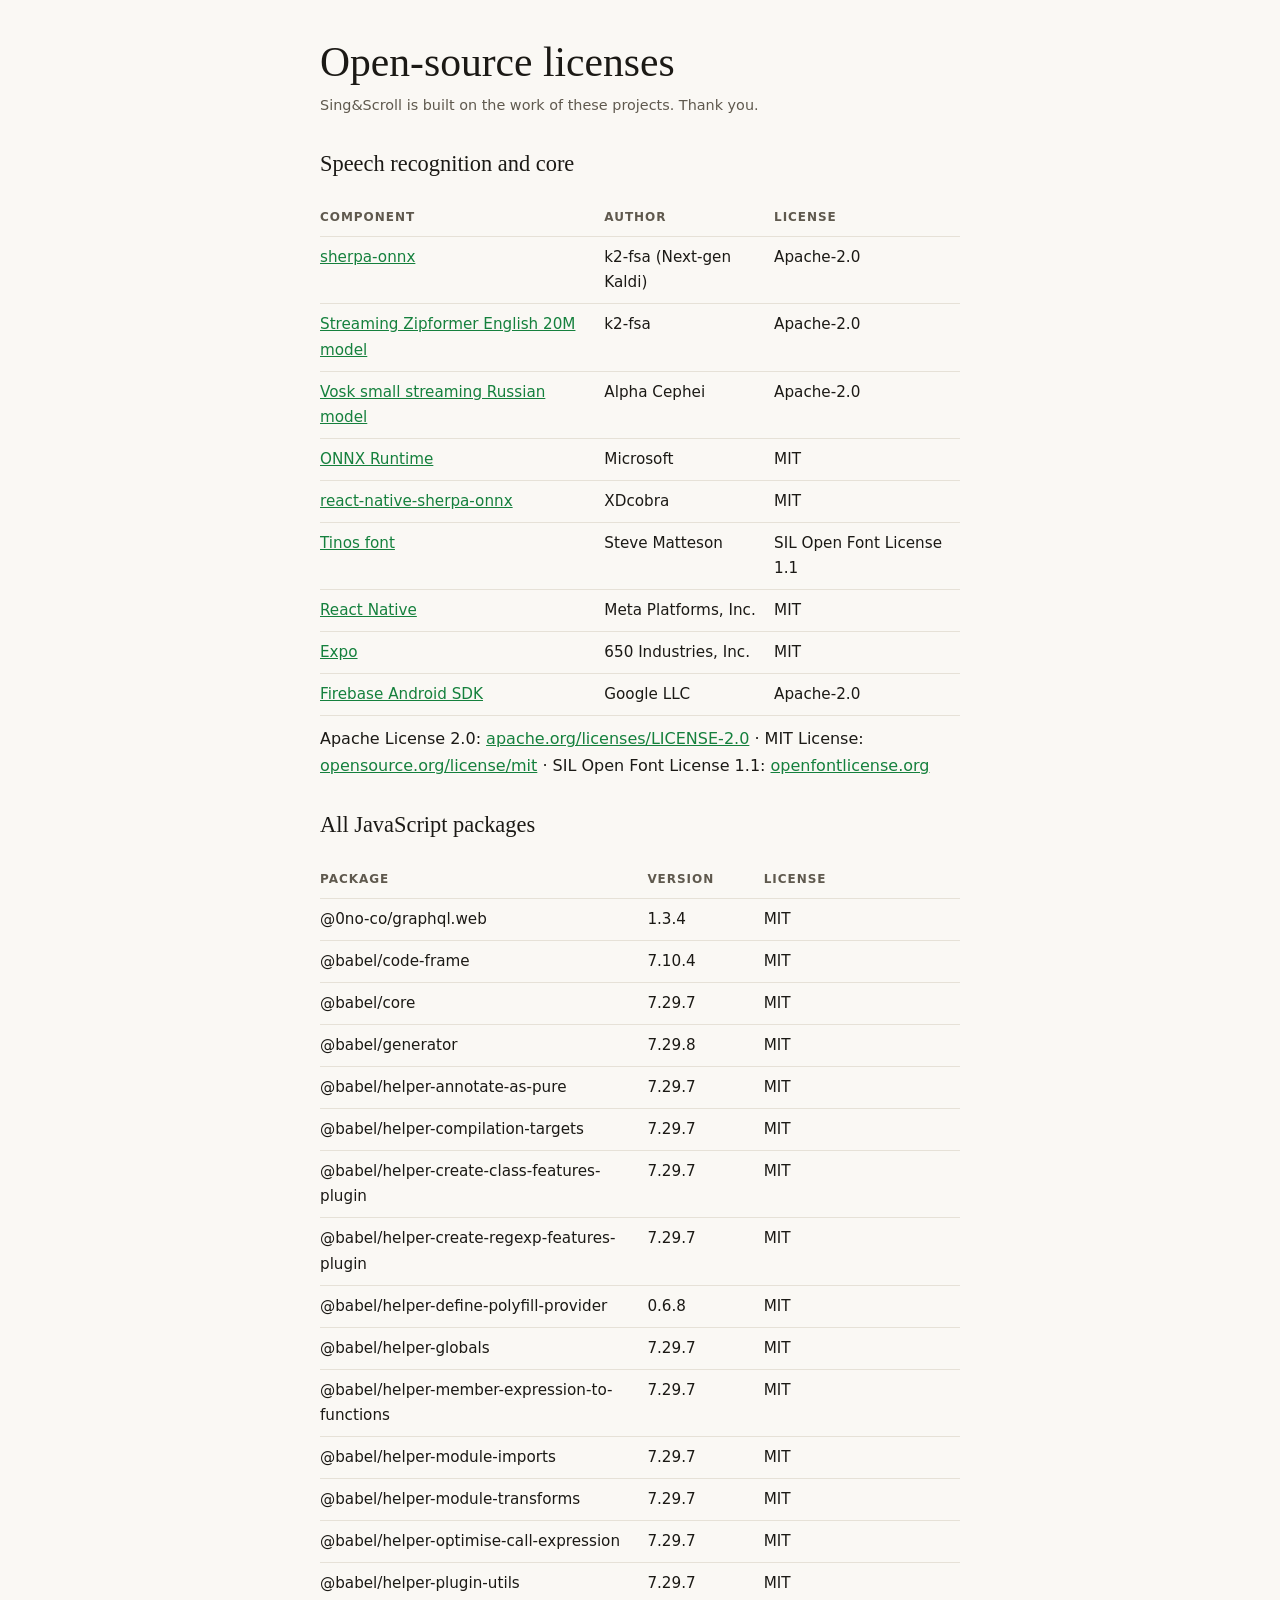
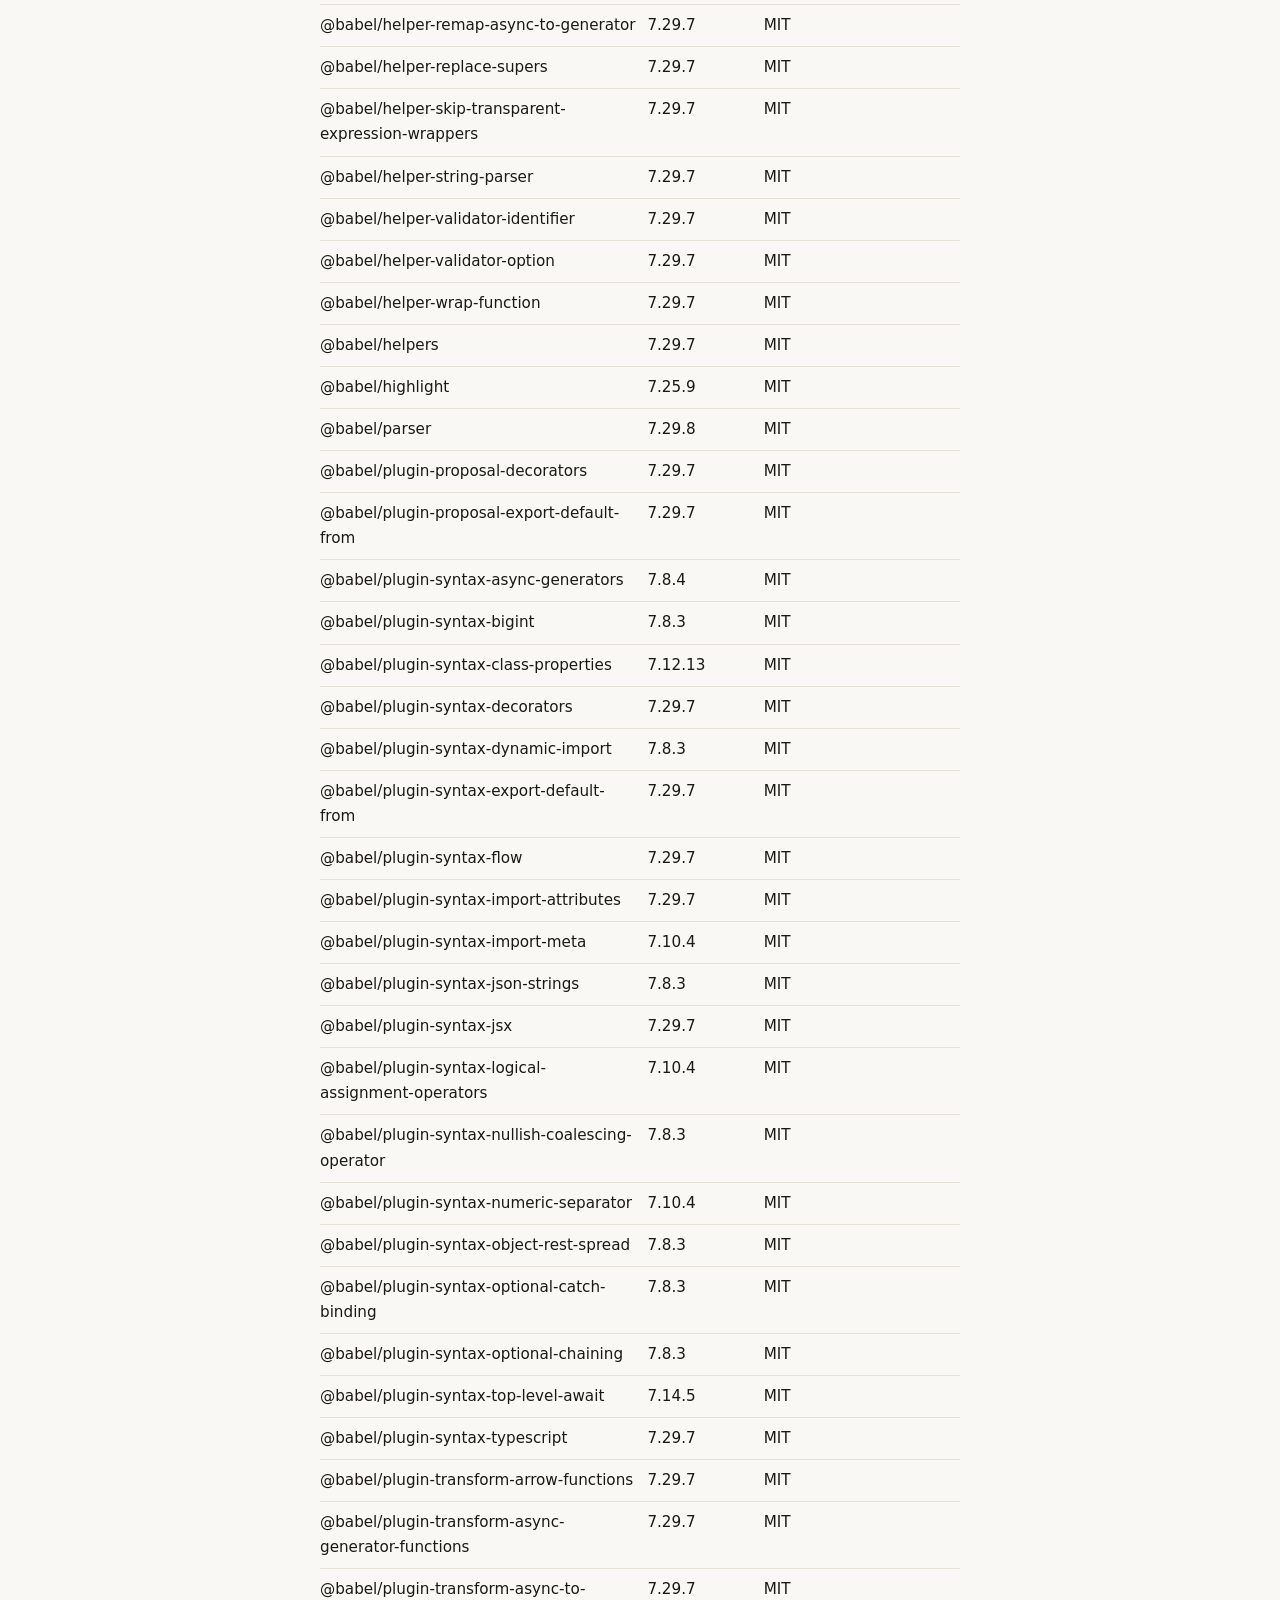
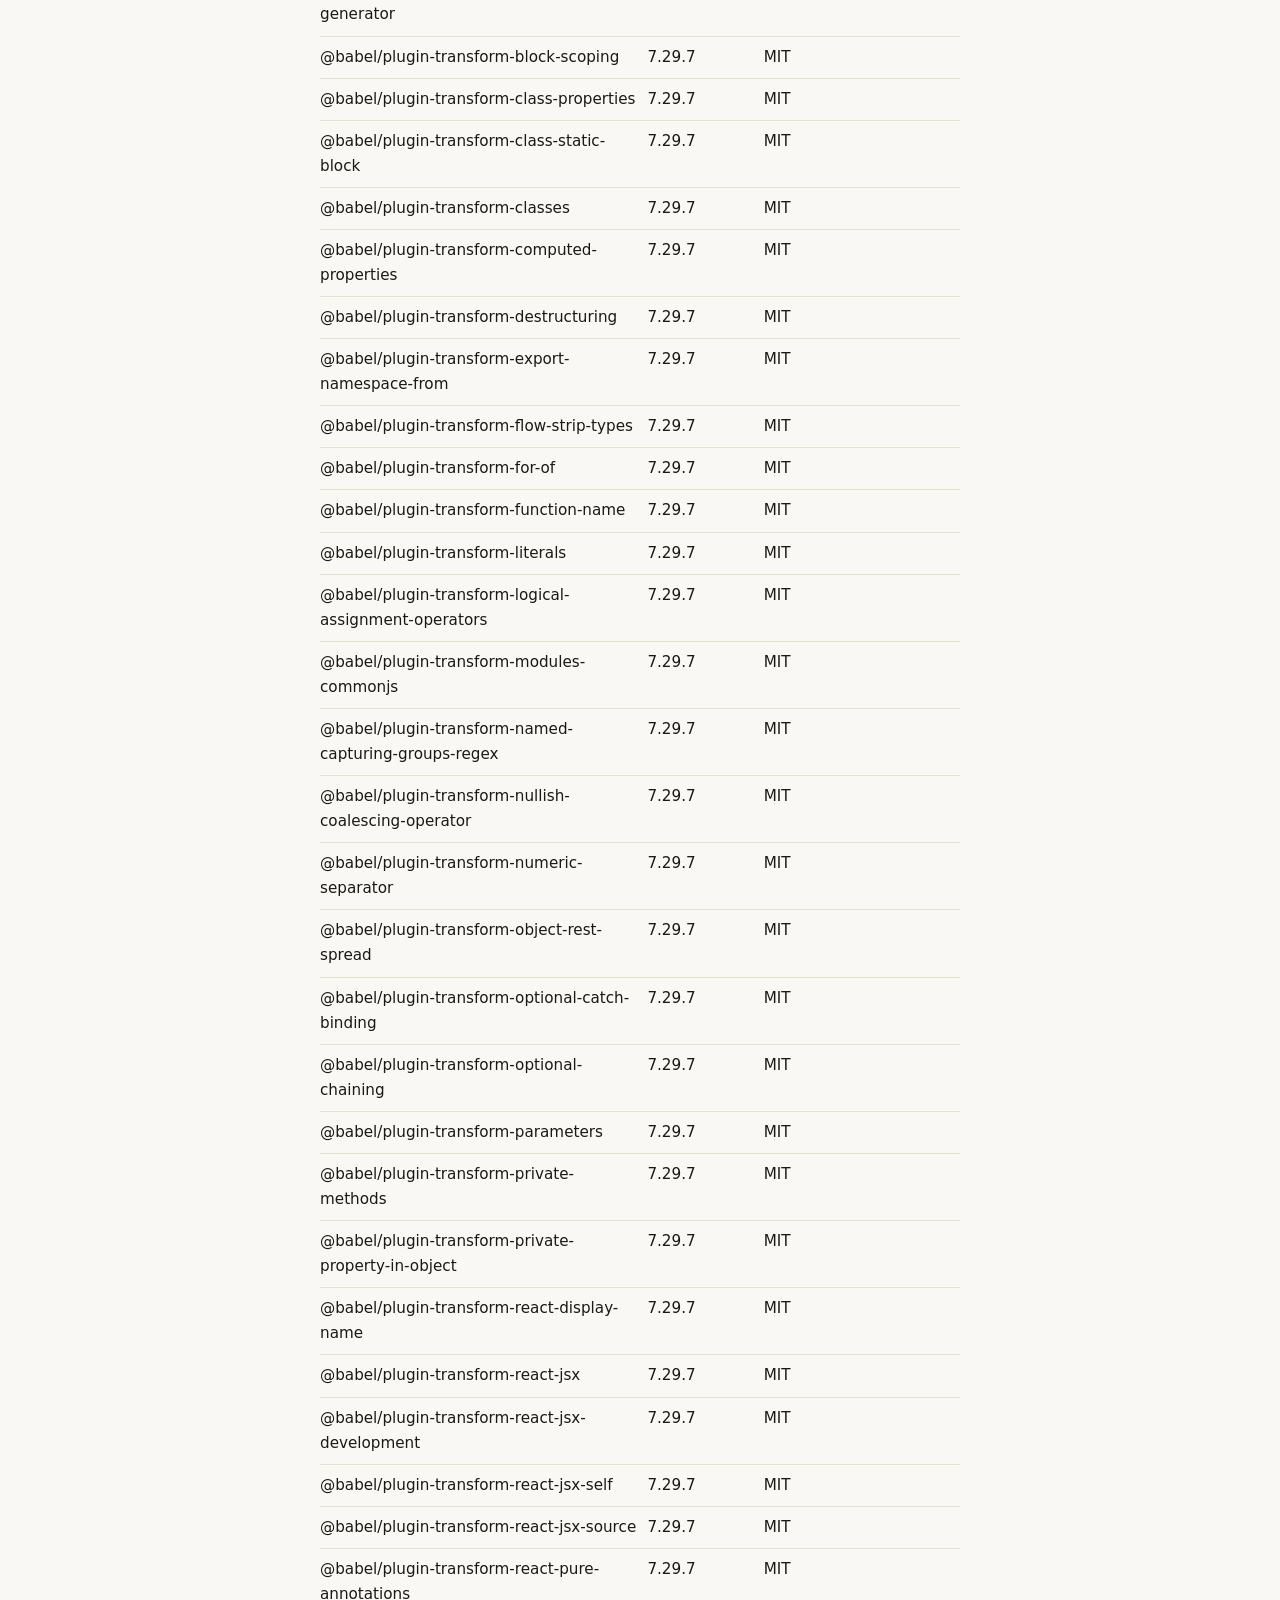
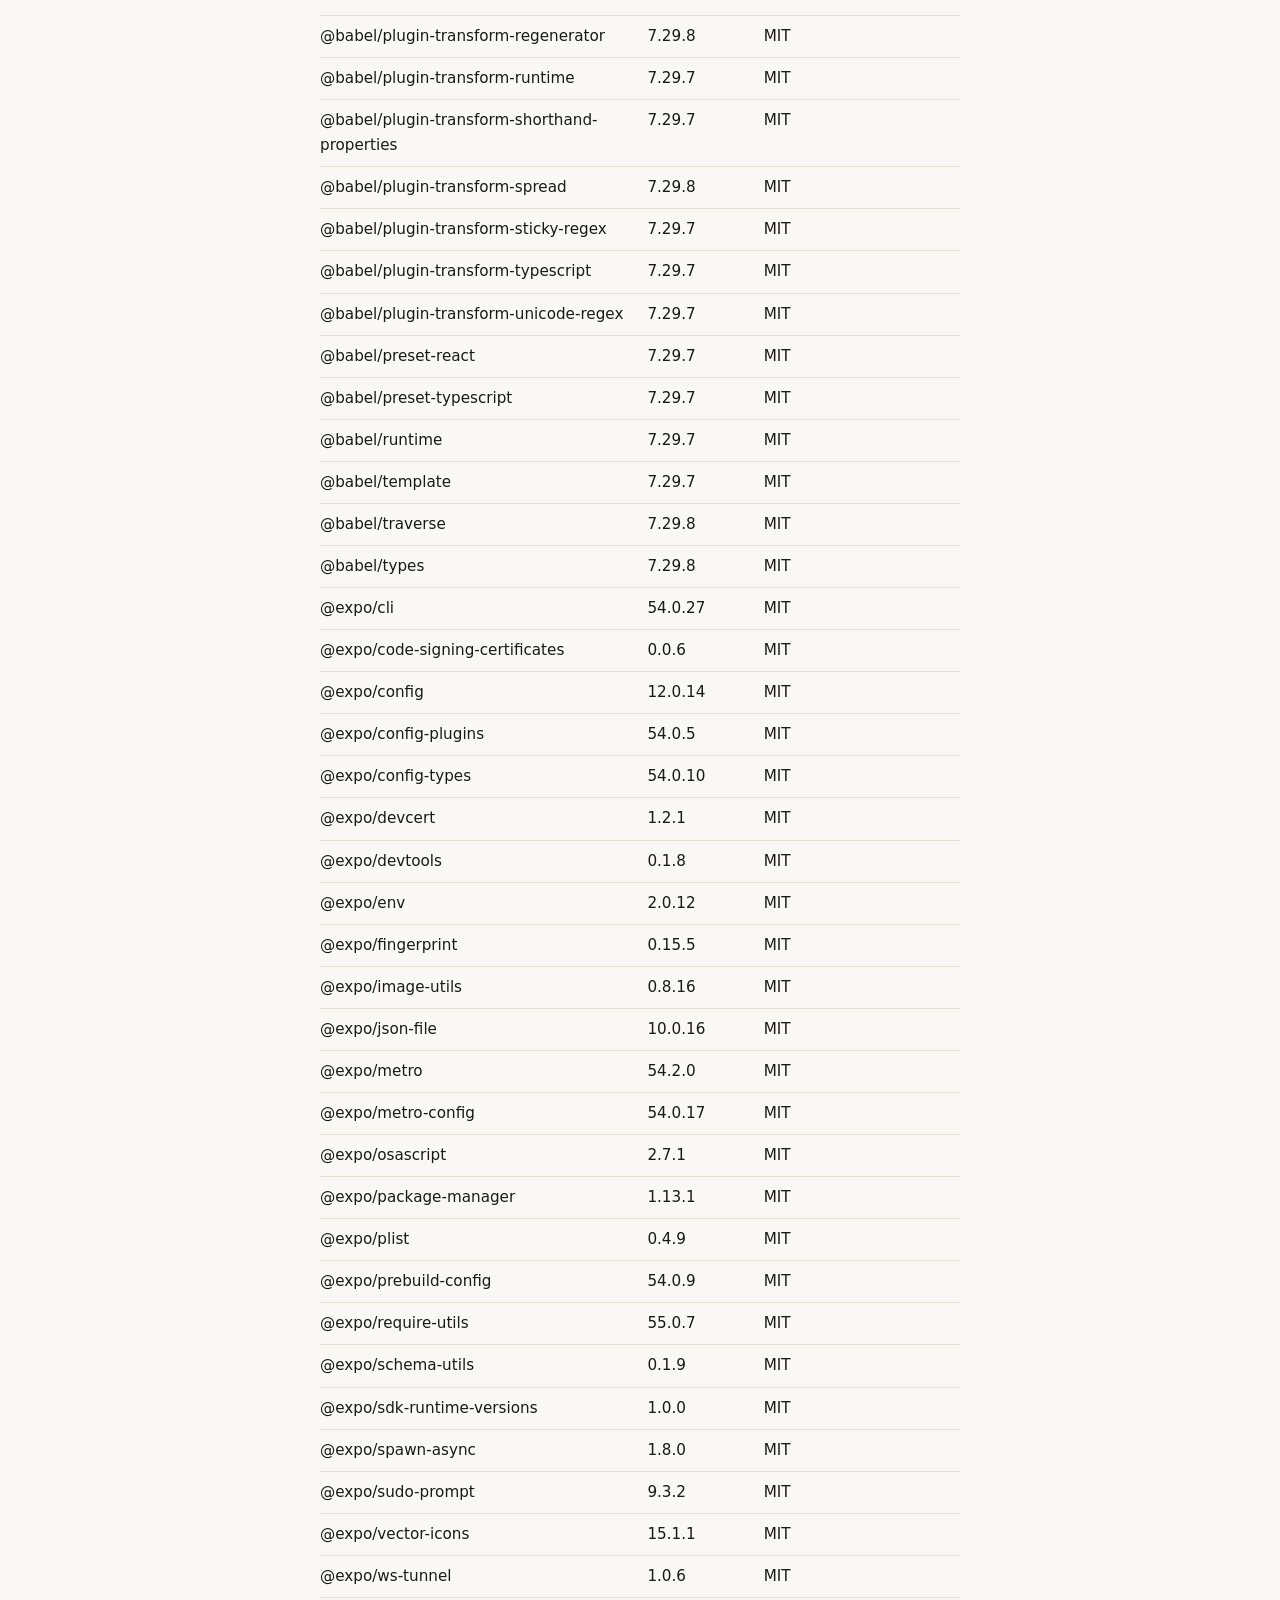
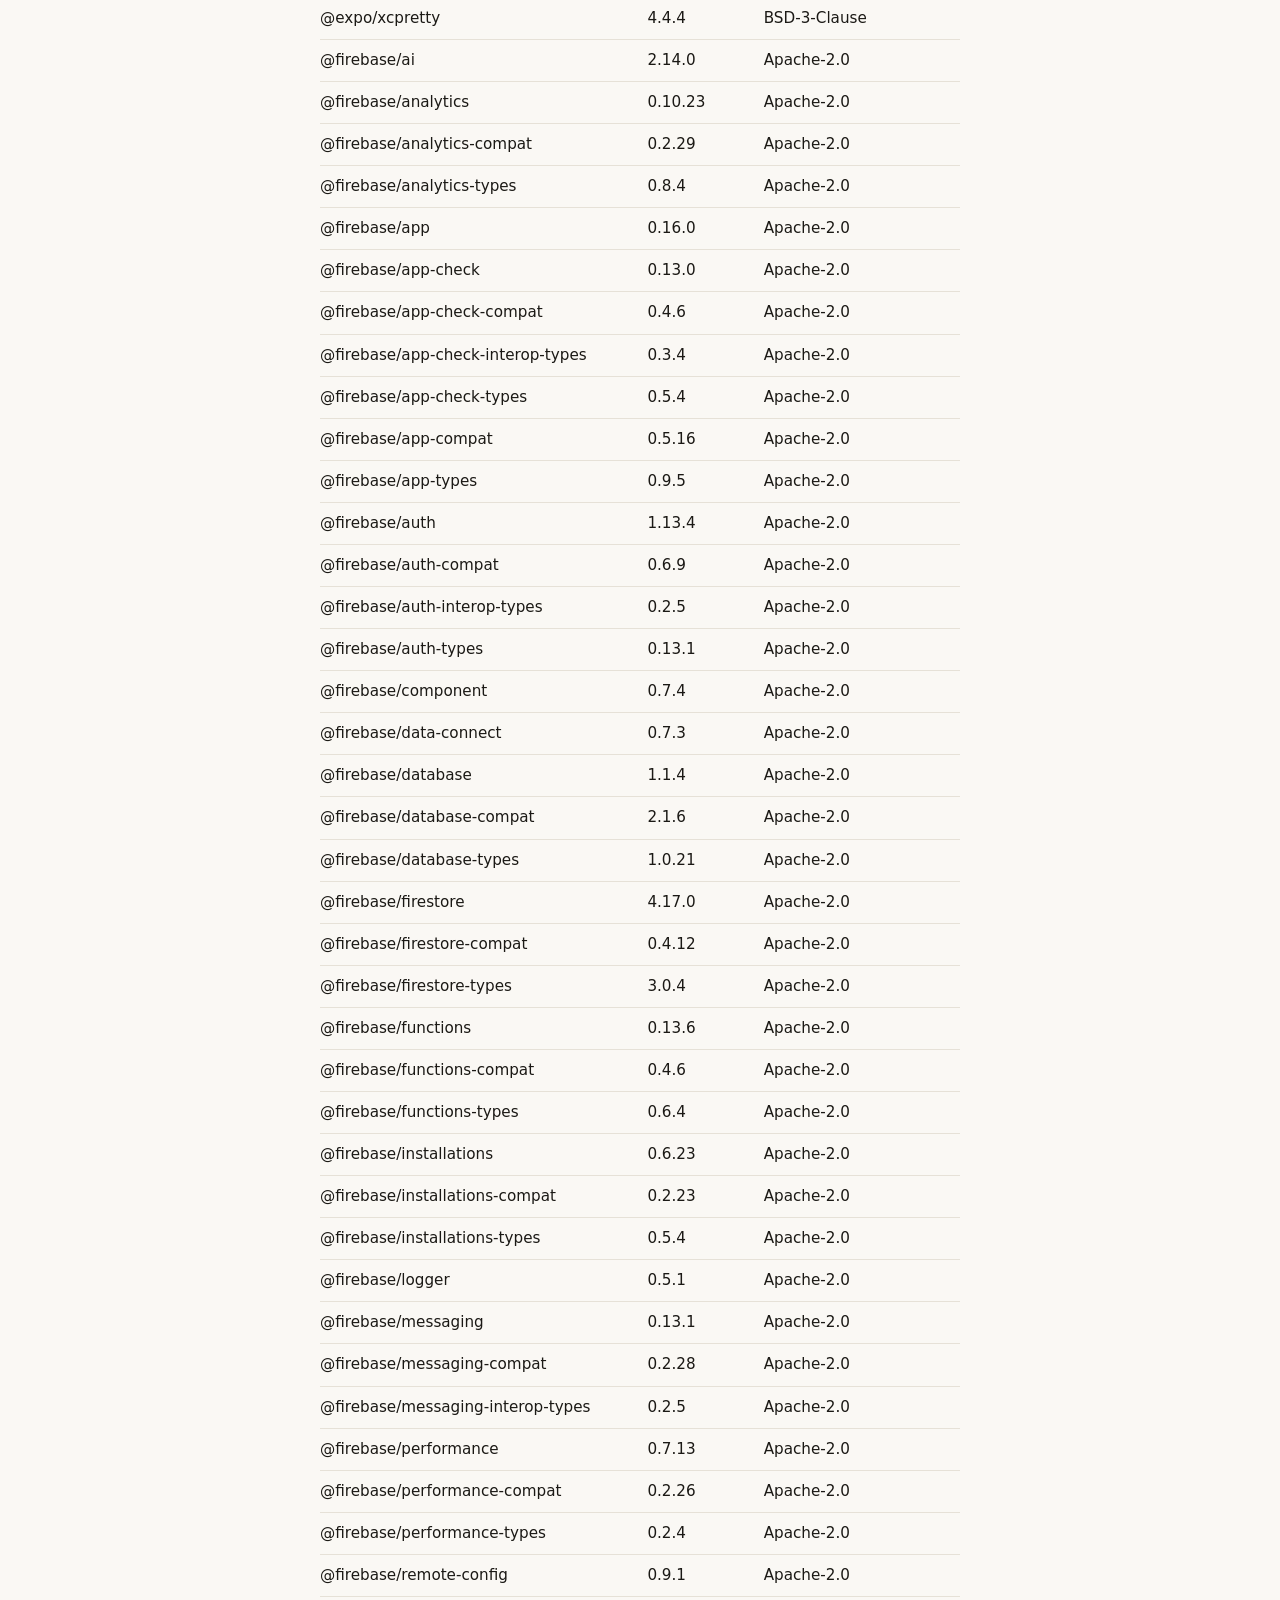
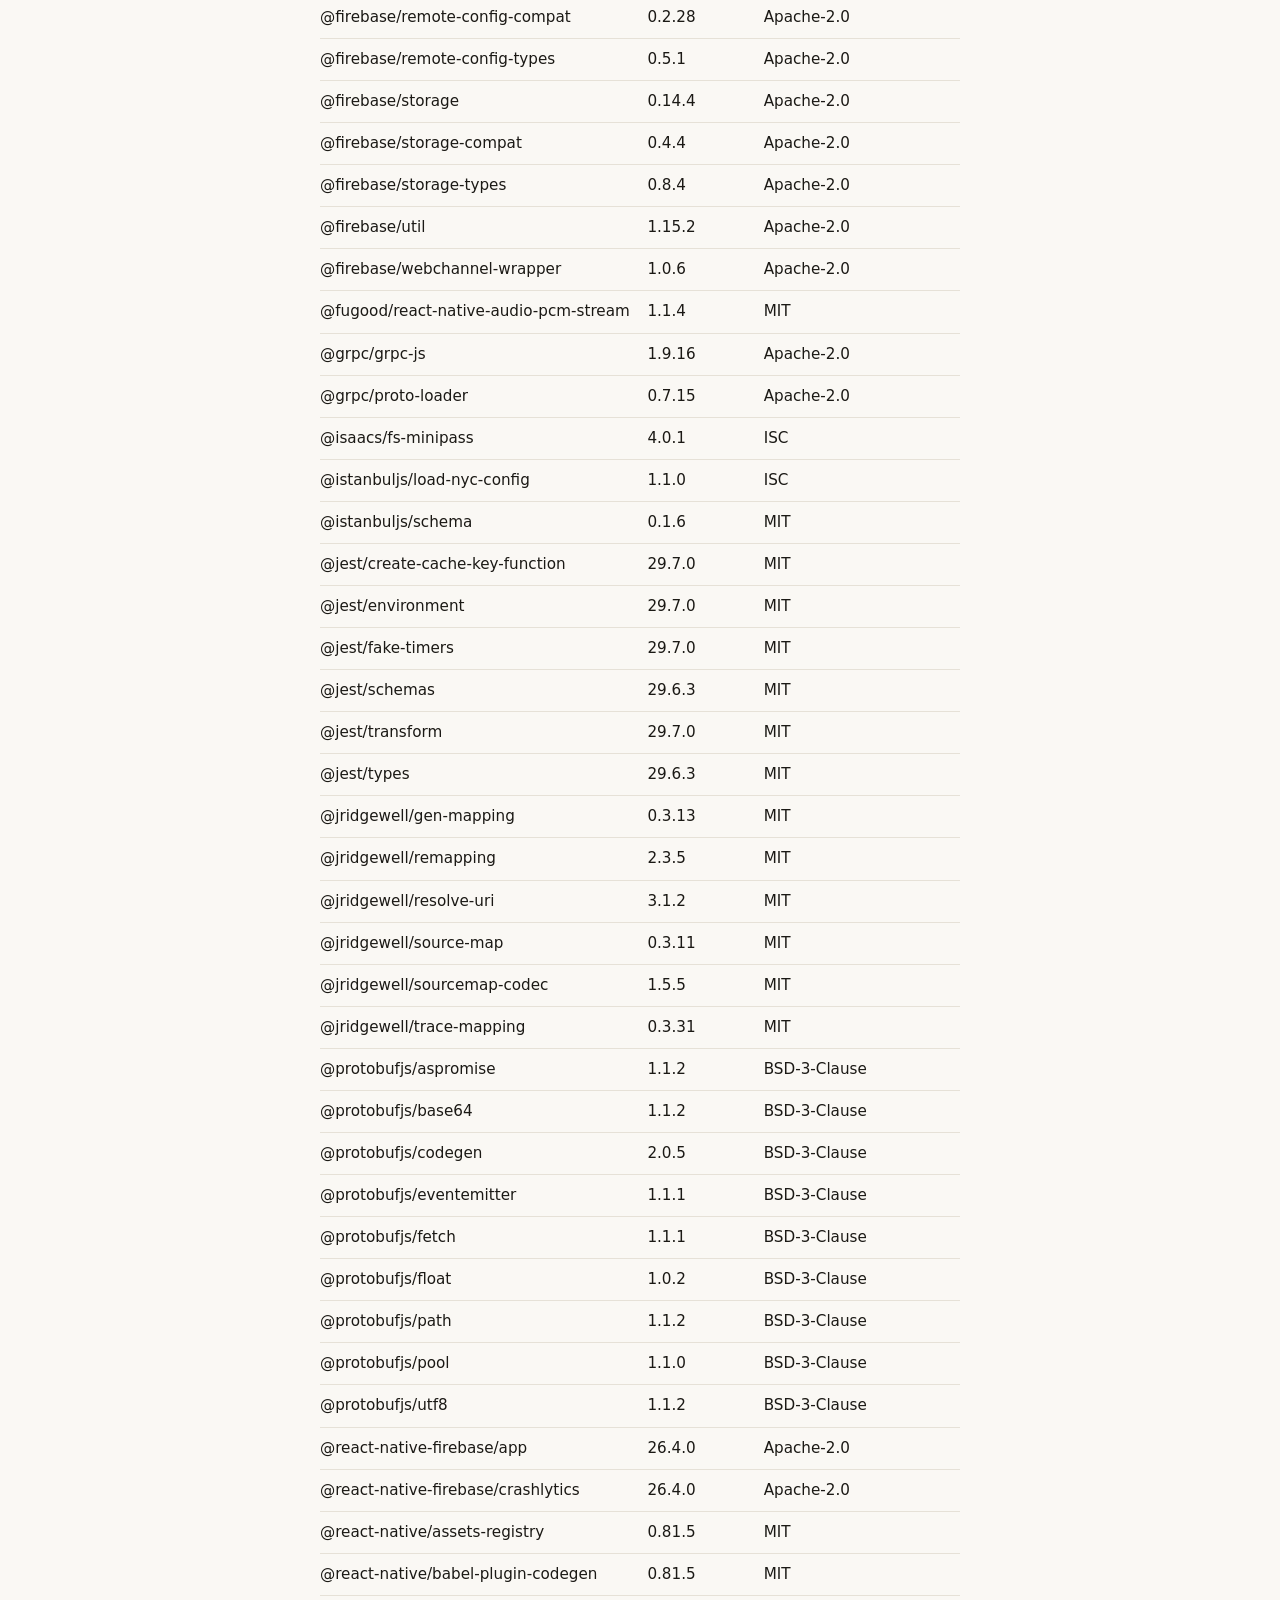
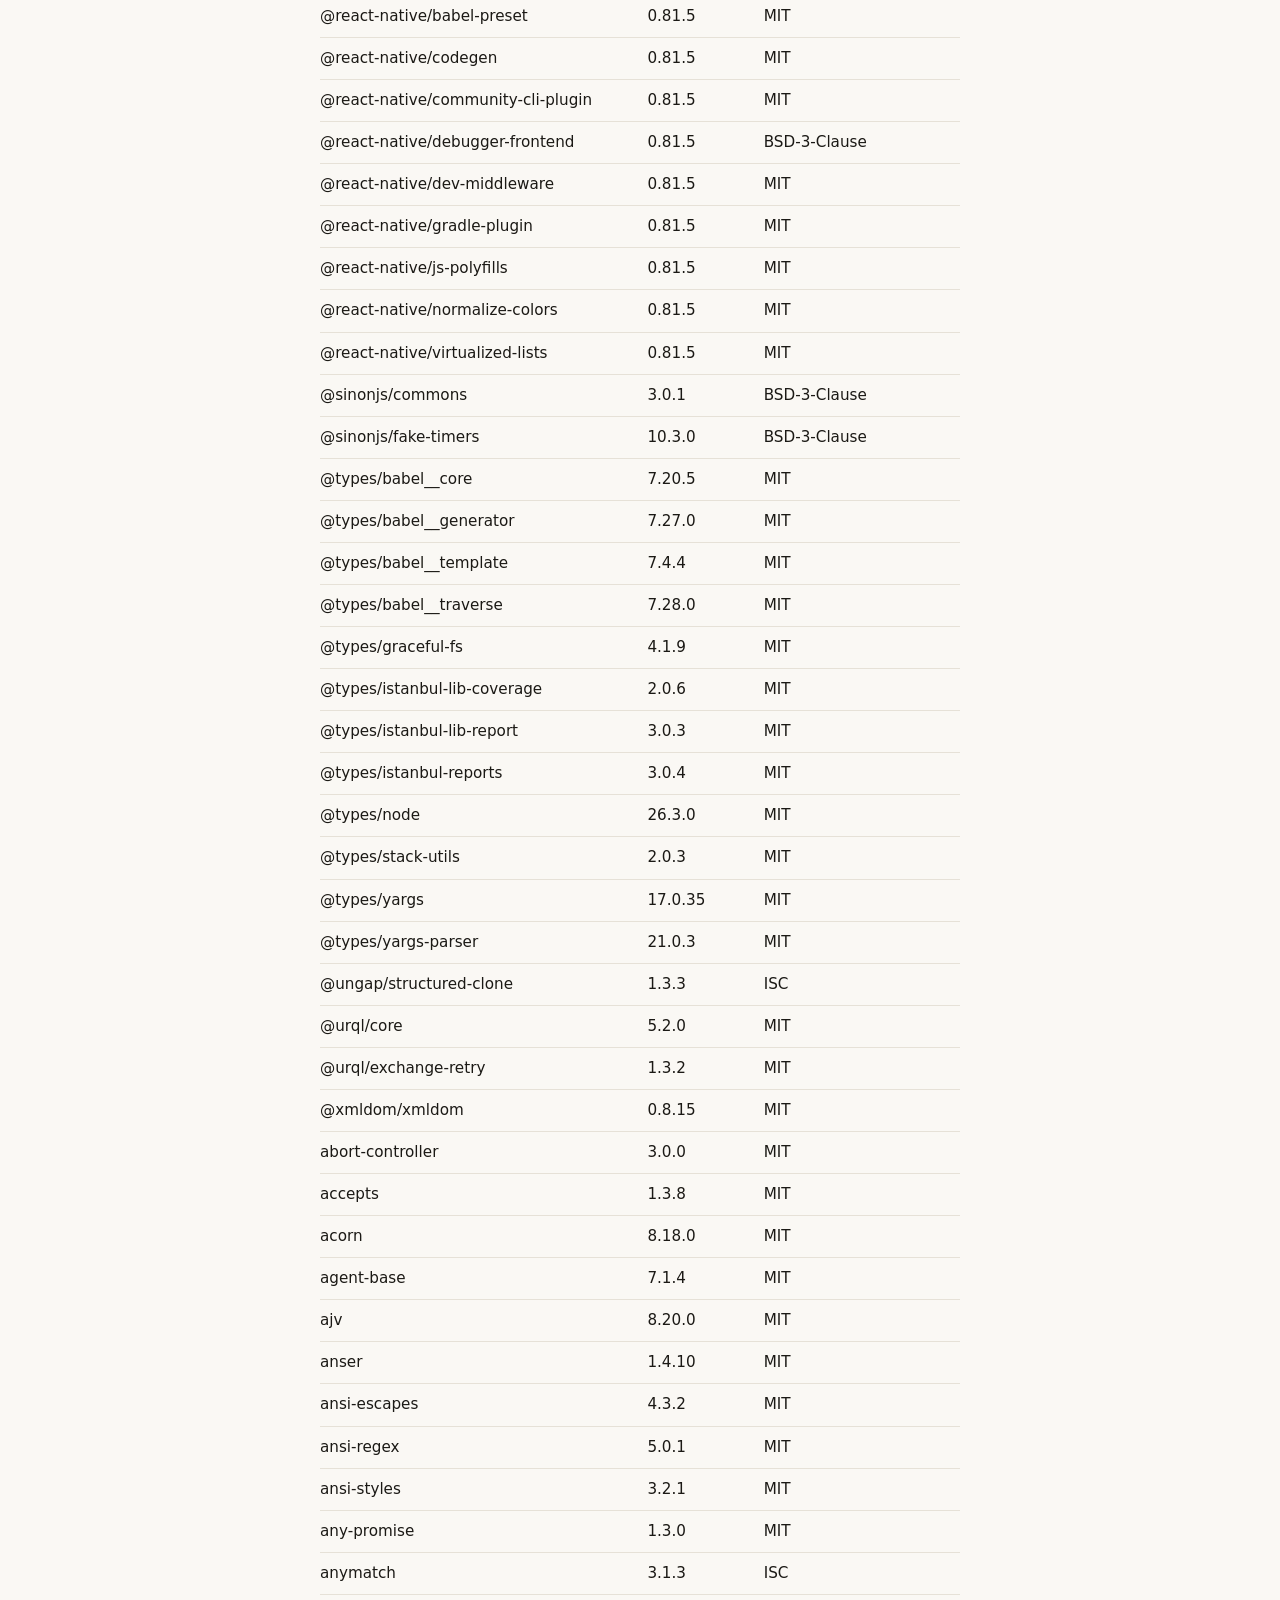
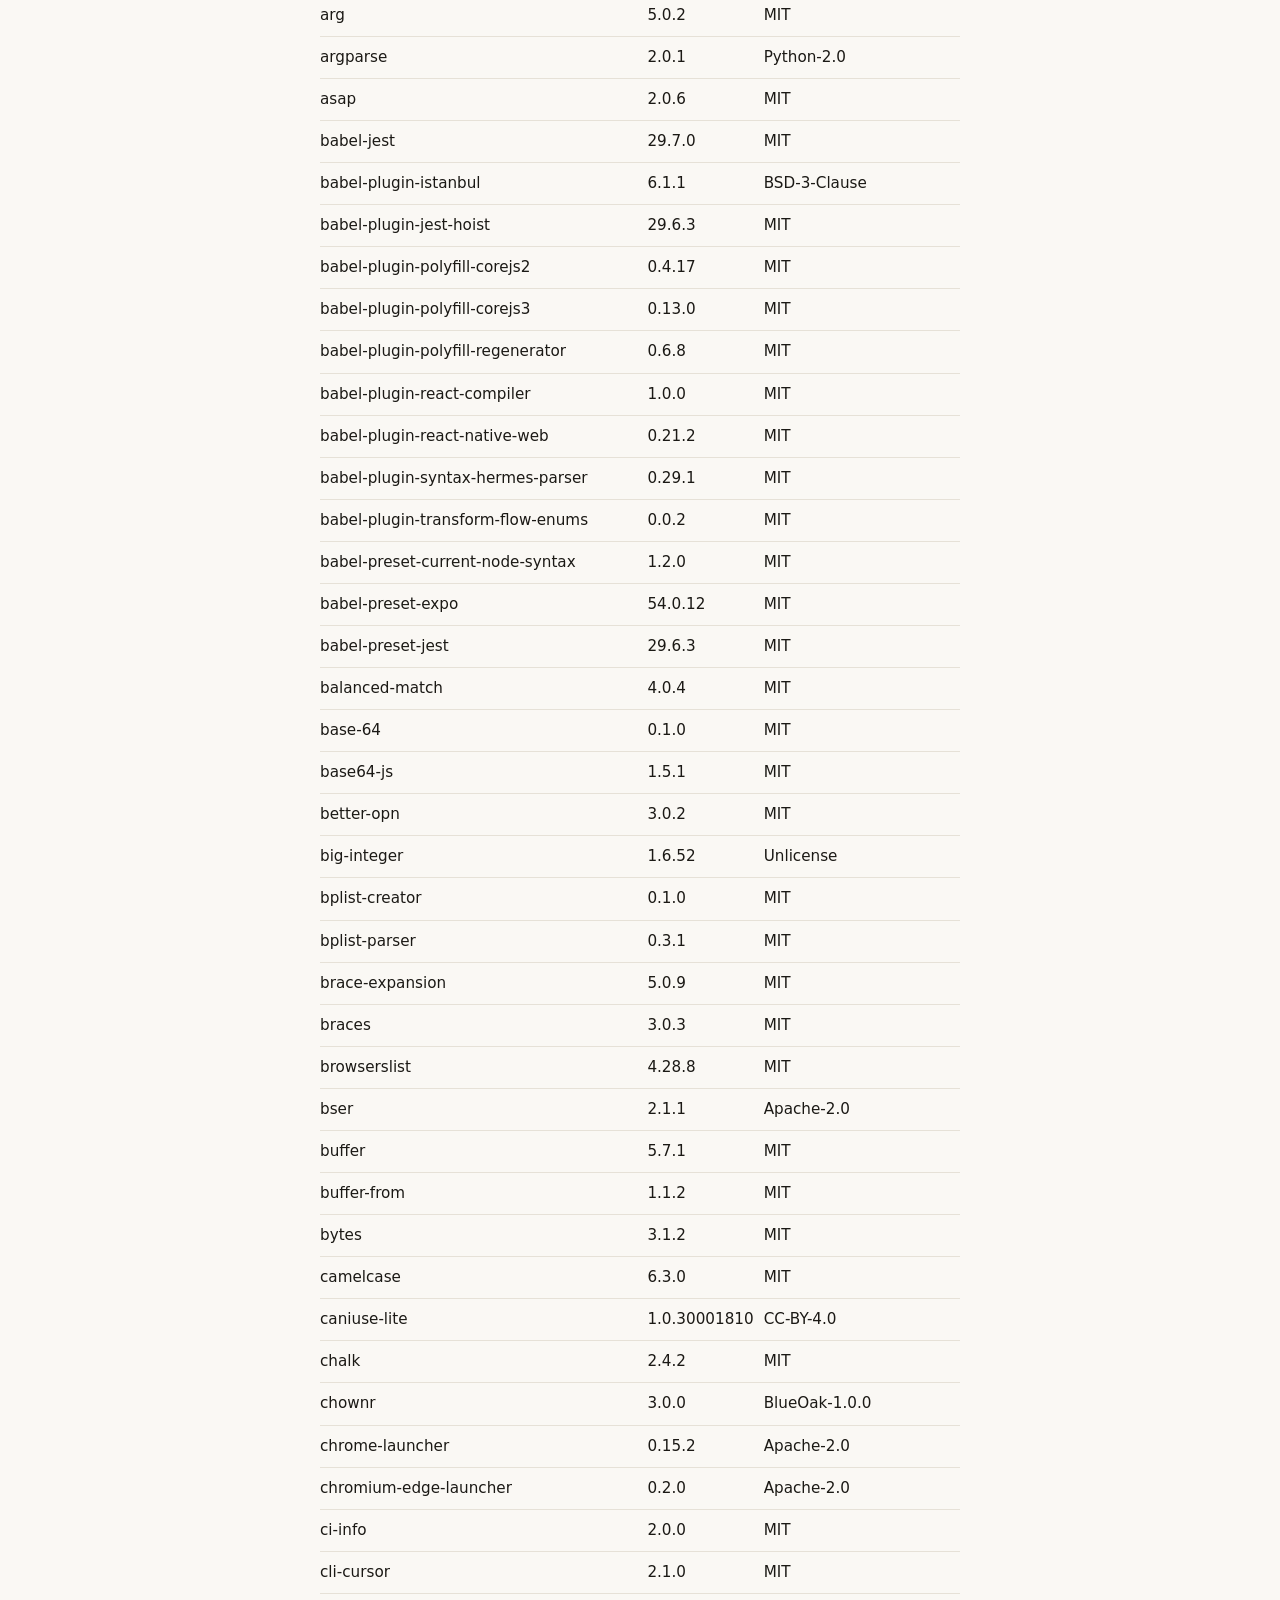
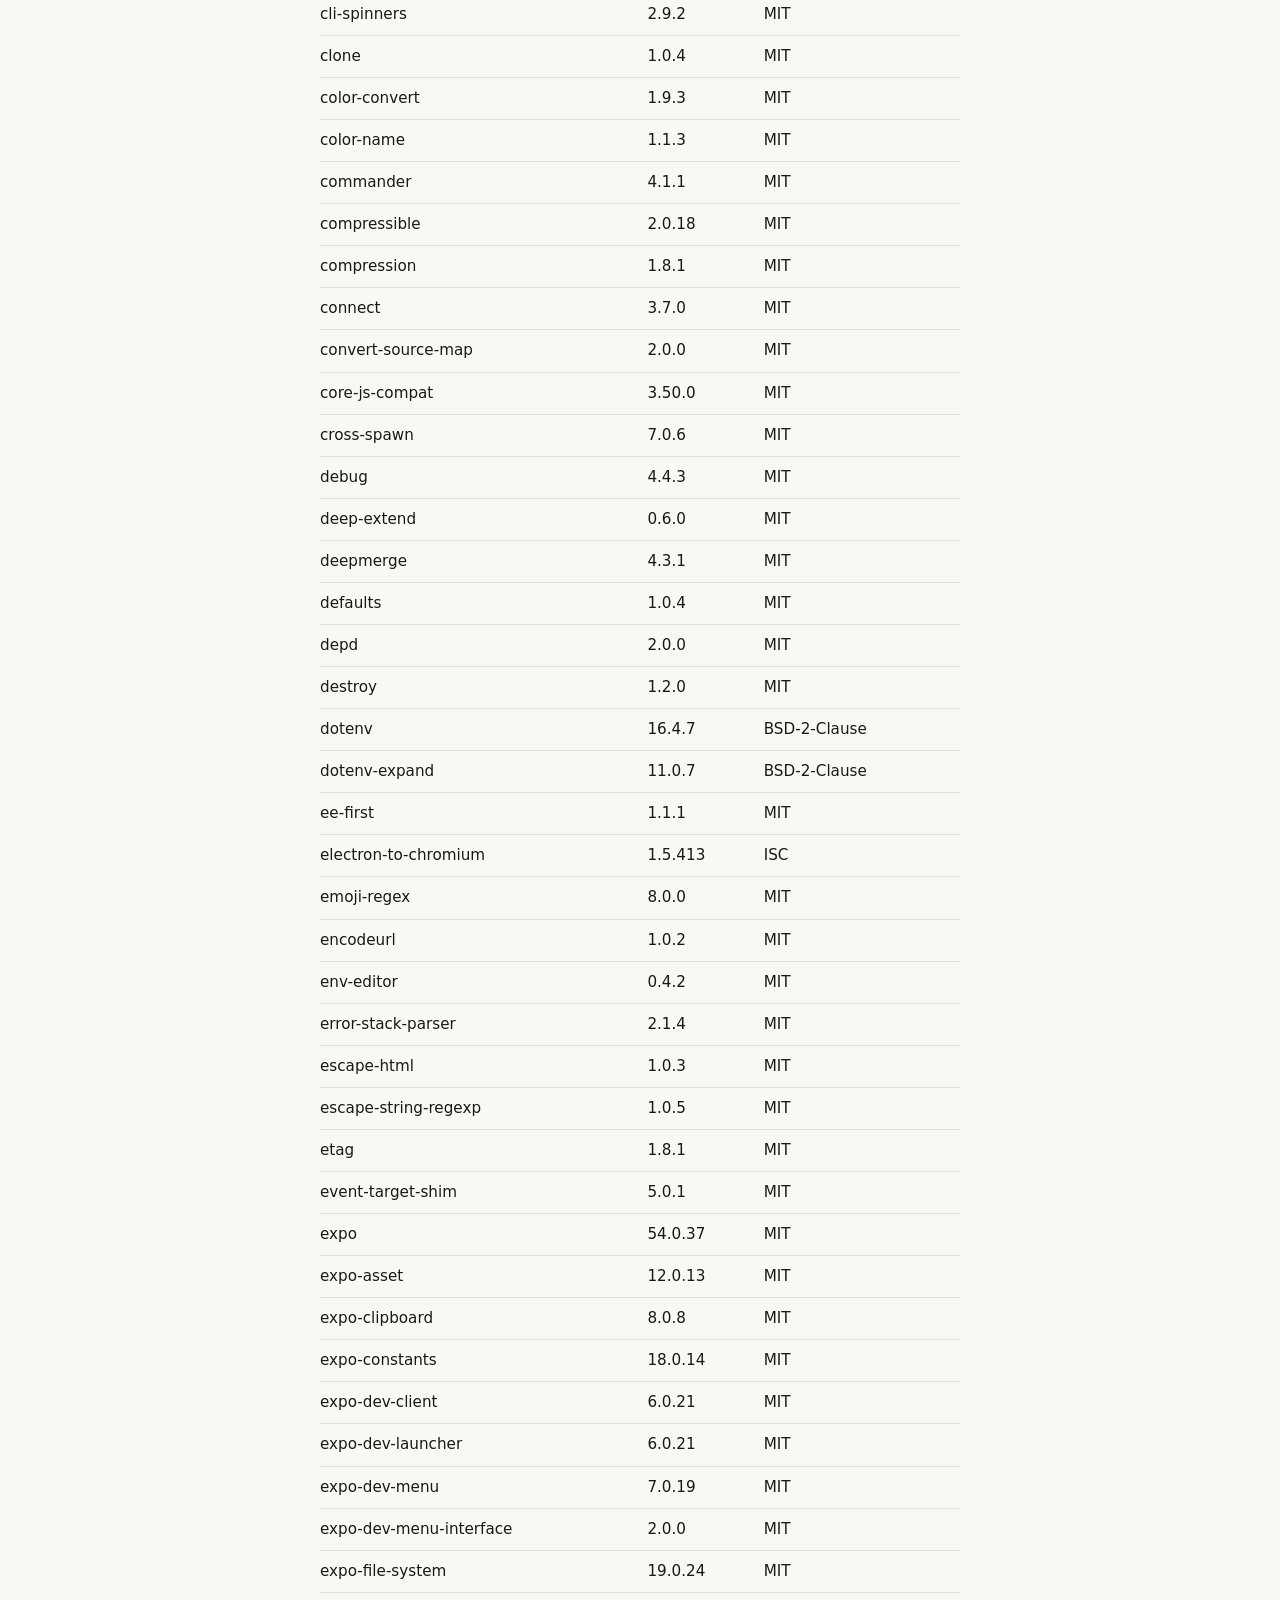
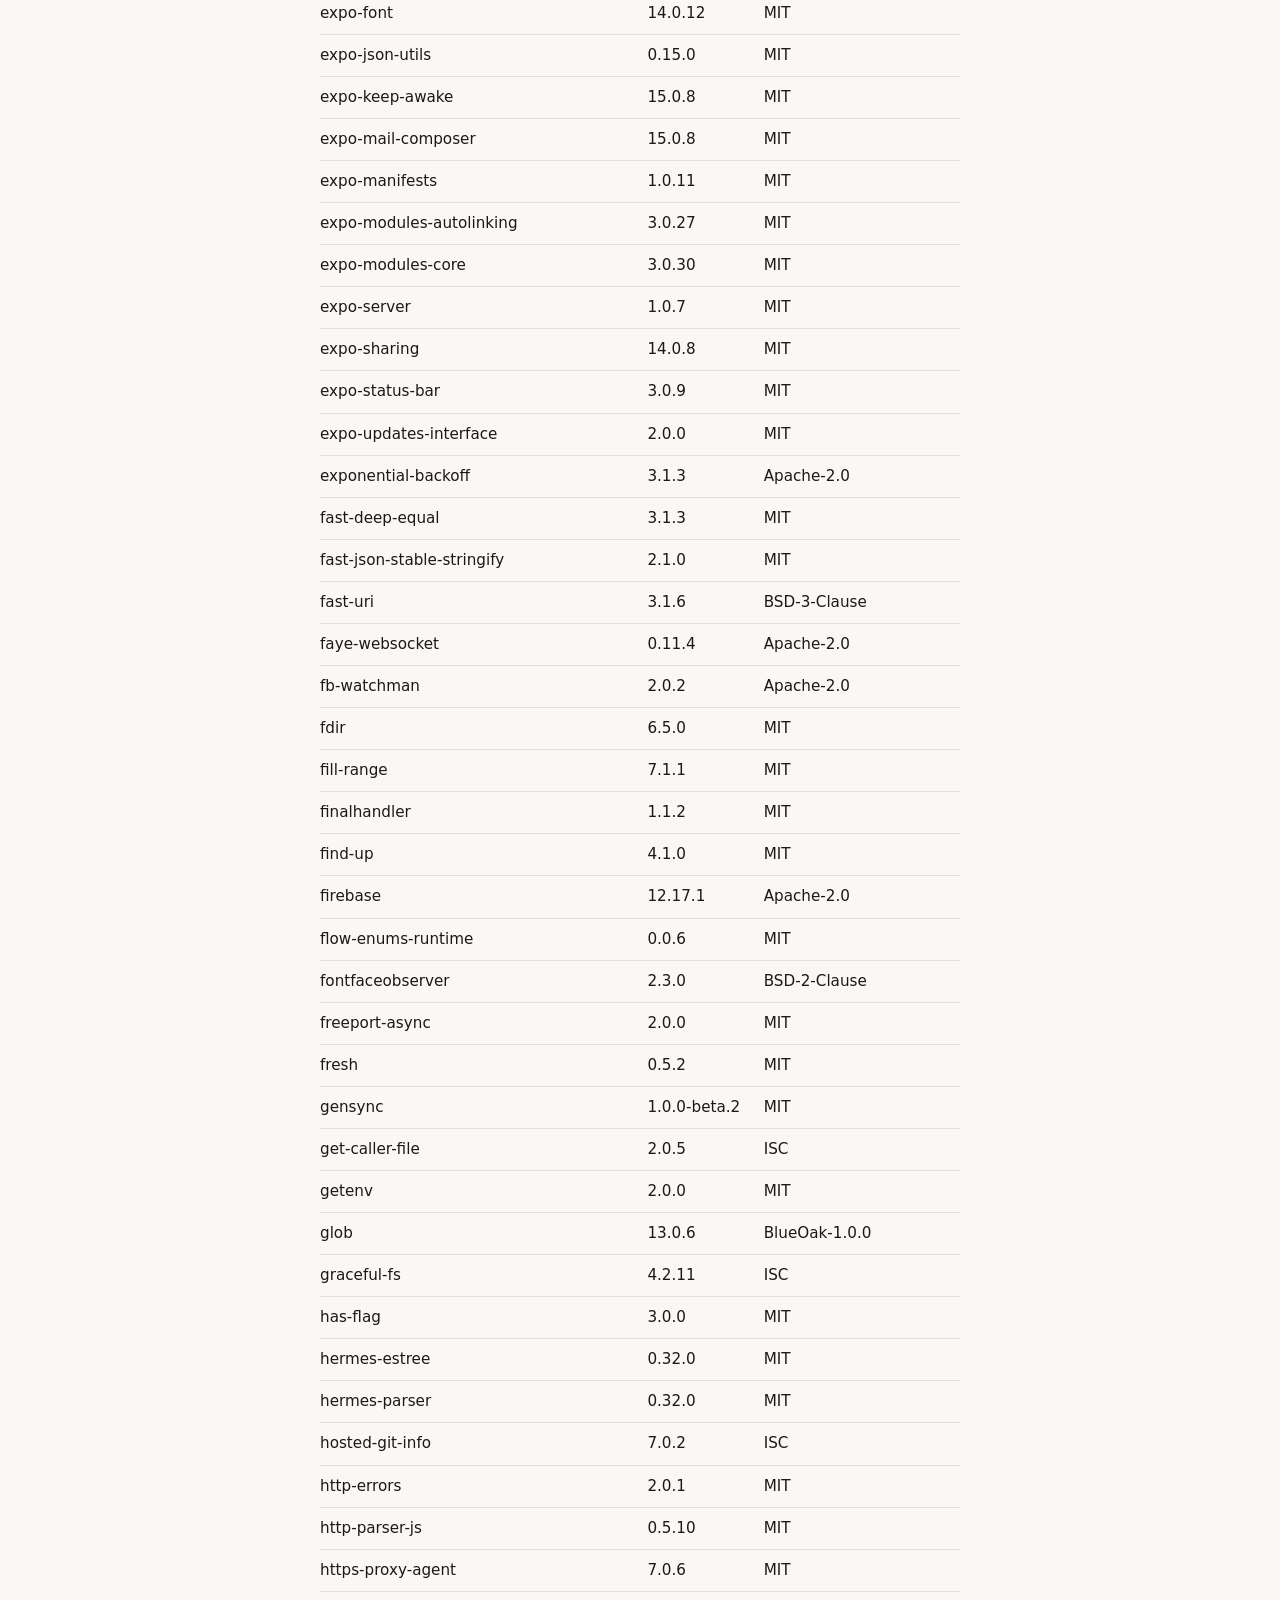
==== licenses.html @ 4edc1257 "Sing&Scroll: privacy policy, licenses, landing Co-Authored-By: Claude Opus 5.5 <noreply@anthropic.co" ====
<!doctype html>
<html lang="en">
<head>
<meta charset="utf-8">
<meta name="viewport" content="width=device-width,initial-scale=1">
<title>Sing&amp;Scroll Licenses</title>
<link rel="stylesheet" href="style.css">
</head>
<body>
<div class="wrap">
  <header>
    <h1>Open-source licenses</h1>
    <p class="meta">Sing&amp;Scroll is built on the work of these projects. Thank you.</p>
  </header>
  <section>
    <h2>Speech recognition and core</h2>
    <div class="tablewrap"><table>
      <thead><tr><th>Component</th><th>Author</th><th>License</th></tr></thead>
      <tbody>
<tr><td><a href="https://github.com/k2-fsa/sherpa-onnx">sherpa-onnx</a></td><td>k2-fsa (Next-gen Kaldi)</td><td>Apache-2.0</td></tr>
<tr><td><a href="https://github.com/k2-fsa/sherpa-onnx/releases/tag/asr-models">Streaming Zipformer English 20M model</a></td><td>k2-fsa</td><td>Apache-2.0</td></tr>
<tr><td><a href="https://huggingface.co/alphacep/vosk-model-small-streaming-ru">Vosk small streaming Russian model</a></td><td>Alpha Cephei</td><td>Apache-2.0</td></tr>
<tr><td><a href="https://github.com/microsoft/onnxruntime">ONNX Runtime</a></td><td>Microsoft</td><td>MIT</td></tr>
<tr><td><a href="https://github.com/XDcobra/react-native-sherpa-onnx">react-native-sherpa-onnx</a></td><td>XDcobra</td><td>MIT</td></tr>
<tr><td><a href="https://fonts.google.com/specimen/Tinos">Tinos font</a></td><td>Steve Matteson</td><td>SIL Open Font License 1.1</td></tr>
<tr><td><a href="https://github.com/facebook/react-native">React Native</a></td><td>Meta Platforms, Inc.</td><td>MIT</td></tr>
<tr><td><a href="https://github.com/expo/expo">Expo</a></td><td>650 Industries, Inc.</td><td>MIT</td></tr>
<tr><td><a href="https://github.com/firebase/firebase-android-sdk">Firebase Android SDK</a></td><td>Google LLC</td><td>Apache-2.0</td></tr>
      </tbody>
    </table></div>
    <p>Apache License 2.0: <a href="https://www.apache.org/licenses/LICENSE-2.0">apache.org/licenses/LICENSE-2.0</a> · MIT License: <a href="https://opensource.org/license/mit">opensource.org/license/mit</a> · SIL Open Font License 1.1: <a href="https://openfontlicense.org">openfontlicense.org</a></p>
  </section>
  <section>
    <h2>All JavaScript packages</h2>
    <div class="tablewrap"><table>
      <thead><tr><th>Package</th><th>Version</th><th>License</th></tr></thead>
      <tbody>
<tr><td>@0no-co/graphql.web</td><td>1.3.4</td><td>MIT</td></tr>
<tr><td>@babel/code-frame</td><td>7.10.4</td><td>MIT</td></tr>
<tr><td>@babel/core</td><td>7.29.7</td><td>MIT</td></tr>
<tr><td>@babel/generator</td><td>7.29.8</td><td>MIT</td></tr>
<tr><td>@babel/helper-annotate-as-pure</td><td>7.29.7</td><td>MIT</td></tr>
<tr><td>@babel/helper-compilation-targets</td><td>7.29.7</td><td>MIT</td></tr>
<tr><td>@babel/helper-create-class-features-plugin</td><td>7.29.7</td><td>MIT</td></tr>
<tr><td>@babel/helper-create-regexp-features-plugin</td><td>7.29.7</td><td>MIT</td></tr>
<tr><td>@babel/helper-define-polyfill-provider</td><td>0.6.8</td><td>MIT</td></tr>
<tr><td>@babel/helper-globals</td><td>7.29.7</td><td>MIT</td></tr>
<tr><td>@babel/helper-member-expression-to-functions</td><td>7.29.7</td><td>MIT</td></tr>
<tr><td>@babel/helper-module-imports</td><td>7.29.7</td><td>MIT</td></tr>
<tr><td>@babel/helper-module-transforms</td><td>7.29.7</td><td>MIT</td></tr>
<tr><td>@babel/helper-optimise-call-expression</td><td>7.29.7</td><td>MIT</td></tr>
<tr><td>@babel/helper-plugin-utils</td><td>7.29.7</td><td>MIT</td></tr>
<tr><td>@babel/helper-remap-async-to-generator</td><td>7.29.7</td><td>MIT</td></tr>
<tr><td>@babel/helper-replace-supers</td><td>7.29.7</td><td>MIT</td></tr>
<tr><td>@babel/helper-skip-transparent-expression-wrappers</td><td>7.29.7</td><td>MIT</td></tr>
<tr><td>@babel/helper-string-parser</td><td>7.29.7</td><td>MIT</td></tr>
<tr><td>@babel/helper-validator-identifier</td><td>7.29.7</td><td>MIT</td></tr>
<tr><td>@babel/helper-validator-option</td><td>7.29.7</td><td>MIT</td></tr>
<tr><td>@babel/helper-wrap-function</td><td>7.29.7</td><td>MIT</td></tr>
<tr><td>@babel/helpers</td><td>7.29.7</td><td>MIT</td></tr>
<tr><td>@babel/highlight</td><td>7.25.9</td><td>MIT</td></tr>
<tr><td>@babel/parser</td><td>7.29.8</td><td>MIT</td></tr>
<tr><td>@babel/plugin-proposal-decorators</td><td>7.29.7</td><td>MIT</td></tr>
<tr><td>@babel/plugin-proposal-export-default-from</td><td>7.29.7</td><td>MIT</td></tr>
<tr><td>@babel/plugin-syntax-async-generators</td><td>7.8.4</td><td>MIT</td></tr>
<tr><td>@babel/plugin-syntax-bigint</td><td>7.8.3</td><td>MIT</td></tr>
<tr><td>@babel/plugin-syntax-class-properties</td><td>7.12.13</td><td>MIT</td></tr>
<tr><td>@babel/plugin-syntax-decorators</td><td>7.29.7</td><td>MIT</td></tr>
<tr><td>@babel/plugin-syntax-dynamic-import</td><td>7.8.3</td><td>MIT</td></tr>
<tr><td>@babel/plugin-syntax-export-default-from</td><td>7.29.7</td><td>MIT</td></tr>
<tr><td>@babel/plugin-syntax-flow</td><td>7.29.7</td><td>MIT</td></tr>
<tr><td>@babel/plugin-syntax-import-attributes</td><td>7.29.7</td><td>MIT</td></tr>
<tr><td>@babel/plugin-syntax-import-meta</td><td>7.10.4</td><td>MIT</td></tr>
<tr><td>@babel/plugin-syntax-json-strings</td><td>7.8.3</td><td>MIT</td></tr>
<tr><td>@babel/plugin-syntax-jsx</td><td>7.29.7</td><td>MIT</td></tr>
<tr><td>@babel/plugin-syntax-logical-assignment-operators</td><td>7.10.4</td><td>MIT</td></tr>
<tr><td>@babel/plugin-syntax-nullish-coalescing-operator</td><td>7.8.3</td><td>MIT</td></tr>
<tr><td>@babel/plugin-syntax-numeric-separator</td><td>7.10.4</td><td>MIT</td></tr>
<tr><td>@babel/plugin-syntax-object-rest-spread</td><td>7.8.3</td><td>MIT</td></tr>
<tr><td>@babel/plugin-syntax-optional-catch-binding</td><td>7.8.3</td><td>MIT</td></tr>
<tr><td>@babel/plugin-syntax-optional-chaining</td><td>7.8.3</td><td>MIT</td></tr>
<tr><td>@babel/plugin-syntax-top-level-await</td><td>7.14.5</td><td>MIT</td></tr>
<tr><td>@babel/plugin-syntax-typescript</td><td>7.29.7</td><td>MIT</td></tr>
<tr><td>@babel/plugin-transform-arrow-functions</td><td>7.29.7</td><td>MIT</td></tr>
<tr><td>@babel/plugin-transform-async-generator-functions</td><td>7.29.7</td><td>MIT</td></tr>
<tr><td>@babel/plugin-transform-async-to-generator</td><td>7.29.7</td><td>MIT</td></tr>
<tr><td>@babel/plugin-transform-block-scoping</td><td>7.29.7</td><td>MIT</td></tr>
<tr><td>@babel/plugin-transform-class-properties</td><td>7.29.7</td><td>MIT</td></tr>
<tr><td>@babel/plugin-transform-class-static-block</td><td>7.29.7</td><td>MIT</td></tr>
<tr><td>@babel/plugin-transform-classes</td><td>7.29.7</td><td>MIT</td></tr>
<tr><td>@babel/plugin-transform-computed-properties</td><td>7.29.7</td><td>MIT</td></tr>
<tr><td>@babel/plugin-transform-destructuring</td><td>7.29.7</td><td>MIT</td></tr>
<tr><td>@babel/plugin-transform-export-namespace-from</td><td>7.29.7</td><td>MIT</td></tr>
<tr><td>@babel/plugin-transform-flow-strip-types</td><td>7.29.7</td><td>MIT</td></tr>
<tr><td>@babel/plugin-transform-for-of</td><td>7.29.7</td><td>MIT</td></tr>
<tr><td>@babel/plugin-transform-function-name</td><td>7.29.7</td><td>MIT</td></tr>
<tr><td>@babel/plugin-transform-literals</td><td>7.29.7</td><td>MIT</td></tr>
<tr><td>@babel/plugin-transform-logical-assignment-operators</td><td>7.29.7</td><td>MIT</td></tr>
<tr><td>@babel/plugin-transform-modules-commonjs</td><td>7.29.7</td><td>MIT</td></tr>
<tr><td>@babel/plugin-transform-named-capturing-groups-regex</td><td>7.29.7</td><td>MIT</td></tr>
<tr><td>@babel/plugin-transform-nullish-coalescing-operator</td><td>7.29.7</td><td>MIT</td></tr>
<tr><td>@babel/plugin-transform-numeric-separator</td><td>7.29.7</td><td>MIT</td></tr>
<tr><td>@babel/plugin-transform-object-rest-spread</td><td>7.29.7</td><td>MIT</td></tr>
<tr><td>@babel/plugin-transform-optional-catch-binding</td><td>7.29.7</td><td>MIT</td></tr>
<tr><td>@babel/plugin-transform-optional-chaining</td><td>7.29.7</td><td>MIT</td></tr>
<tr><td>@babel/plugin-transform-parameters</td><td>7.29.7</td><td>MIT</td></tr>
<tr><td>@babel/plugin-transform-private-methods</td><td>7.29.7</td><td>MIT</td></tr>
<tr><td>@babel/plugin-transform-private-property-in-object</td><td>7.29.7</td><td>MIT</td></tr>
<tr><td>@babel/plugin-transform-react-display-name</td><td>7.29.7</td><td>MIT</td></tr>
<tr><td>@babel/plugin-transform-react-jsx</td><td>7.29.7</td><td>MIT</td></tr>
<tr><td>@babel/plugin-transform-react-jsx-development</td><td>7.29.7</td><td>MIT</td></tr>
<tr><td>@babel/plugin-transform-react-jsx-self</td><td>7.29.7</td><td>MIT</td></tr>
<tr><td>@babel/plugin-transform-react-jsx-source</td><td>7.29.7</td><td>MIT</td></tr>
<tr><td>@babel/plugin-transform-react-pure-annotations</td><td>7.29.7</td><td>MIT</td></tr>
<tr><td>@babel/plugin-transform-regenerator</td><td>7.29.8</td><td>MIT</td></tr>
<tr><td>@babel/plugin-transform-runtime</td><td>7.29.7</td><td>MIT</td></tr>
<tr><td>@babel/plugin-transform-shorthand-properties</td><td>7.29.7</td><td>MIT</td></tr>
<tr><td>@babel/plugin-transform-spread</td><td>7.29.8</td><td>MIT</td></tr>
<tr><td>@babel/plugin-transform-sticky-regex</td><td>7.29.7</td><td>MIT</td></tr>
<tr><td>@babel/plugin-transform-typescript</td><td>7.29.7</td><td>MIT</td></tr>
<tr><td>@babel/plugin-transform-unicode-regex</td><td>7.29.7</td><td>MIT</td></tr>
<tr><td>@babel/preset-react</td><td>7.29.7</td><td>MIT</td></tr>
<tr><td>@babel/preset-typescript</td><td>7.29.7</td><td>MIT</td></tr>
<tr><td>@babel/runtime</td><td>7.29.7</td><td>MIT</td></tr>
<tr><td>@babel/template</td><td>7.29.7</td><td>MIT</td></tr>
<tr><td>@babel/traverse</td><td>7.29.8</td><td>MIT</td></tr>
<tr><td>@babel/types</td><td>7.29.8</td><td>MIT</td></tr>
<tr><td>@expo/cli</td><td>54.0.27</td><td>MIT</td></tr>
<tr><td>@expo/code-signing-certificates</td><td>0.0.6</td><td>MIT</td></tr>
<tr><td>@expo/config</td><td>12.0.14</td><td>MIT</td></tr>
<tr><td>@expo/config-plugins</td><td>54.0.5</td><td>MIT</td></tr>
<tr><td>@expo/config-types</td><td>54.0.10</td><td>MIT</td></tr>
<tr><td>@expo/devcert</td><td>1.2.1</td><td>MIT</td></tr>
<tr><td>@expo/devtools</td><td>0.1.8</td><td>MIT</td></tr>
<tr><td>@expo/env</td><td>2.0.12</td><td>MIT</td></tr>
<tr><td>@expo/fingerprint</td><td>0.15.5</td><td>MIT</td></tr>
<tr><td>@expo/image-utils</td><td>0.8.16</td><td>MIT</td></tr>
<tr><td>@expo/json-file</td><td>10.0.16</td><td>MIT</td></tr>
<tr><td>@expo/metro</td><td>54.2.0</td><td>MIT</td></tr>
<tr><td>@expo/metro-config</td><td>54.0.17</td><td>MIT</td></tr>
<tr><td>@expo/osascript</td><td>2.7.1</td><td>MIT</td></tr>
<tr><td>@expo/package-manager</td><td>1.13.1</td><td>MIT</td></tr>
<tr><td>@expo/plist</td><td>0.4.9</td><td>MIT</td></tr>
<tr><td>@expo/prebuild-config</td><td>54.0.9</td><td>MIT</td></tr>
<tr><td>@expo/require-utils</td><td>55.0.7</td><td>MIT</td></tr>
<tr><td>@expo/schema-utils</td><td>0.1.9</td><td>MIT</td></tr>
<tr><td>@expo/sdk-runtime-versions</td><td>1.0.0</td><td>MIT</td></tr>
<tr><td>@expo/spawn-async</td><td>1.8.0</td><td>MIT</td></tr>
<tr><td>@expo/sudo-prompt</td><td>9.3.2</td><td>MIT</td></tr>
<tr><td>@expo/vector-icons</td><td>15.1.1</td><td>MIT</td></tr>
<tr><td>@expo/ws-tunnel</td><td>1.0.6</td><td>MIT</td></tr>
<tr><td>@expo/xcpretty</td><td>4.4.4</td><td>BSD-3-Clause</td></tr>
<tr><td>@firebase/ai</td><td>2.14.0</td><td>Apache-2.0</td></tr>
<tr><td>@firebase/analytics</td><td>0.10.23</td><td>Apache-2.0</td></tr>
<tr><td>@firebase/analytics-compat</td><td>0.2.29</td><td>Apache-2.0</td></tr>
<tr><td>@firebase/analytics-types</td><td>0.8.4</td><td>Apache-2.0</td></tr>
<tr><td>@firebase/app</td><td>0.16.0</td><td>Apache-2.0</td></tr>
<tr><td>@firebase/app-check</td><td>0.13.0</td><td>Apache-2.0</td></tr>
<tr><td>@firebase/app-check-compat</td><td>0.4.6</td><td>Apache-2.0</td></tr>
<tr><td>@firebase/app-check-interop-types</td><td>0.3.4</td><td>Apache-2.0</td></tr>
<tr><td>@firebase/app-check-types</td><td>0.5.4</td><td>Apache-2.0</td></tr>
<tr><td>@firebase/app-compat</td><td>0.5.16</td><td>Apache-2.0</td></tr>
<tr><td>@firebase/app-types</td><td>0.9.5</td><td>Apache-2.0</td></tr>
<tr><td>@firebase/auth</td><td>1.13.4</td><td>Apache-2.0</td></tr>
<tr><td>@firebase/auth-compat</td><td>0.6.9</td><td>Apache-2.0</td></tr>
<tr><td>@firebase/auth-interop-types</td><td>0.2.5</td><td>Apache-2.0</td></tr>
<tr><td>@firebase/auth-types</td><td>0.13.1</td><td>Apache-2.0</td></tr>
<tr><td>@firebase/component</td><td>0.7.4</td><td>Apache-2.0</td></tr>
<tr><td>@firebase/data-connect</td><td>0.7.3</td><td>Apache-2.0</td></tr>
<tr><td>@firebase/database</td><td>1.1.4</td><td>Apache-2.0</td></tr>
<tr><td>@firebase/database-compat</td><td>2.1.6</td><td>Apache-2.0</td></tr>
<tr><td>@firebase/database-types</td><td>1.0.21</td><td>Apache-2.0</td></tr>
<tr><td>@firebase/firestore</td><td>4.17.0</td><td>Apache-2.0</td></tr>
<tr><td>@firebase/firestore-compat</td><td>0.4.12</td><td>Apache-2.0</td></tr>
<tr><td>@firebase/firestore-types</td><td>3.0.4</td><td>Apache-2.0</td></tr>
<tr><td>@firebase/functions</td><td>0.13.6</td><td>Apache-2.0</td></tr>
<tr><td>@firebase/functions-compat</td><td>0.4.6</td><td>Apache-2.0</td></tr>
<tr><td>@firebase/functions-types</td><td>0.6.4</td><td>Apache-2.0</td></tr>
<tr><td>@firebase/installations</td><td>0.6.23</td><td>Apache-2.0</td></tr>
<tr><td>@firebase/installations-compat</td><td>0.2.23</td><td>Apache-2.0</td></tr>
<tr><td>@firebase/installations-types</td><td>0.5.4</td><td>Apache-2.0</td></tr>
<tr><td>@firebase/logger</td><td>0.5.1</td><td>Apache-2.0</td></tr>
<tr><td>@firebase/messaging</td><td>0.13.1</td><td>Apache-2.0</td></tr>
<tr><td>@firebase/messaging-compat</td><td>0.2.28</td><td>Apache-2.0</td></tr>
<tr><td>@firebase/messaging-interop-types</td><td>0.2.5</td><td>Apache-2.0</td></tr>
<tr><td>@firebase/performance</td><td>0.7.13</td><td>Apache-2.0</td></tr>
<tr><td>@firebase/performance-compat</td><td>0.2.26</td><td>Apache-2.0</td></tr>
<tr><td>@firebase/performance-types</td><td>0.2.4</td><td>Apache-2.0</td></tr>
<tr><td>@firebase/remote-config</td><td>0.9.1</td><td>Apache-2.0</td></tr>
<tr><td>@firebase/remote-config-compat</td><td>0.2.28</td><td>Apache-2.0</td></tr>
<tr><td>@firebase/remote-config-types</td><td>0.5.1</td><td>Apache-2.0</td></tr>
<tr><td>@firebase/storage</td><td>0.14.4</td><td>Apache-2.0</td></tr>
<tr><td>@firebase/storage-compat</td><td>0.4.4</td><td>Apache-2.0</td></tr>
<tr><td>@firebase/storage-types</td><td>0.8.4</td><td>Apache-2.0</td></tr>
<tr><td>@firebase/util</td><td>1.15.2</td><td>Apache-2.0</td></tr>
<tr><td>@firebase/webchannel-wrapper</td><td>1.0.6</td><td>Apache-2.0</td></tr>
<tr><td>@fugood/react-native-audio-pcm-stream</td><td>1.1.4</td><td>MIT</td></tr>
<tr><td>@grpc/grpc-js</td><td>1.9.16</td><td>Apache-2.0</td></tr>
<tr><td>@grpc/proto-loader</td><td>0.7.15</td><td>Apache-2.0</td></tr>
<tr><td>@isaacs/fs-minipass</td><td>4.0.1</td><td>ISC</td></tr>
<tr><td>@istanbuljs/load-nyc-config</td><td>1.1.0</td><td>ISC</td></tr>
<tr><td>@istanbuljs/schema</td><td>0.1.6</td><td>MIT</td></tr>
<tr><td>@jest/create-cache-key-function</td><td>29.7.0</td><td>MIT</td></tr>
<tr><td>@jest/environment</td><td>29.7.0</td><td>MIT</td></tr>
<tr><td>@jest/fake-timers</td><td>29.7.0</td><td>MIT</td></tr>
<tr><td>@jest/schemas</td><td>29.6.3</td><td>MIT</td></tr>
<tr><td>@jest/transform</td><td>29.7.0</td><td>MIT</td></tr>
<tr><td>@jest/types</td><td>29.6.3</td><td>MIT</td></tr>
<tr><td>@jridgewell/gen-mapping</td><td>0.3.13</td><td>MIT</td></tr>
<tr><td>@jridgewell/remapping</td><td>2.3.5</td><td>MIT</td></tr>
<tr><td>@jridgewell/resolve-uri</td><td>3.1.2</td><td>MIT</td></tr>
<tr><td>@jridgewell/source-map</td><td>0.3.11</td><td>MIT</td></tr>
<tr><td>@jridgewell/sourcemap-codec</td><td>1.5.5</td><td>MIT</td></tr>
<tr><td>@jridgewell/trace-mapping</td><td>0.3.31</td><td>MIT</td></tr>
<tr><td>@protobufjs/aspromise</td><td>1.1.2</td><td>BSD-3-Clause</td></tr>
<tr><td>@protobufjs/base64</td><td>1.1.2</td><td>BSD-3-Clause</td></tr>
<tr><td>@protobufjs/codegen</td><td>2.0.5</td><td>BSD-3-Clause</td></tr>
<tr><td>@protobufjs/eventemitter</td><td>1.1.1</td><td>BSD-3-Clause</td></tr>
<tr><td>@protobufjs/fetch</td><td>1.1.1</td><td>BSD-3-Clause</td></tr>
<tr><td>@protobufjs/float</td><td>1.0.2</td><td>BSD-3-Clause</td></tr>
<tr><td>@protobufjs/path</td><td>1.1.2</td><td>BSD-3-Clause</td></tr>
<tr><td>@protobufjs/pool</td><td>1.1.0</td><td>BSD-3-Clause</td></tr>
<tr><td>@protobufjs/utf8</td><td>1.1.2</td><td>BSD-3-Clause</td></tr>
<tr><td>@react-native-firebase/app</td><td>26.4.0</td><td>Apache-2.0</td></tr>
<tr><td>@react-native-firebase/crashlytics</td><td>26.4.0</td><td>Apache-2.0</td></tr>
<tr><td>@react-native/assets-registry</td><td>0.81.5</td><td>MIT</td></tr>
<tr><td>@react-native/babel-plugin-codegen</td><td>0.81.5</td><td>MIT</td></tr>
<tr><td>@react-native/babel-preset</td><td>0.81.5</td><td>MIT</td></tr>
<tr><td>@react-native/codegen</td><td>0.81.5</td><td>MIT</td></tr>
<tr><td>@react-native/community-cli-plugin</td><td>0.81.5</td><td>MIT</td></tr>
<tr><td>@react-native/debugger-frontend</td><td>0.81.5</td><td>BSD-3-Clause</td></tr>
<tr><td>@react-native/dev-middleware</td><td>0.81.5</td><td>MIT</td></tr>
<tr><td>@react-native/gradle-plugin</td><td>0.81.5</td><td>MIT</td></tr>
<tr><td>@react-native/js-polyfills</td><td>0.81.5</td><td>MIT</td></tr>
<tr><td>@react-native/normalize-colors</td><td>0.81.5</td><td>MIT</td></tr>
<tr><td>@react-native/virtualized-lists</td><td>0.81.5</td><td>MIT</td></tr>
<tr><td>@sinonjs/commons</td><td>3.0.1</td><td>BSD-3-Clause</td></tr>
<tr><td>@sinonjs/fake-timers</td><td>10.3.0</td><td>BSD-3-Clause</td></tr>
<tr><td>@types/babel__core</td><td>7.20.5</td><td>MIT</td></tr>
<tr><td>@types/babel__generator</td><td>7.27.0</td><td>MIT</td></tr>
<tr><td>@types/babel__template</td><td>7.4.4</td><td>MIT</td></tr>
<tr><td>@types/babel__traverse</td><td>7.28.0</td><td>MIT</td></tr>
<tr><td>@types/graceful-fs</td><td>4.1.9</td><td>MIT</td></tr>
<tr><td>@types/istanbul-lib-coverage</td><td>2.0.6</td><td>MIT</td></tr>
<tr><td>@types/istanbul-lib-report</td><td>3.0.3</td><td>MIT</td></tr>
<tr><td>@types/istanbul-reports</td><td>3.0.4</td><td>MIT</td></tr>
<tr><td>@types/node</td><td>26.3.0</td><td>MIT</td></tr>
<tr><td>@types/stack-utils</td><td>2.0.3</td><td>MIT</td></tr>
<tr><td>@types/yargs</td><td>17.0.35</td><td>MIT</td></tr>
<tr><td>@types/yargs-parser</td><td>21.0.3</td><td>MIT</td></tr>
<tr><td>@ungap/structured-clone</td><td>1.3.3</td><td>ISC</td></tr>
<tr><td>@urql/core</td><td>5.2.0</td><td>MIT</td></tr>
<tr><td>@urql/exchange-retry</td><td>1.3.2</td><td>MIT</td></tr>
<tr><td>@xmldom/xmldom</td><td>0.8.15</td><td>MIT</td></tr>
<tr><td>abort-controller</td><td>3.0.0</td><td>MIT</td></tr>
<tr><td>accepts</td><td>1.3.8</td><td>MIT</td></tr>
<tr><td>acorn</td><td>8.18.0</td><td>MIT</td></tr>
<tr><td>agent-base</td><td>7.1.4</td><td>MIT</td></tr>
<tr><td>ajv</td><td>8.20.0</td><td>MIT</td></tr>
<tr><td>anser</td><td>1.4.10</td><td>MIT</td></tr>
<tr><td>ansi-escapes</td><td>4.3.2</td><td>MIT</td></tr>
<tr><td>ansi-regex</td><td>5.0.1</td><td>MIT</td></tr>
<tr><td>ansi-styles</td><td>3.2.1</td><td>MIT</td></tr>
<tr><td>any-promise</td><td>1.3.0</td><td>MIT</td></tr>
<tr><td>anymatch</td><td>3.1.3</td><td>ISC</td></tr>
<tr><td>arg</td><td>5.0.2</td><td>MIT</td></tr>
<tr><td>argparse</td><td>2.0.1</td><td>Python-2.0</td></tr>
<tr><td>asap</td><td>2.0.6</td><td>MIT</td></tr>
<tr><td>babel-jest</td><td>29.7.0</td><td>MIT</td></tr>
<tr><td>babel-plugin-istanbul</td><td>6.1.1</td><td>BSD-3-Clause</td></tr>
<tr><td>babel-plugin-jest-hoist</td><td>29.6.3</td><td>MIT</td></tr>
<tr><td>babel-plugin-polyfill-corejs2</td><td>0.4.17</td><td>MIT</td></tr>
<tr><td>babel-plugin-polyfill-corejs3</td><td>0.13.0</td><td>MIT</td></tr>
<tr><td>babel-plugin-polyfill-regenerator</td><td>0.6.8</td><td>MIT</td></tr>
<tr><td>babel-plugin-react-compiler</td><td>1.0.0</td><td>MIT</td></tr>
<tr><td>babel-plugin-react-native-web</td><td>0.21.2</td><td>MIT</td></tr>
<tr><td>babel-plugin-syntax-hermes-parser</td><td>0.29.1</td><td>MIT</td></tr>
<tr><td>babel-plugin-transform-flow-enums</td><td>0.0.2</td><td>MIT</td></tr>
<tr><td>babel-preset-current-node-syntax</td><td>1.2.0</td><td>MIT</td></tr>
<tr><td>babel-preset-expo</td><td>54.0.12</td><td>MIT</td></tr>
<tr><td>babel-preset-jest</td><td>29.6.3</td><td>MIT</td></tr>
<tr><td>balanced-match</td><td>4.0.4</td><td>MIT</td></tr>
<tr><td>base-64</td><td>0.1.0</td><td>MIT</td></tr>
<tr><td>base64-js</td><td>1.5.1</td><td>MIT</td></tr>
<tr><td>better-opn</td><td>3.0.2</td><td>MIT</td></tr>
<tr><td>big-integer</td><td>1.6.52</td><td>Unlicense</td></tr>
<tr><td>bplist-creator</td><td>0.1.0</td><td>MIT</td></tr>
<tr><td>bplist-parser</td><td>0.3.1</td><td>MIT</td></tr>
<tr><td>brace-expansion</td><td>5.0.9</td><td>MIT</td></tr>
<tr><td>braces</td><td>3.0.3</td><td>MIT</td></tr>
<tr><td>browserslist</td><td>4.28.8</td><td>MIT</td></tr>
<tr><td>bser</td><td>2.1.1</td><td>Apache-2.0</td></tr>
<tr><td>buffer</td><td>5.7.1</td><td>MIT</td></tr>
<tr><td>buffer-from</td><td>1.1.2</td><td>MIT</td></tr>
<tr><td>bytes</td><td>3.1.2</td><td>MIT</td></tr>
<tr><td>camelcase</td><td>6.3.0</td><td>MIT</td></tr>
<tr><td>caniuse-lite</td><td>1.0.30001810</td><td>CC-BY-4.0</td></tr>
<tr><td>chalk</td><td>2.4.2</td><td>MIT</td></tr>
<tr><td>chownr</td><td>3.0.0</td><td>BlueOak-1.0.0</td></tr>
<tr><td>chrome-launcher</td><td>0.15.2</td><td>Apache-2.0</td></tr>
<tr><td>chromium-edge-launcher</td><td>0.2.0</td><td>Apache-2.0</td></tr>
<tr><td>ci-info</td><td>2.0.0</td><td>MIT</td></tr>
<tr><td>cli-cursor</td><td>2.1.0</td><td>MIT</td></tr>
<tr><td>cli-spinners</td><td>2.9.2</td><td>MIT</td></tr>
<tr><td>clone</td><td>1.0.4</td><td>MIT</td></tr>
<tr><td>color-convert</td><td>1.9.3</td><td>MIT</td></tr>
<tr><td>color-name</td><td>1.1.3</td><td>MIT</td></tr>
<tr><td>commander</td><td>4.1.1</td><td>MIT</td></tr>
<tr><td>compressible</td><td>2.0.18</td><td>MIT</td></tr>
<tr><td>compression</td><td>1.8.1</td><td>MIT</td></tr>
<tr><td>connect</td><td>3.7.0</td><td>MIT</td></tr>
<tr><td>convert-source-map</td><td>2.0.0</td><td>MIT</td></tr>
<tr><td>core-js-compat</td><td>3.50.0</td><td>MIT</td></tr>
<tr><td>cross-spawn</td><td>7.0.6</td><td>MIT</td></tr>
<tr><td>debug</td><td>4.4.3</td><td>MIT</td></tr>
<tr><td>deep-extend</td><td>0.6.0</td><td>MIT</td></tr>
<tr><td>deepmerge</td><td>4.3.1</td><td>MIT</td></tr>
<tr><td>defaults</td><td>1.0.4</td><td>MIT</td></tr>
<tr><td>depd</td><td>2.0.0</td><td>MIT</td></tr>
<tr><td>destroy</td><td>1.2.0</td><td>MIT</td></tr>
<tr><td>dotenv</td><td>16.4.7</td><td>BSD-2-Clause</td></tr>
<tr><td>dotenv-expand</td><td>11.0.7</td><td>BSD-2-Clause</td></tr>
<tr><td>ee-first</td><td>1.1.1</td><td>MIT</td></tr>
<tr><td>electron-to-chromium</td><td>1.5.413</td><td>ISC</td></tr>
<tr><td>emoji-regex</td><td>8.0.0</td><td>MIT</td></tr>
<tr><td>encodeurl</td><td>1.0.2</td><td>MIT</td></tr>
<tr><td>env-editor</td><td>0.4.2</td><td>MIT</td></tr>
<tr><td>error-stack-parser</td><td>2.1.4</td><td>MIT</td></tr>
<tr><td>escape-html</td><td>1.0.3</td><td>MIT</td></tr>
<tr><td>escape-string-regexp</td><td>1.0.5</td><td>MIT</td></tr>
<tr><td>etag</td><td>1.8.1</td><td>MIT</td></tr>
<tr><td>event-target-shim</td><td>5.0.1</td><td>MIT</td></tr>
<tr><td>expo</td><td>54.0.37</td><td>MIT</td></tr>
<tr><td>expo-asset</td><td>12.0.13</td><td>MIT</td></tr>
<tr><td>expo-clipboard</td><td>8.0.8</td><td>MIT</td></tr>
<tr><td>expo-constants</td><td>18.0.14</td><td>MIT</td></tr>
<tr><td>expo-dev-client</td><td>6.0.21</td><td>MIT</td></tr>
<tr><td>expo-dev-launcher</td><td>6.0.21</td><td>MIT</td></tr>
<tr><td>expo-dev-menu</td><td>7.0.19</td><td>MIT</td></tr>
<tr><td>expo-dev-menu-interface</td><td>2.0.0</td><td>MIT</td></tr>
<tr><td>expo-file-system</td><td>19.0.24</td><td>MIT</td></tr>
<tr><td>expo-font</td><td>14.0.12</td><td>MIT</td></tr>
<tr><td>expo-json-utils</td><td>0.15.0</td><td>MIT</td></tr>
<tr><td>expo-keep-awake</td><td>15.0.8</td><td>MIT</td></tr>
<tr><td>expo-mail-composer</td><td>15.0.8</td><td>MIT</td></tr>
<tr><td>expo-manifests</td><td>1.0.11</td><td>MIT</td></tr>
<tr><td>expo-modules-autolinking</td><td>3.0.27</td><td>MIT</td></tr>
<tr><td>expo-modules-core</td><td>3.0.30</td><td>MIT</td></tr>
<tr><td>expo-server</td><td>1.0.7</td><td>MIT</td></tr>
<tr><td>expo-sharing</td><td>14.0.8</td><td>MIT</td></tr>
<tr><td>expo-status-bar</td><td>3.0.9</td><td>MIT</td></tr>
<tr><td>expo-updates-interface</td><td>2.0.0</td><td>MIT</td></tr>
<tr><td>exponential-backoff</td><td>3.1.3</td><td>Apache-2.0</td></tr>
<tr><td>fast-deep-equal</td><td>3.1.3</td><td>MIT</td></tr>
<tr><td>fast-json-stable-stringify</td><td>2.1.0</td><td>MIT</td></tr>
<tr><td>fast-uri</td><td>3.1.6</td><td>BSD-3-Clause</td></tr>
<tr><td>faye-websocket</td><td>0.11.4</td><td>Apache-2.0</td></tr>
<tr><td>fb-watchman</td><td>2.0.2</td><td>Apache-2.0</td></tr>
<tr><td>fdir</td><td>6.5.0</td><td>MIT</td></tr>
<tr><td>fill-range</td><td>7.1.1</td><td>MIT</td></tr>
<tr><td>finalhandler</td><td>1.1.2</td><td>MIT</td></tr>
<tr><td>find-up</td><td>4.1.0</td><td>MIT</td></tr>
<tr><td>firebase</td><td>12.17.1</td><td>Apache-2.0</td></tr>
<tr><td>flow-enums-runtime</td><td>0.0.6</td><td>MIT</td></tr>
<tr><td>fontfaceobserver</td><td>2.3.0</td><td>BSD-2-Clause</td></tr>
<tr><td>freeport-async</td><td>2.0.0</td><td>MIT</td></tr>
<tr><td>fresh</td><td>0.5.2</td><td>MIT</td></tr>
<tr><td>gensync</td><td>1.0.0-beta.2</td><td>MIT</td></tr>
<tr><td>get-caller-file</td><td>2.0.5</td><td>ISC</td></tr>
<tr><td>getenv</td><td>2.0.0</td><td>MIT</td></tr>
<tr><td>glob</td><td>13.0.6</td><td>BlueOak-1.0.0</td></tr>
<tr><td>graceful-fs</td><td>4.2.11</td><td>ISC</td></tr>
<tr><td>has-flag</td><td>3.0.0</td><td>MIT</td></tr>
<tr><td>hermes-estree</td><td>0.32.0</td><td>MIT</td></tr>
<tr><td>hermes-parser</td><td>0.32.0</td><td>MIT</td></tr>
<tr><td>hosted-git-info</td><td>7.0.2</td><td>ISC</td></tr>
<tr><td>http-errors</td><td>2.0.1</td><td>MIT</td></tr>
<tr><td>http-parser-js</td><td>0.5.10</td><td>MIT</td></tr>
<tr><td>https-proxy-agent</td><td>7.0.6</td><td>MIT</td></tr>
<tr><td>idb</td><td>7.1.1</td><td>ISC</td></tr>
<tr><td>ieee754</td><td>1.2.1</td><td>BSD-3-Clause</td></tr>
<tr><td>ignore</td><td>5.3.2</td><td>MIT</td></tr>
<tr><td>image-size</td><td>1.2.1</td><td>MIT</td></tr>
<tr><td>imurmurhash</td><td>0.1.4</td><td>MIT</td></tr>
<tr><td>inherits</td><td>2.0.4</td><td>ISC</td></tr>
<tr><td>ini</td><td>1.3.8</td><td>ISC</td></tr>
<tr><td>invariant</td><td>2.2.4</td><td>MIT</td></tr>
<tr><td>is-docker</td><td>2.2.1</td><td>MIT</td></tr>
<tr><td>is-fullwidth-code-point</td><td>3.0.0</td><td>MIT</td></tr>
<tr><td>is-number</td><td>7.0.0</td><td>MIT</td></tr>
<tr><td>is-wsl</td><td>2.2.0</td><td>MIT</td></tr>
<tr><td>isexe</td><td>2.0.0</td><td>ISC</td></tr>
<tr><td>istanbul-lib-coverage</td><td>3.2.2</td><td>BSD-3-Clause</td></tr>
<tr><td>istanbul-lib-instrument</td><td>5.2.1</td><td>BSD-3-Clause</td></tr>
<tr><td>jest-environment-node</td><td>29.7.0</td><td>MIT</td></tr>
<tr><td>jest-get-type</td><td>29.6.3</td><td>MIT</td></tr>
<tr><td>jest-haste-map</td><td>29.7.0</td><td>MIT</td></tr>
<tr><td>jest-message-util</td><td>29.7.0</td><td>MIT</td></tr>
<tr><td>jest-mock</td><td>29.7.0</td><td>MIT</td></tr>
<tr><td>jest-regex-util</td><td>29.6.3</td><td>MIT</td></tr>
<tr><td>jest-util</td><td>29.7.0</td><td>MIT</td></tr>
<tr><td>jest-validate</td><td>29.7.0</td><td>MIT</td></tr>
<tr><td>jest-worker</td><td>29.7.0</td><td>MIT</td></tr>
<tr><td>jimp-compact</td><td>0.16.1</td><td>MIT</td></tr>
<tr><td>js-tokens</td><td>4.0.0</td><td>MIT</td></tr>
<tr><td>js-yaml</td><td>4.3.1</td><td>MIT</td></tr>
<tr><td>jsc-safe-url</td><td>0.2.4</td><td>0BSD</td></tr>
<tr><td>jsesc</td><td>3.1.0</td><td>MIT</td></tr>
<tr><td>json-schema-traverse</td><td>1.0.0</td><td>MIT</td></tr>
<tr><td>json5</td><td>2.2.3</td><td>MIT</td></tr>
<tr><td>kleur</td><td>3.0.3</td><td>MIT</td></tr>
<tr><td>lan-network</td><td>0.2.1</td><td>MIT</td></tr>
<tr><td>leven</td><td>3.1.0</td><td>MIT</td></tr>
<tr><td>lines-and-columns</td><td>1.2.4</td><td>MIT</td></tr>
<tr><td>locate-path</td><td>5.0.0</td><td>MIT</td></tr>
<tr><td>lodash.camelcase</td><td>4.3.0</td><td>MIT</td></tr>
<tr><td>lodash.debounce</td><td>4.0.8</td><td>MIT</td></tr>
<tr><td>lodash.throttle</td><td>4.1.1</td><td>MIT</td></tr>
<tr><td>log-symbols</td><td>2.2.0</td><td>MIT</td></tr>
<tr><td>loose-envify</td><td>1.4.0</td><td>MIT</td></tr>
<tr><td>lru-cache</td><td>5.1.1</td><td>ISC</td></tr>
<tr><td>makeerror</td><td>1.0.12</td><td>BSD-3-Clause</td></tr>
<tr><td>memoize-one</td><td>5.2.1</td><td>MIT</td></tr>
<tr><td>merge-stream</td><td>2.0.0</td><td>MIT</td></tr>
<tr><td>metro</td><td>0.83.3</td><td>MIT</td></tr>
<tr><td>metro-babel-transformer</td><td>0.83.3</td><td>MIT</td></tr>
<tr><td>metro-cache</td><td>0.83.3</td><td>MIT</td></tr>
<tr><td>metro-cache-key</td><td>0.83.3</td><td>MIT</td></tr>
<tr><td>metro-config</td><td>0.83.3</td><td>MIT</td></tr>
<tr><td>metro-core</td><td>0.83.3</td><td>MIT</td></tr>
<tr><td>metro-file-map</td><td>0.83.3</td><td>MIT</td></tr>
<tr><td>metro-minify-terser</td><td>0.83.3</td><td>MIT</td></tr>
<tr><td>metro-resolver</td><td>0.83.3</td><td>MIT</td></tr>
<tr><td>metro-runtime</td><td>0.83.3</td><td>MIT</td></tr>
<tr><td>metro-source-map</td><td>0.83.3</td><td>MIT</td></tr>
<tr><td>metro-symbolicate</td><td>0.83.3</td><td>MIT</td></tr>
<tr><td>metro-transform-plugins</td><td>0.83.3</td><td>MIT</td></tr>
<tr><td>metro-transform-worker</td><td>0.83.3</td><td>MIT</td></tr>
<tr><td>micromatch</td><td>4.0.8</td><td>MIT</td></tr>
<tr><td>mime</td><td>1.6.0</td><td>MIT</td></tr>
<tr><td>mime-db</td><td>1.52.0</td><td>MIT</td></tr>
<tr><td>mime-types</td><td>2.1.35</td><td>MIT</td></tr>
<tr><td>mimic-fn</td><td>1.2.0</td><td>MIT</td></tr>
<tr><td>minimatch</td><td>10.2.6</td><td>BlueOak-1.0.0</td></tr>
<tr><td>minimist</td><td>1.2.8</td><td>MIT</td></tr>
<tr><td>minipass</td><td>7.1.3</td><td>BlueOak-1.0.0</td></tr>
<tr><td>minizlib</td><td>3.1.0</td><td>MIT</td></tr>
<tr><td>mkdirp</td><td>1.0.4</td><td>MIT</td></tr>
<tr><td>ms</td><td>2.1.3</td><td>MIT</td></tr>
<tr><td>mz</td><td>2.7.0</td><td>MIT</td></tr>
<tr><td>nanoid</td><td>3.3.18</td><td>MIT</td></tr>
<tr><td>negotiator</td><td>0.6.3</td><td>MIT</td></tr>
<tr><td>nested-error-stacks</td><td>2.0.1</td><td>MIT</td></tr>
<tr><td>node-forge</td><td>1.4.0</td><td>(BSD-3-Clause OR GPL-2.0)</td></tr>
<tr><td>node-int64</td><td>0.4.0</td><td>MIT</td></tr>
<tr><td>node-releases</td><td>2.0.53</td><td>MIT</td></tr>
<tr><td>normalize-path</td><td>3.0.0</td><td>MIT</td></tr>
<tr><td>npm-package-arg</td><td>11.0.3</td><td>ISC</td></tr>
<tr><td>nullthrows</td><td>1.1.1</td><td>MIT</td></tr>
<tr><td>ob1</td><td>0.83.3</td><td>MIT</td></tr>
<tr><td>object-assign</td><td>4.1.1</td><td>MIT</td></tr>
<tr><td>on-finished</td><td>2.3.0</td><td>MIT</td></tr>
<tr><td>on-headers</td><td>1.1.0</td><td>MIT</td></tr>
<tr><td>onetime</td><td>2.0.1</td><td>MIT</td></tr>
<tr><td>open</td><td>7.4.2</td><td>MIT</td></tr>
<tr><td>ora</td><td>3.4.0</td><td>MIT</td></tr>
<tr><td>p-limit</td><td>3.1.0</td><td>MIT</td></tr>
<tr><td>p-locate</td><td>4.1.0</td><td>MIT</td></tr>
<tr><td>parse-png</td><td>2.1.0</td><td>MIT</td></tr>
<tr><td>parseurl</td><td>1.3.3</td><td>MIT</td></tr>
<tr><td>path-exists</td><td>4.0.0</td><td>MIT</td></tr>
<tr><td>path-key</td><td>3.1.1</td><td>MIT</td></tr>
<tr><td>path-parse</td><td>1.0.7</td><td>MIT</td></tr>
<tr><td>path-scurry</td><td>2.0.2</td><td>BlueOak-1.0.0</td></tr>
<tr><td>picocolors</td><td>1.1.1</td><td>ISC</td></tr>
<tr><td>picomatch</td><td>4.0.7</td><td>MIT</td></tr>
<tr><td>pirates</td><td>4.0.7</td><td>MIT</td></tr>
<tr><td>plist</td><td>3.1.1</td><td>MIT</td></tr>
<tr><td>pngjs</td><td>3.4.0</td><td>MIT</td></tr>
<tr><td>postcss</td><td>8.4.49</td><td>MIT</td></tr>
<tr><td>pretty-bytes</td><td>5.6.0</td><td>MIT</td></tr>
<tr><td>pretty-format</td><td>29.7.0</td><td>MIT</td></tr>
<tr><td>proc-log</td><td>4.2.0</td><td>ISC</td></tr>
<tr><td>progress</td><td>2.0.3</td><td>MIT</td></tr>
<tr><td>promise</td><td>8.3.0</td><td>MIT</td></tr>
<tr><td>prompts</td><td>2.4.2</td><td>MIT</td></tr>
<tr><td>protobufjs</td><td>7.6.6</td><td>BSD-3-Clause</td></tr>
<tr><td>punycode</td><td>2.3.1</td><td>MIT</td></tr>
<tr><td>qrcode-terminal</td><td>0.11.0</td><td>Apache 2.0</td></tr>
<tr><td>queue</td><td>6.0.2</td><td>MIT</td></tr>
<tr><td>range-parser</td><td>1.2.1</td><td>MIT</td></tr>
<tr><td>rc</td><td>1.2.8</td><td>(BSD-2-Clause OR MIT OR Apache-2.0)</td></tr>
<tr><td>react</td><td>19.1.0</td><td>MIT</td></tr>
<tr><td>react-devtools-core</td><td>6.1.5</td><td>MIT</td></tr>
<tr><td>react-is</td><td>18.3.1</td><td>MIT</td></tr>
<tr><td>react-native</td><td>0.81.5</td><td>MIT</td></tr>
<tr><td>react-native-fs</td><td>2.20.0</td><td>MIT</td></tr>
<tr><td>react-native-is-edge-to-edge</td><td>1.3.1</td><td>MIT</td></tr>
<tr><td>react-native-sherpa-onnx</td><td>0.4.4</td><td>MIT</td></tr>
<tr><td>react-refresh</td><td>0.14.2</td><td>MIT</td></tr>
<tr><td>regenerate</td><td>1.4.2</td><td>MIT</td></tr>
<tr><td>regenerate-unicode-properties</td><td>10.2.2</td><td>MIT</td></tr>
<tr><td>regenerator-runtime</td><td>0.13.11</td><td>MIT</td></tr>
<tr><td>regexpu-core</td><td>6.4.0</td><td>MIT</td></tr>
<tr><td>regjsgen</td><td>0.8.0</td><td>MIT</td></tr>
<tr><td>regjsparser</td><td>0.13.2</td><td>BSD-2-Clause</td></tr>
<tr><td>require-directory</td><td>2.1.1</td><td>MIT</td></tr>
<tr><td>require-from-string</td><td>2.0.2</td><td>MIT</td></tr>
<tr><td>requireg</td><td>0.2.2</td><td>see package</td></tr>
<tr><td>resolve</td><td>1.7.1</td><td>MIT</td></tr>
<tr><td>resolve-from</td><td>5.0.0</td><td>MIT</td></tr>
<tr><td>resolve-workspace-root</td><td>2.0.1</td><td>MIT</td></tr>
<tr><td>resolve.exports</td><td>2.0.3</td><td>MIT</td></tr>
<tr><td>restore-cursor</td><td>2.0.0</td><td>MIT</td></tr>
<tr><td>rimraf</td><td>3.0.2</td><td>ISC</td></tr>
<tr><td>safe-buffer</td><td>5.2.1</td><td>MIT</td></tr>
<tr><td>sax</td><td>1.6.1</td><td>BlueOak-1.0.0</td></tr>
<tr><td>scheduler</td><td>0.26.0</td><td>MIT</td></tr>
<tr><td>semver</td><td>7.8.5</td><td>ISC</td></tr>
<tr><td>send</td><td>0.19.2</td><td>MIT</td></tr>
<tr><td>serialize-error</td><td>2.1.0</td><td>MIT</td></tr>
<tr><td>serve-static</td><td>1.16.3</td><td>MIT</td></tr>
<tr><td>setprototypeof</td><td>1.2.0</td><td>ISC</td></tr>
<tr><td>shebang-command</td><td>2.0.0</td><td>MIT</td></tr>
<tr><td>shebang-regex</td><td>3.0.0</td><td>MIT</td></tr>
<tr><td>shell-quote</td><td>1.10.0</td><td>MIT</td></tr>
<tr><td>signal-exit</td><td>3.0.7</td><td>ISC</td></tr>
<tr><td>simple-plist</td><td>1.3.1</td><td>MIT</td></tr>
<tr><td>sisteransi</td><td>1.0.5</td><td>MIT</td></tr>
<tr><td>slash</td><td>3.0.0</td><td>MIT</td></tr>
<tr><td>slugify</td><td>1.6.9</td><td>MIT</td></tr>
<tr><td>source-map</td><td>0.5.6</td><td>BSD-3-Clause</td></tr>
<tr><td>source-map-js</td><td>1.2.1</td><td>BSD-3-Clause</td></tr>
<tr><td>source-map-support</td><td>0.5.21</td><td>MIT</td></tr>
<tr><td>stack-generator</td><td>2.0.10</td><td>MIT</td></tr>
<tr><td>stack-utils</td><td>2.0.6</td><td>MIT</td></tr>
<tr><td>stackframe</td><td>1.3.4</td><td>MIT</td></tr>
<tr><td>stacktrace-gps</td><td>3.1.2</td><td>MIT</td></tr>
<tr><td>stacktrace-js</td><td>2.0.2</td><td>MIT</td></tr>
<tr><td>stacktrace-parser</td><td>0.1.11</td><td>MIT</td></tr>
<tr><td>statuses</td><td>1.5.0</td><td>MIT</td></tr>
<tr><td>stream-buffers</td><td>2.2.0</td><td>Unlicense</td></tr>
<tr><td>string-width</td><td>4.2.3</td><td>MIT</td></tr>
<tr><td>strip-ansi</td><td>6.0.1</td><td>MIT</td></tr>
<tr><td>strip-json-comments</td><td>2.0.1</td><td>MIT</td></tr>
<tr><td>structured-headers</td><td>0.4.1</td><td>MIT</td></tr>
<tr><td>sucrase</td><td>3.35.1</td><td>MIT</td></tr>
<tr><td>supports-color</td><td>5.5.0</td><td>MIT</td></tr>
<tr><td>supports-hyperlinks</td><td>2.3.0</td><td>MIT</td></tr>
<tr><td>tar</td><td>7.5.22</td><td>BlueOak-1.0.0</td></tr>
<tr><td>terminal-link</td><td>2.1.1</td><td>MIT</td></tr>
<tr><td>terser</td><td>5.50.0</td><td>BSD-2-Clause</td></tr>
<tr><td>test-exclude</td><td>6.0.0</td><td>ISC</td></tr>
<tr><td>thenify</td><td>3.3.1</td><td>MIT</td></tr>
<tr><td>thenify-all</td><td>1.6.0</td><td>MIT</td></tr>
<tr><td>throat</td><td>5.0.0</td><td>MIT</td></tr>
<tr><td>tinyglobby</td><td>0.2.17</td><td>MIT</td></tr>
<tr><td>tmpl</td><td>1.0.5</td><td>BSD-3-Clause</td></tr>
<tr><td>to-regex-range</td><td>5.0.1</td><td>MIT</td></tr>
<tr><td>toidentifier</td><td>1.0.1</td><td>MIT</td></tr>
<tr><td>ts-interface-checker</td><td>0.1.13</td><td>Apache-2.0</td></tr>
<tr><td>tslib</td><td>2.8.1</td><td>0BSD</td></tr>
<tr><td>type-detect</td><td>4.0.8</td><td>MIT</td></tr>
<tr><td>type-fest</td><td>0.7.1</td><td>(MIT OR CC0-1.0)</td></tr>
<tr><td>undici</td><td>6.28.0</td><td>MIT</td></tr>
<tr><td>undici-types</td><td>8.3.0</td><td>MIT</td></tr>
<tr><td>unicode-canonical-property-names-ecmascript</td><td>2.0.1</td><td>MIT</td></tr>
<tr><td>unicode-match-property-ecmascript</td><td>2.0.0</td><td>MIT</td></tr>
<tr><td>unicode-match-property-value-ecmascript</td><td>2.2.1</td><td>MIT</td></tr>
<tr><td>unicode-property-aliases-ecmascript</td><td>2.2.0</td><td>MIT</td></tr>
<tr><td>unpipe</td><td>1.0.0</td><td>MIT</td></tr>
<tr><td>update-browserslist-db</td><td>1.3.1</td><td>MIT</td></tr>
<tr><td>utf8</td><td>3.0.0</td><td>MIT</td></tr>
<tr><td>utils-merge</td><td>1.0.1</td><td>MIT</td></tr>
<tr><td>uuid</td><td>7.0.3</td><td>MIT</td></tr>
<tr><td>validate-npm-package-name</td><td>5.0.1</td><td>ISC</td></tr>
<tr><td>vary</td><td>1.1.2</td><td>MIT</td></tr>
<tr><td>vlq</td><td>1.0.1</td><td>MIT</td></tr>
<tr><td>walker</td><td>1.0.8</td><td>Apache-2.0</td></tr>
<tr><td>wcwidth</td><td>1.0.1</td><td>MIT</td></tr>
<tr><td>webidl-conversions</td><td>5.0.0</td><td>BSD-2-Clause</td></tr>
<tr><td>websocket-driver</td><td>0.7.5</td><td>Apache-2.0</td></tr>
<tr><td>websocket-extensions</td><td>0.1.4</td><td>Apache-2.0</td></tr>
<tr><td>whatwg-fetch</td><td>3.6.20</td><td>MIT</td></tr>
<tr><td>whatwg-url-without-unicode</td><td>8.0.0-3</td><td>MIT</td></tr>
<tr><td>which</td><td>2.0.2</td><td>ISC</td></tr>
<tr><td>wonka</td><td>6.3.6</td><td>MIT</td></tr>
<tr><td>wrap-ansi</td><td>7.0.0</td><td>MIT</td></tr>
<tr><td>write-file-atomic</td><td>4.0.2</td><td>ISC</td></tr>
<tr><td>ws</td><td>7.5.13</td><td>MIT</td></tr>
<tr><td>xcode</td><td>3.0.1</td><td>Apache-2.0</td></tr>
<tr><td>xml2js</td><td>0.6.0</td><td>MIT</td></tr>
<tr><td>xmlbuilder</td><td>15.1.1</td><td>MIT</td></tr>
<tr><td>yallist</td><td>3.1.1</td><td>ISC</td></tr>
<tr><td>yaml</td><td>2.9.0</td><td>ISC</td></tr>
<tr><td>yargs</td><td>17.7.3</td><td>MIT</td></tr>
<tr><td>yocto-queue</td><td>0.1.0</td><td>MIT</td></tr>
      </tbody>
    </table></div>
  </section>
  <nav><a href="index.html">Sing&amp;Scroll</a><a href="privacy.html">Privacy policy</a></nav>
</div>
</body>
</html>
---- style.css ----
:root{--bg:#faf8f4;--panel:#fff;--edge:#e6e1d7;--ink:#1b1915;--dim:#5f594e;--accent:#15803d;--accent-soft:#e5f4ea;color-scheme:light}
@media (prefers-color-scheme:dark){:root{--bg:#0b0b0a;--panel:#171613;--edge:#2c2a24;--ink:#f3efe6;--dim:#a39c8e;--accent:#4ade80;--accent-soft:#12291a;color-scheme:dark}}
*{box-sizing:border-box}
body{margin:0;background:var(--bg);color:var(--ink);font:16px/1.65 "Segoe UI",system-ui,-apple-system,sans-serif}
.wrap{max-width:42rem;margin:0 auto;padding:40px 16px 64px;display:grid;gap:28px}
h1{font-family:Tinos,"Times New Roman",serif;font-weight:400;font-size:clamp(2rem,6vw,2.6rem);line-height:1.1;margin:0}
h2{font-family:Tinos,"Times New Roman",serif;font-weight:400;font-size:1.4rem;margin:0 0 8px}
p{margin:0}section{display:grid;gap:10px}ul{margin:0;padding-left:1.2em;display:grid;gap:6px}
.meta{color:var(--dim);font-size:.9rem;margin-top:8px}
.summary{background:var(--accent-soft);border-radius:14px;padding:18px 20px;display:grid;gap:8px}
.summary h2{font:600 .8rem/1.4 "Segoe UI",system-ui,sans-serif;letter-spacing:.1em;text-transform:uppercase;color:var(--accent);margin:0}
.tablewrap{overflow-x:auto}table{border-collapse:collapse;width:100%;font-size:.95rem}
th,td{text-align:left;padding:8px 10px 8px 0;border-bottom:1px solid var(--edge);vertical-align:top}
th{font-size:.75rem;letter-spacing:.08em;text-transform:uppercase;color:var(--dim);font-weight:600}
a{color:var(--accent)}nav{display:flex;gap:16px;flex-wrap:wrap;font-size:.95rem}
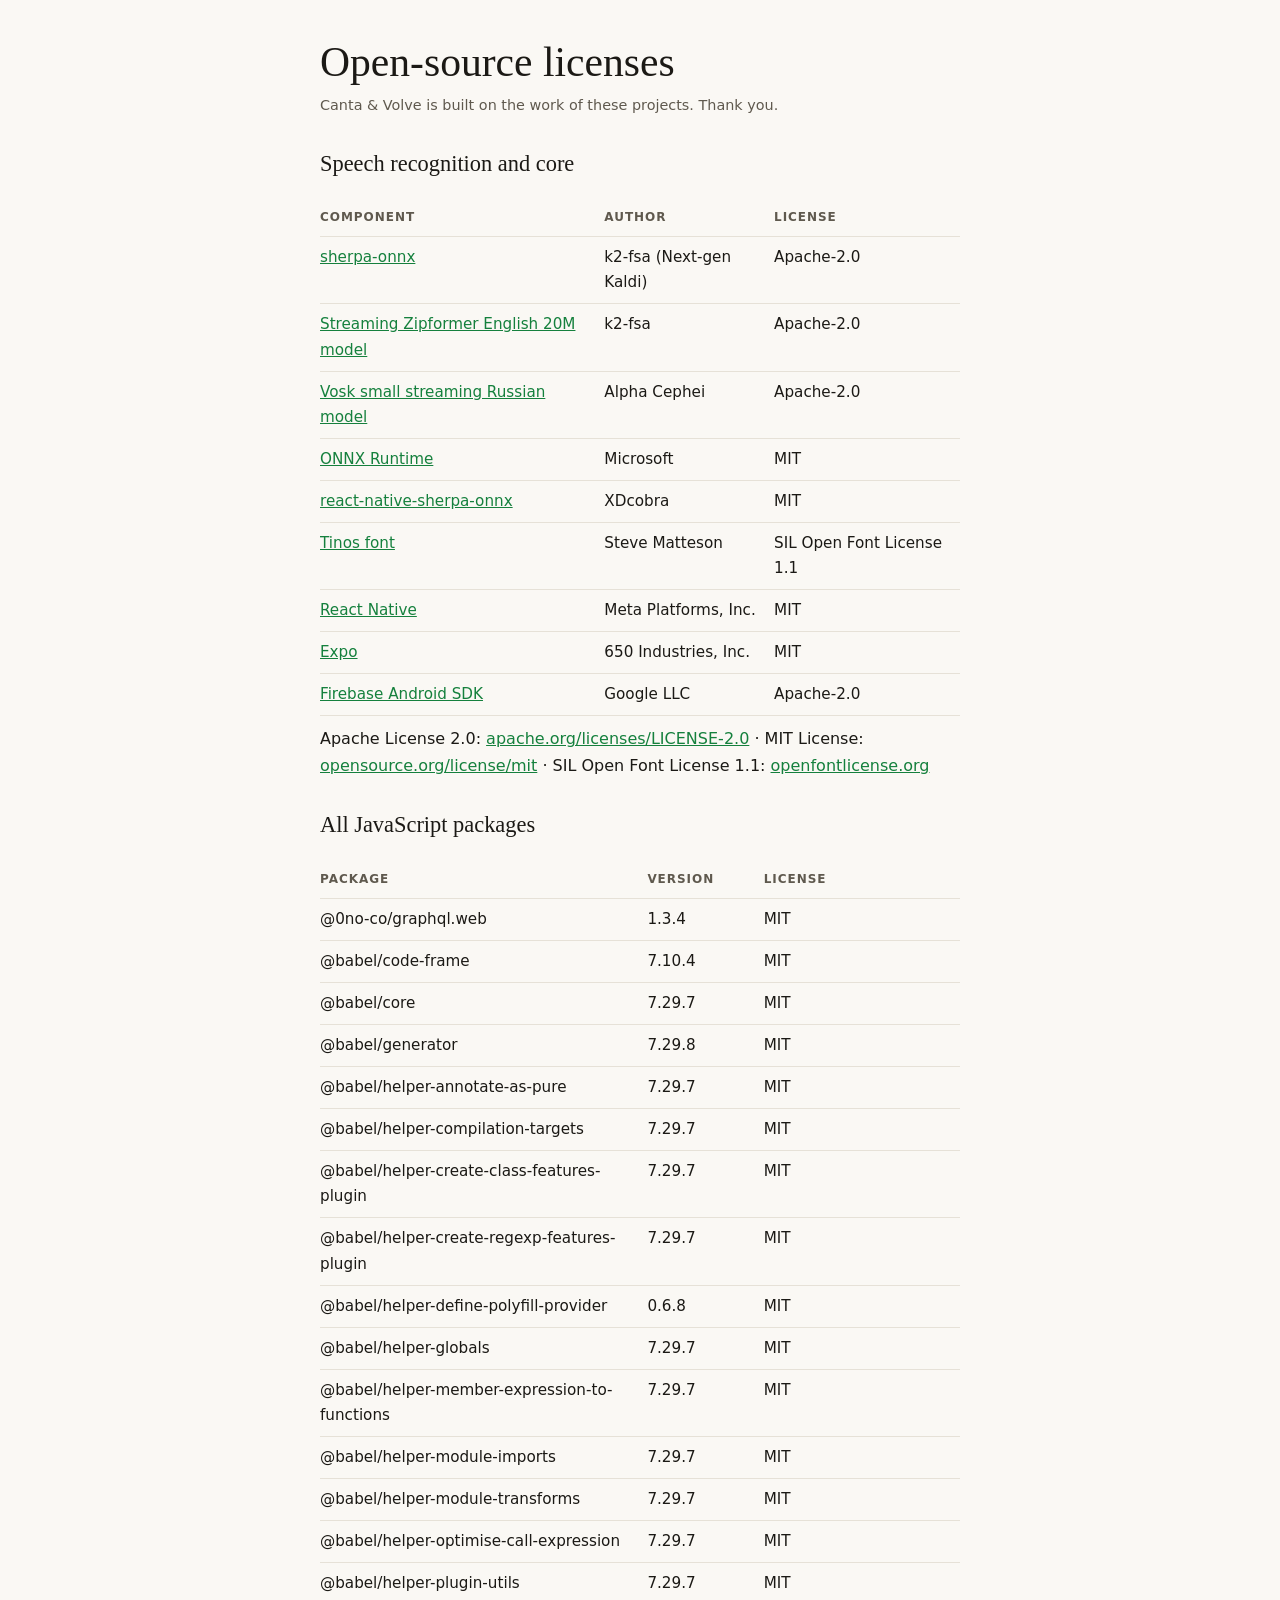
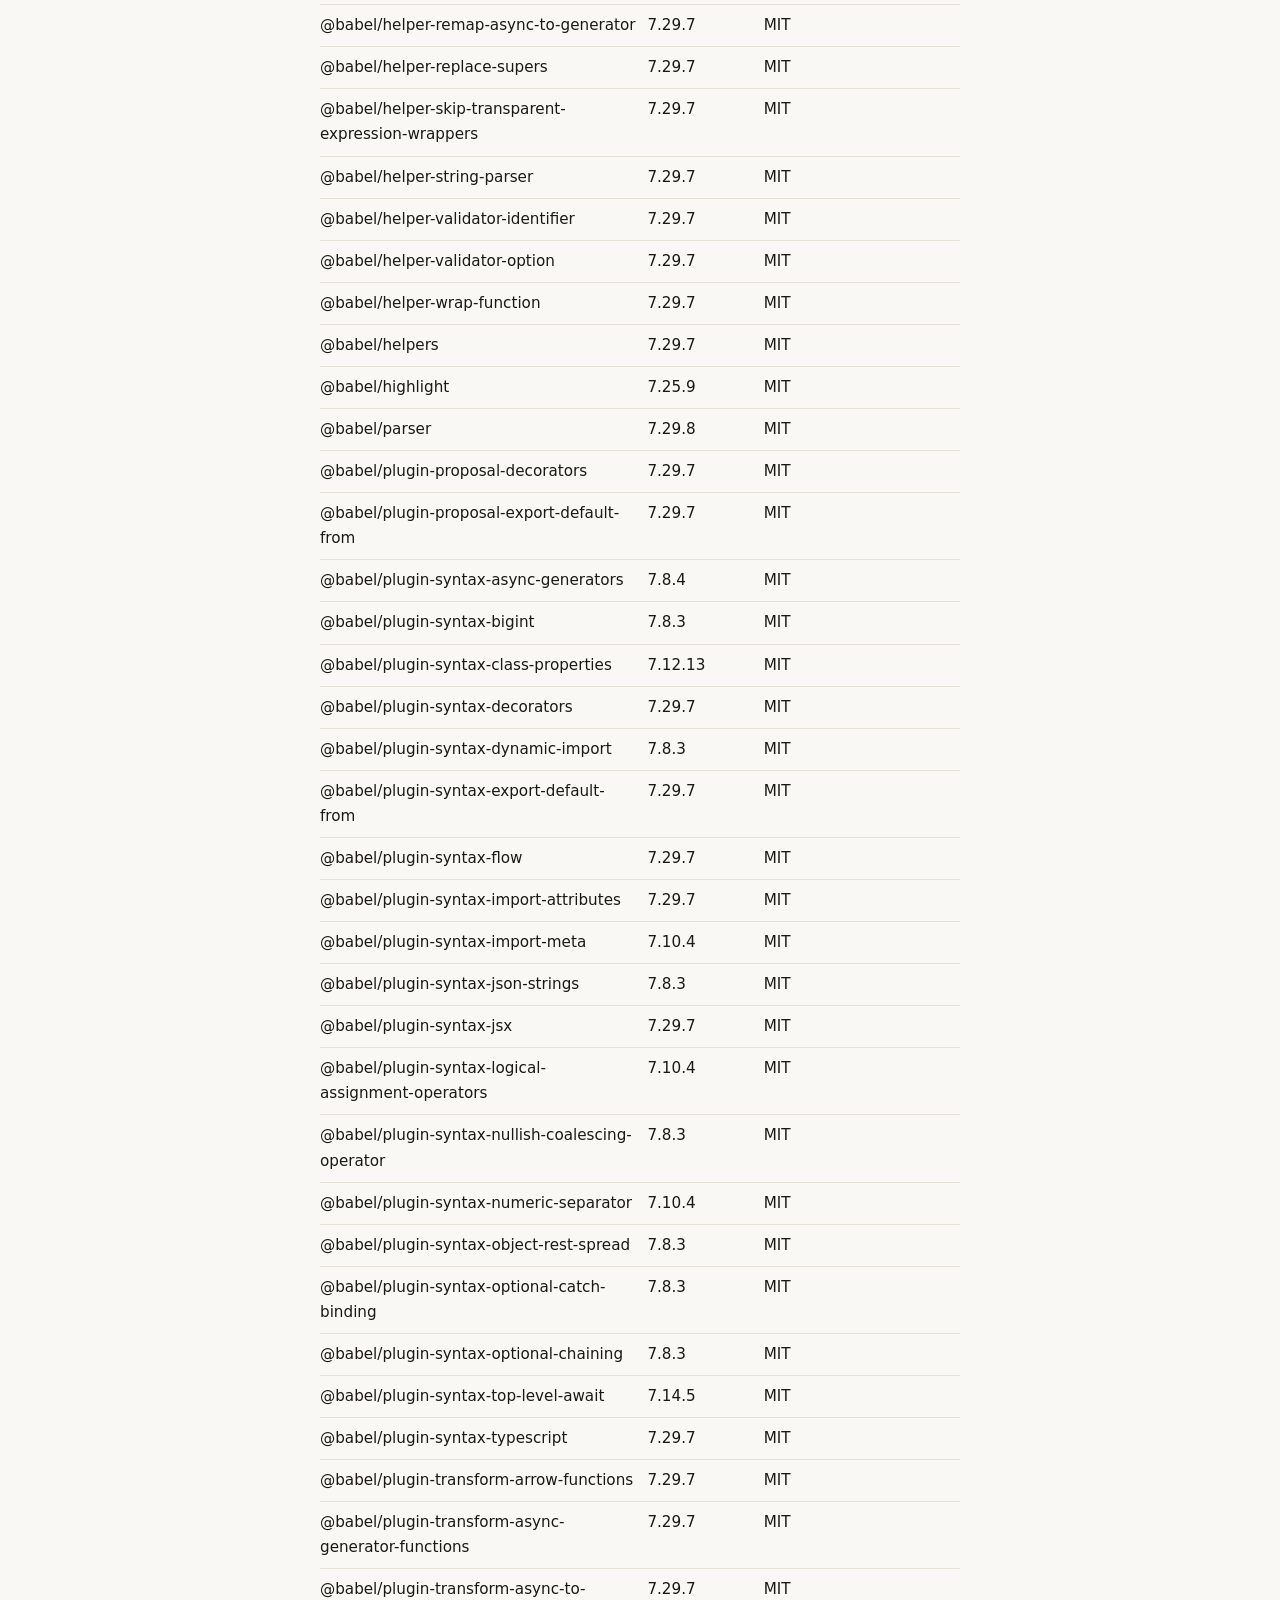
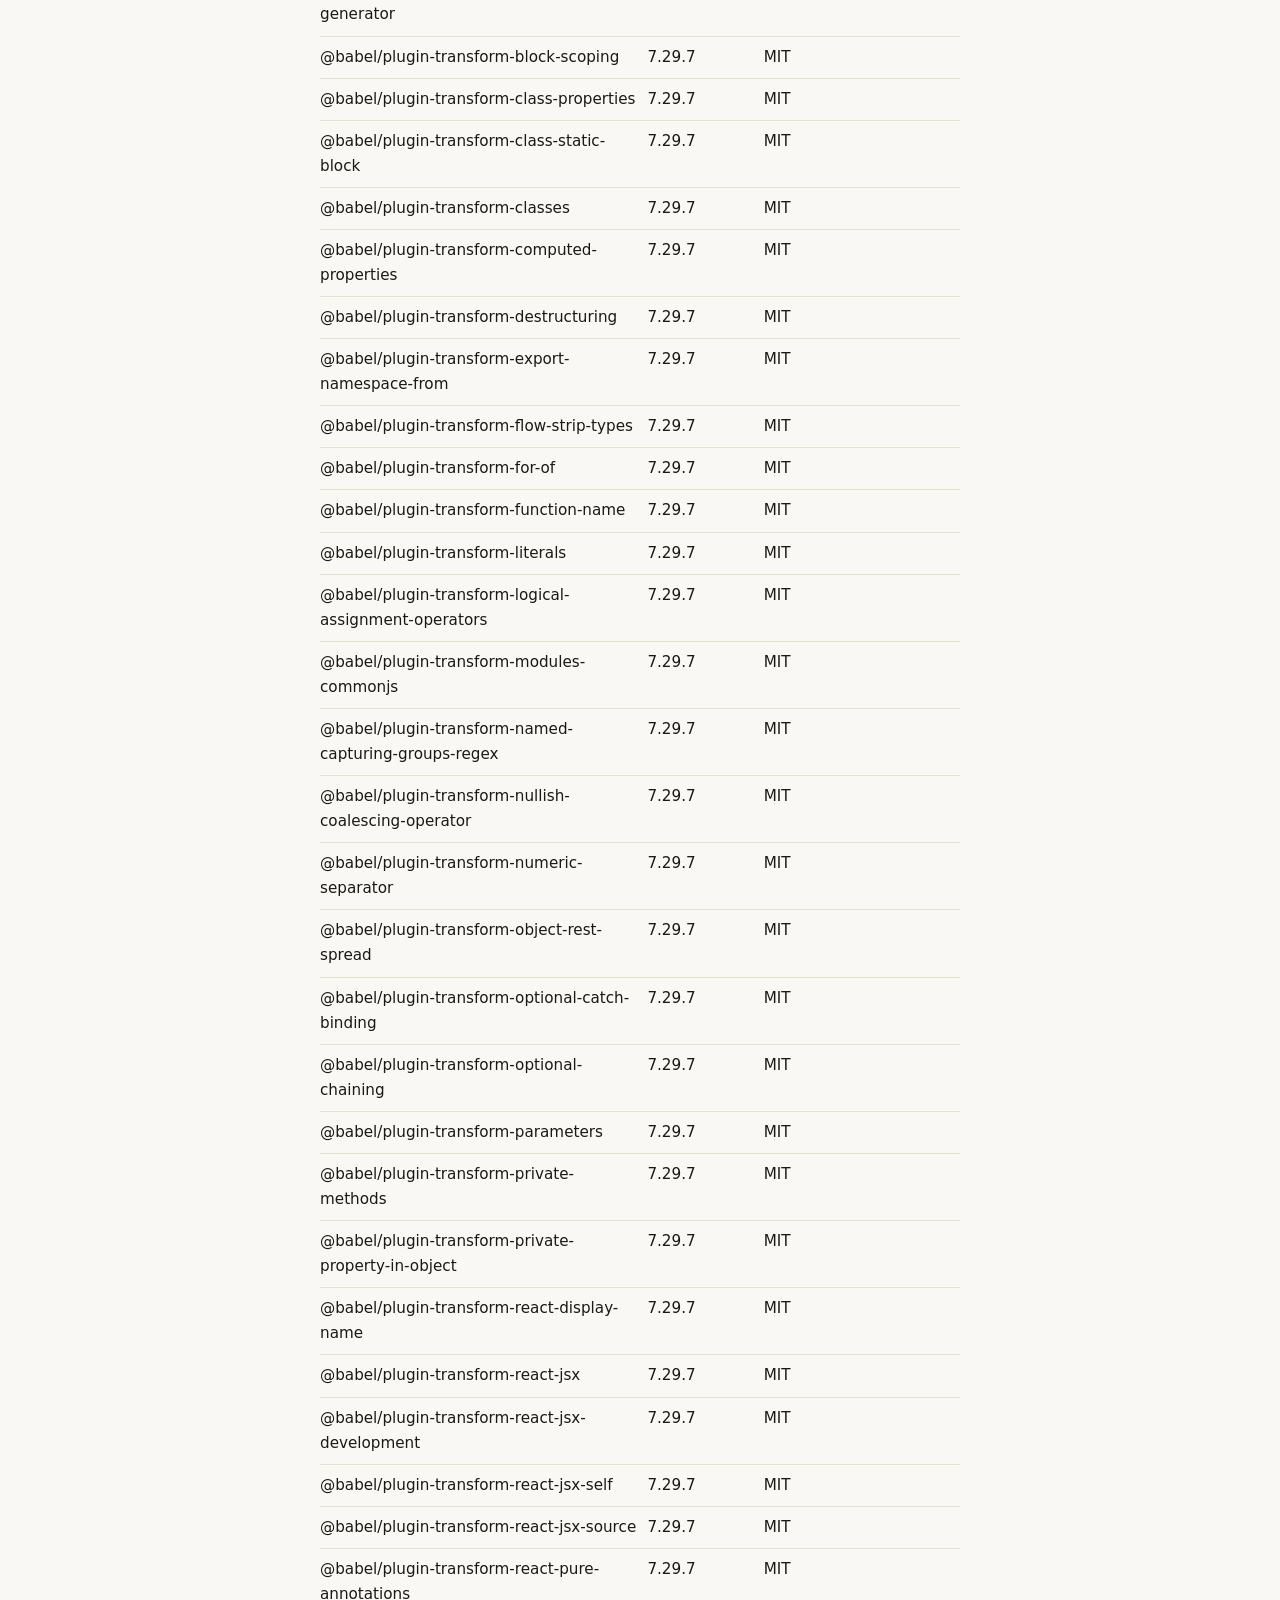
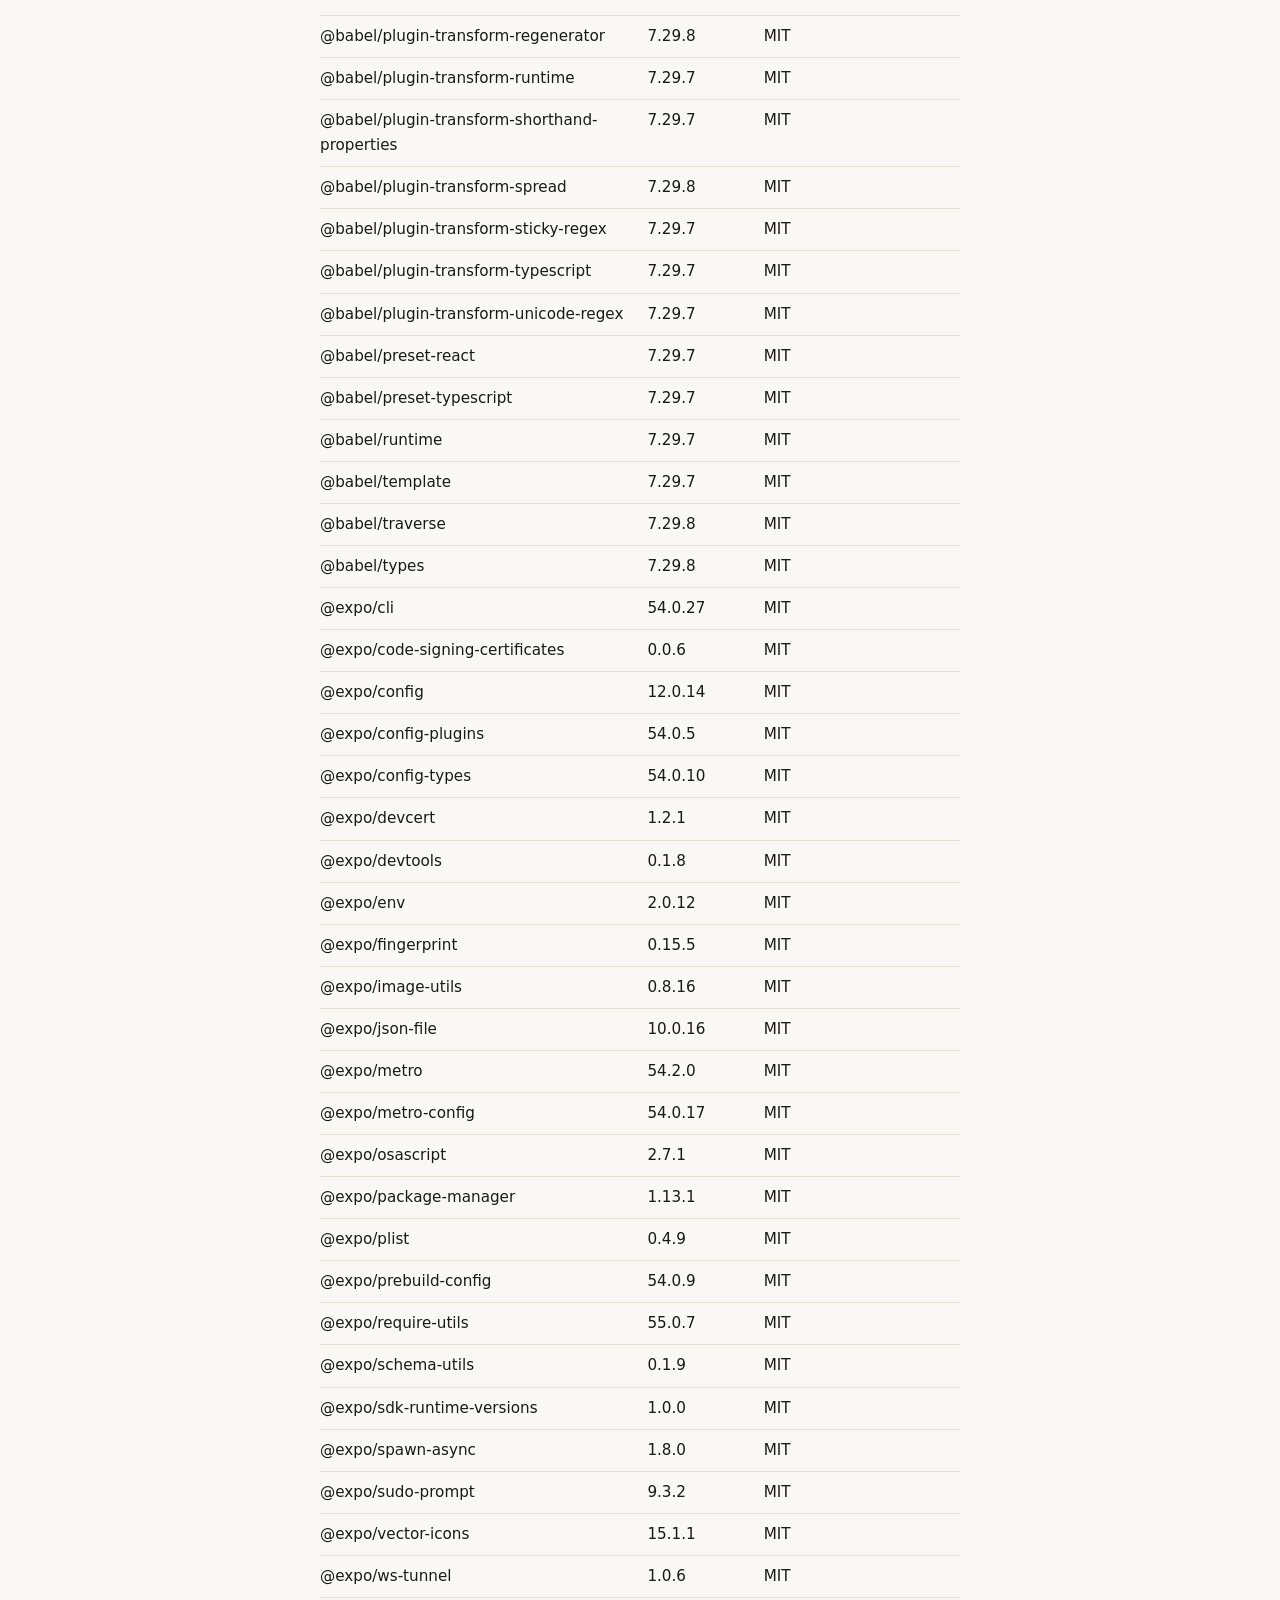
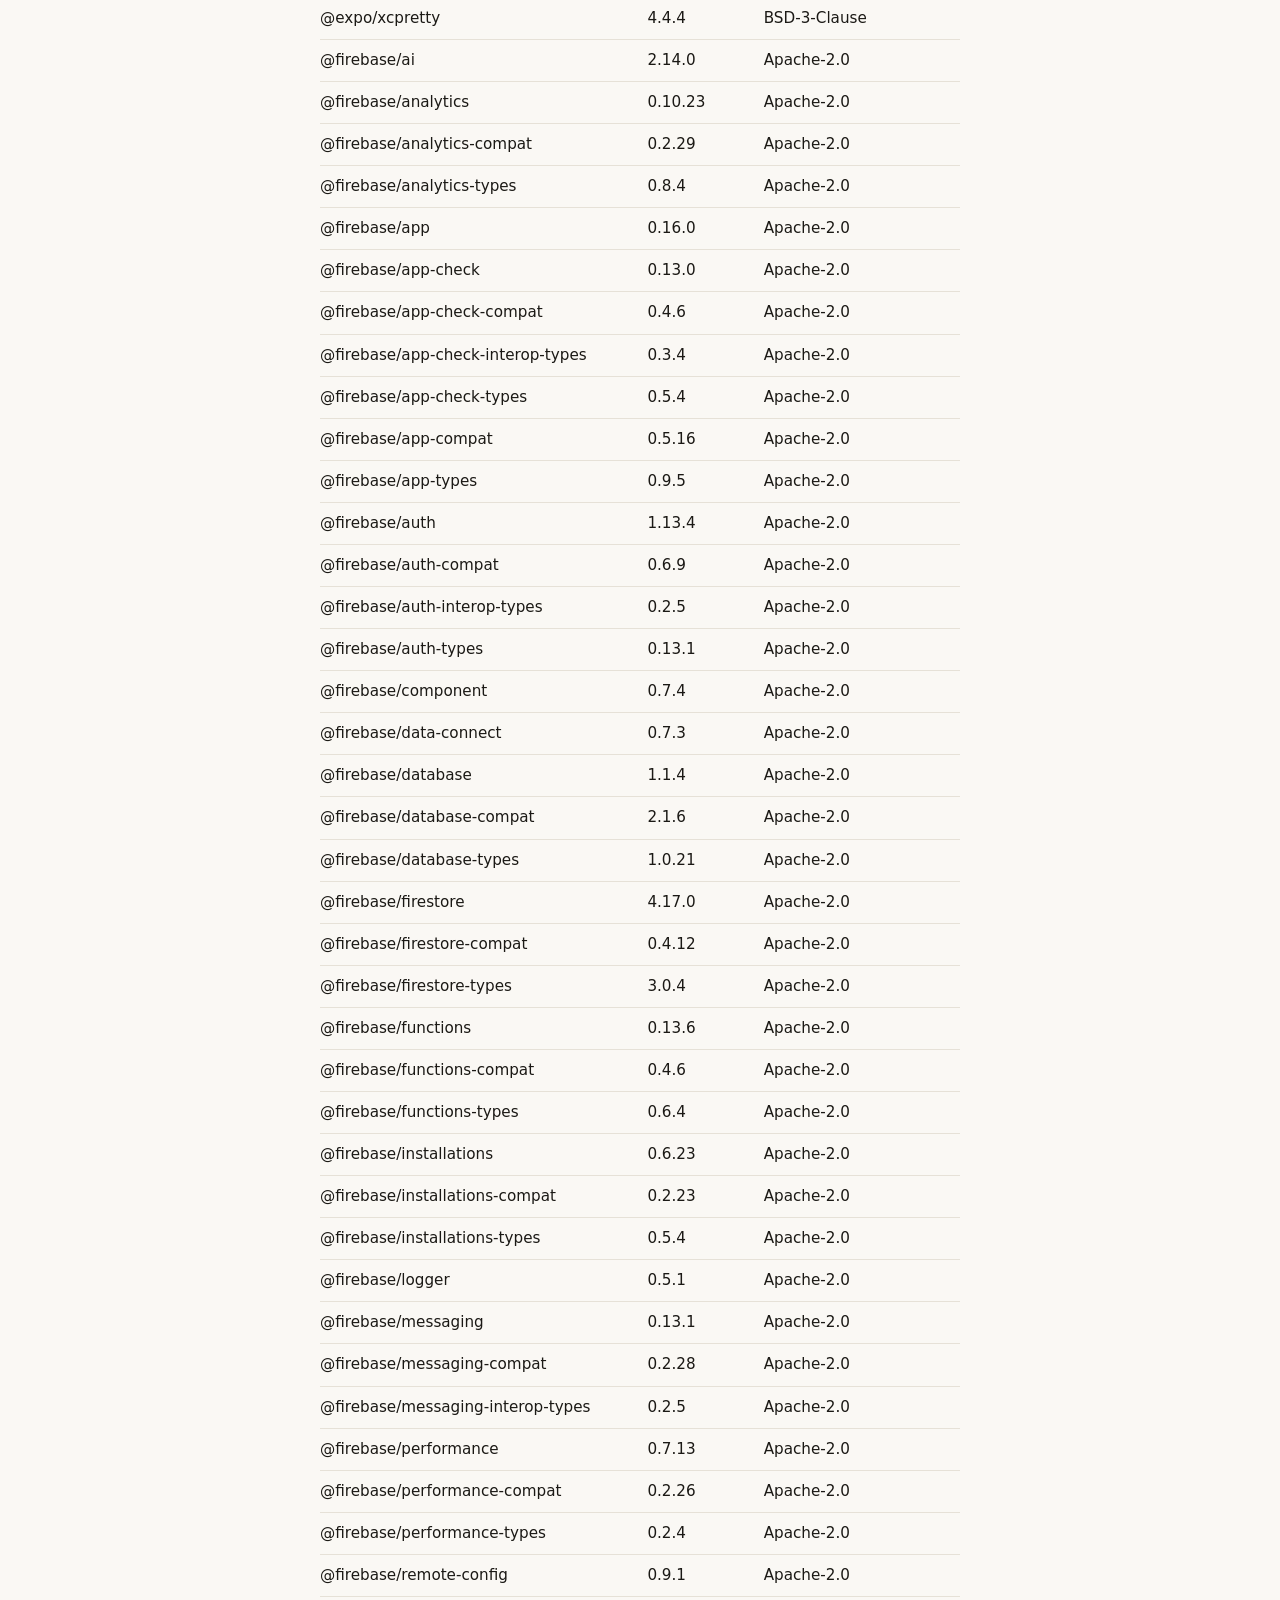
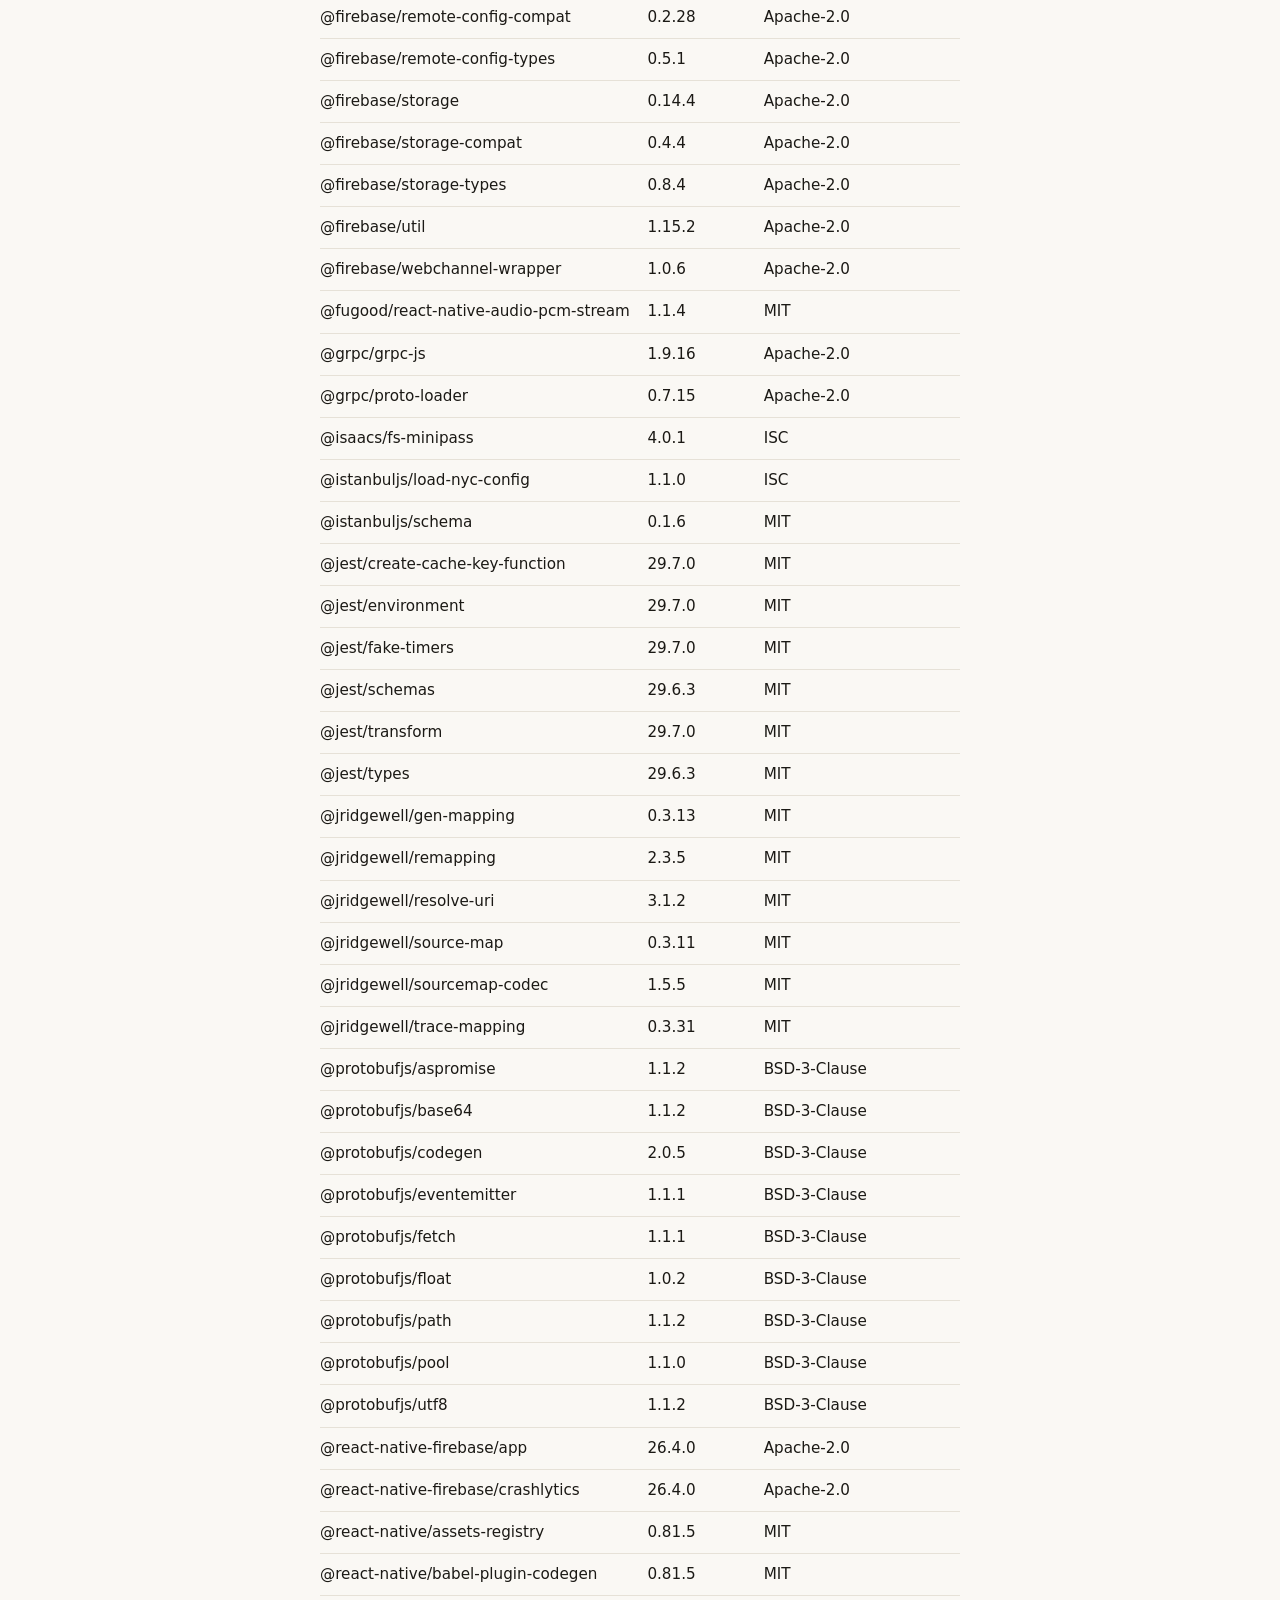
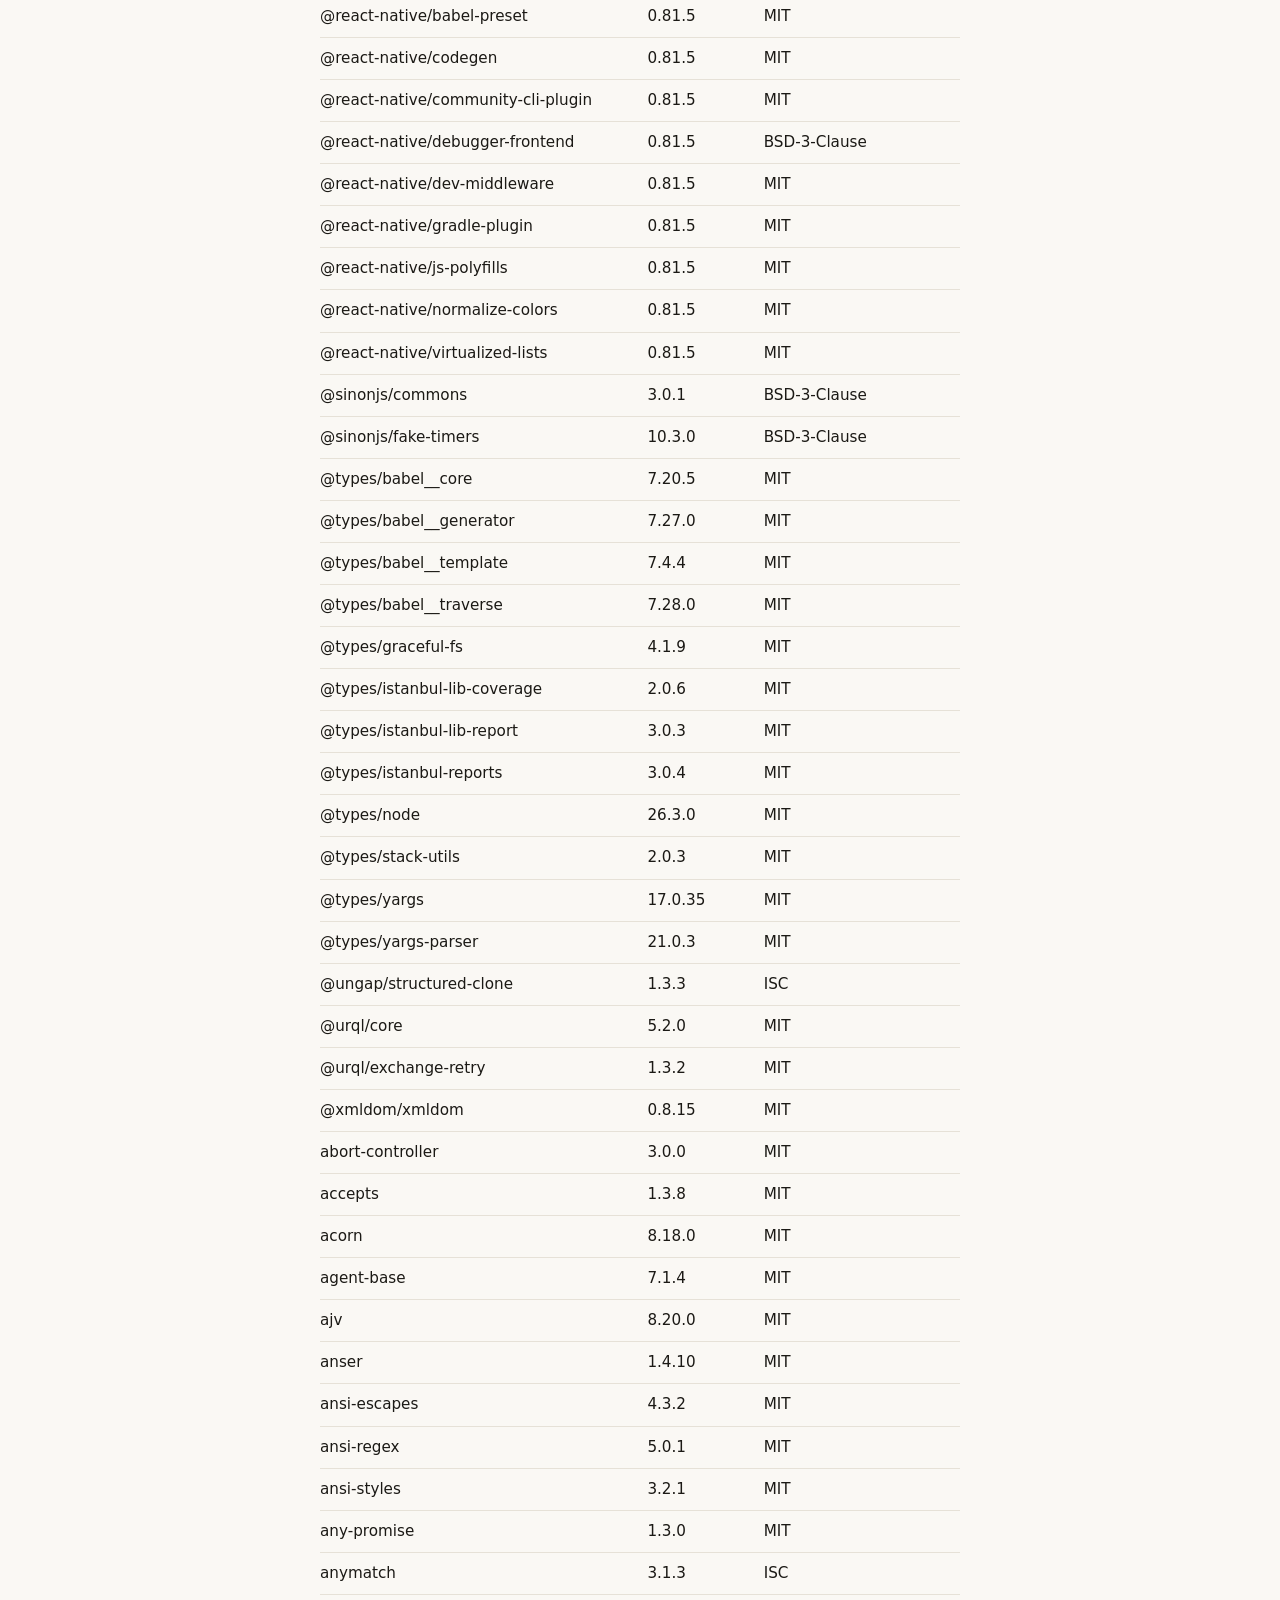
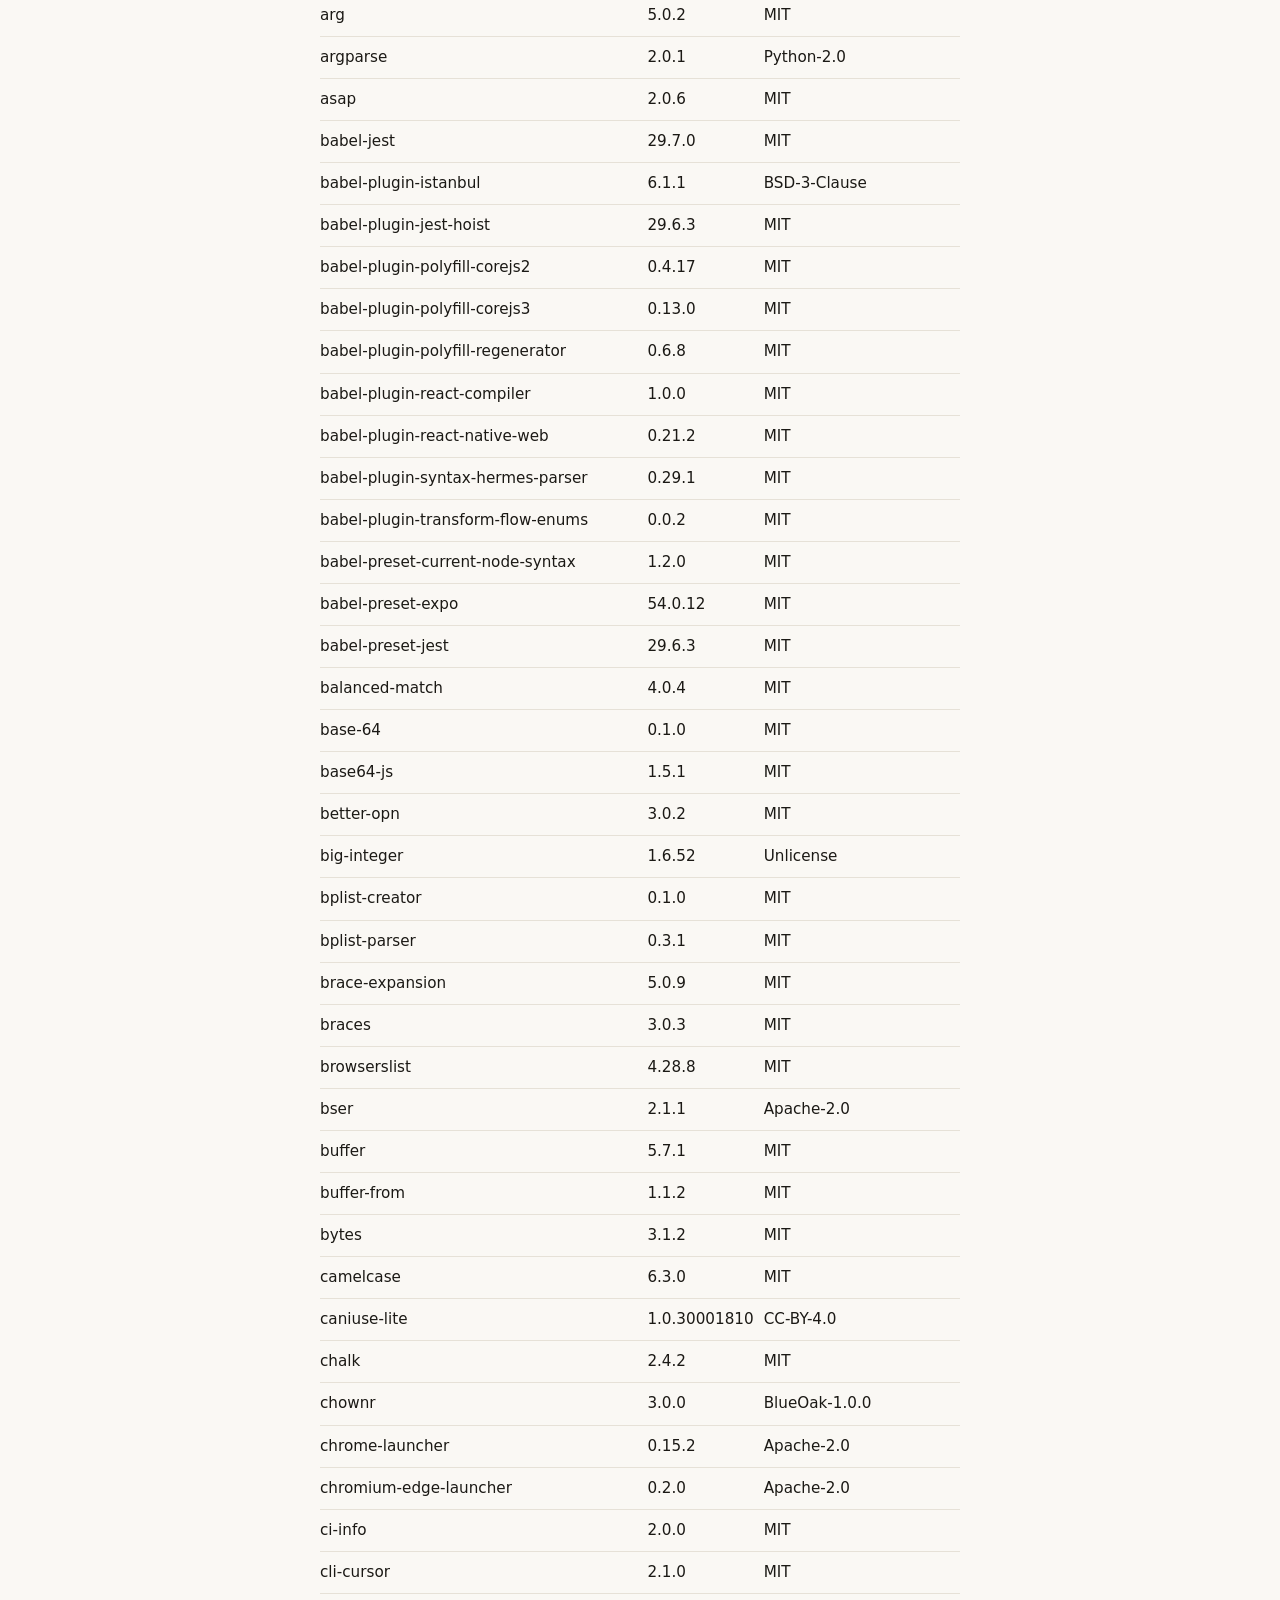
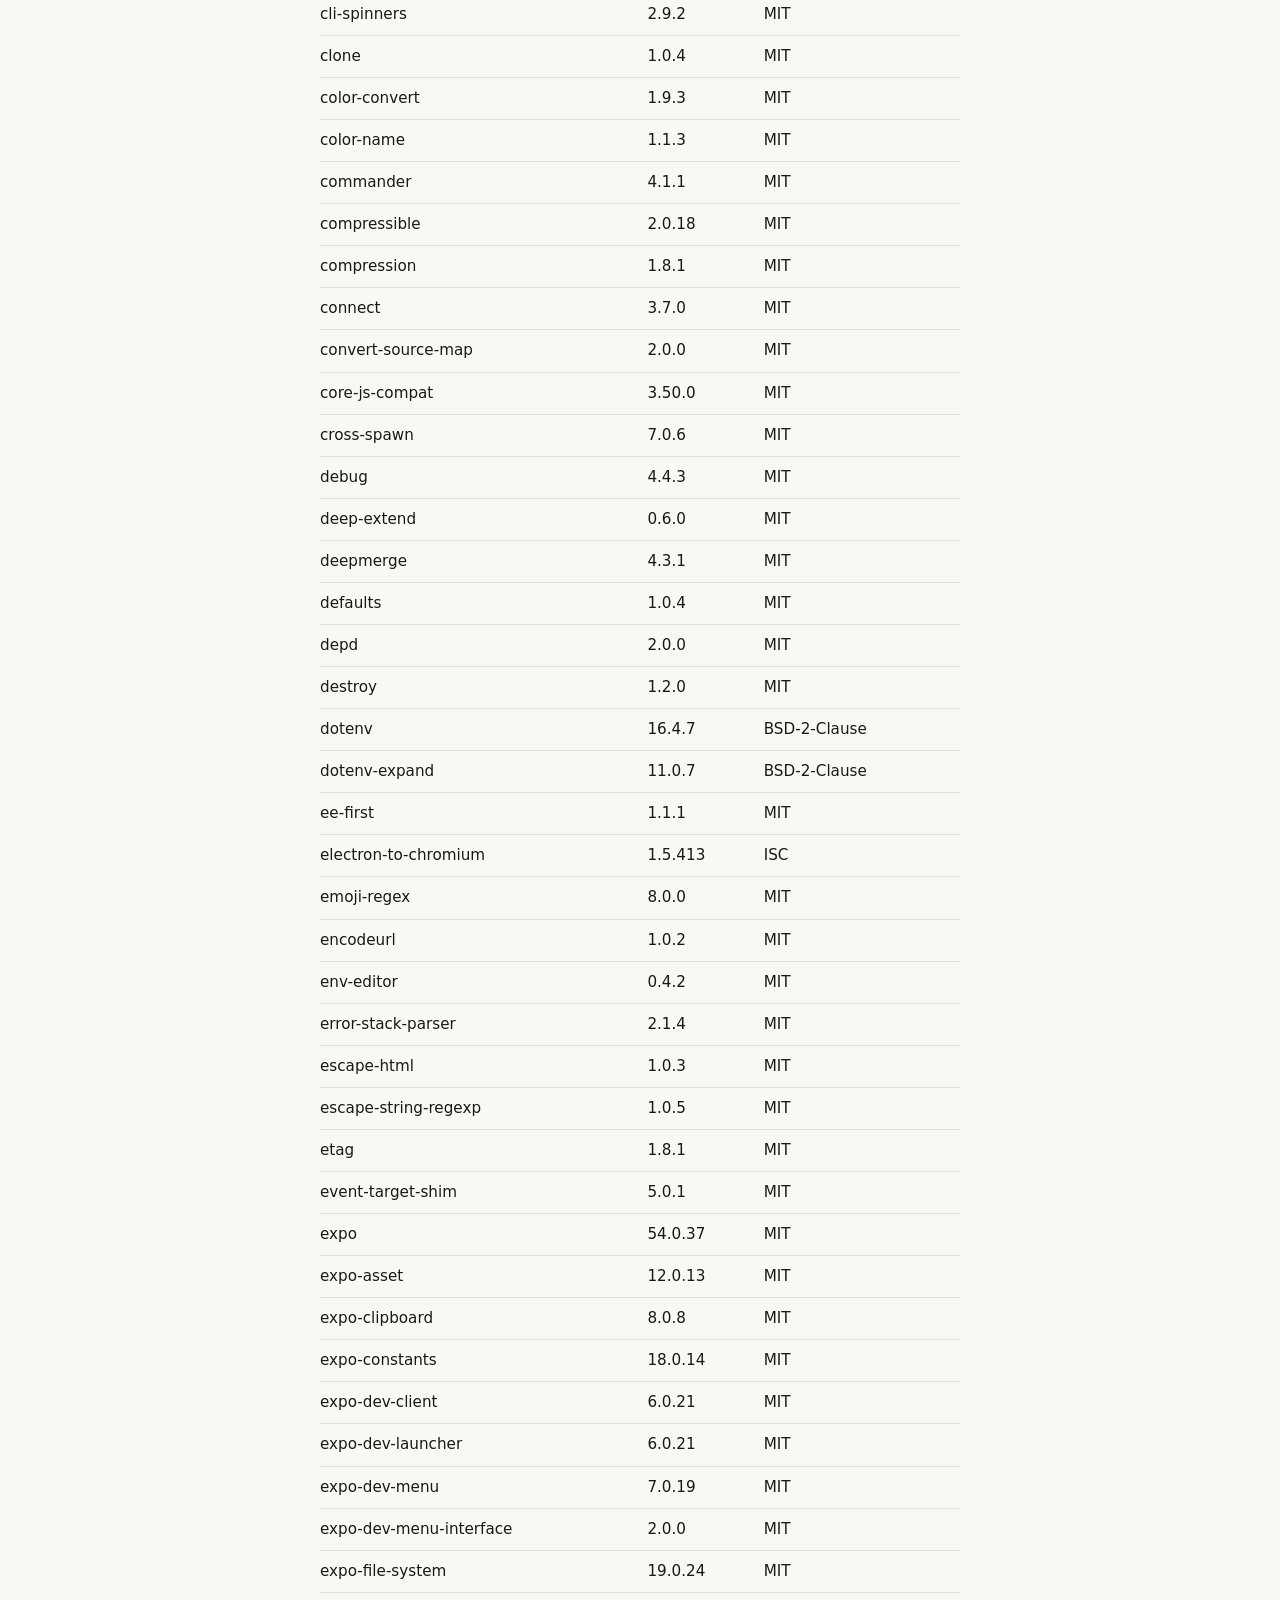
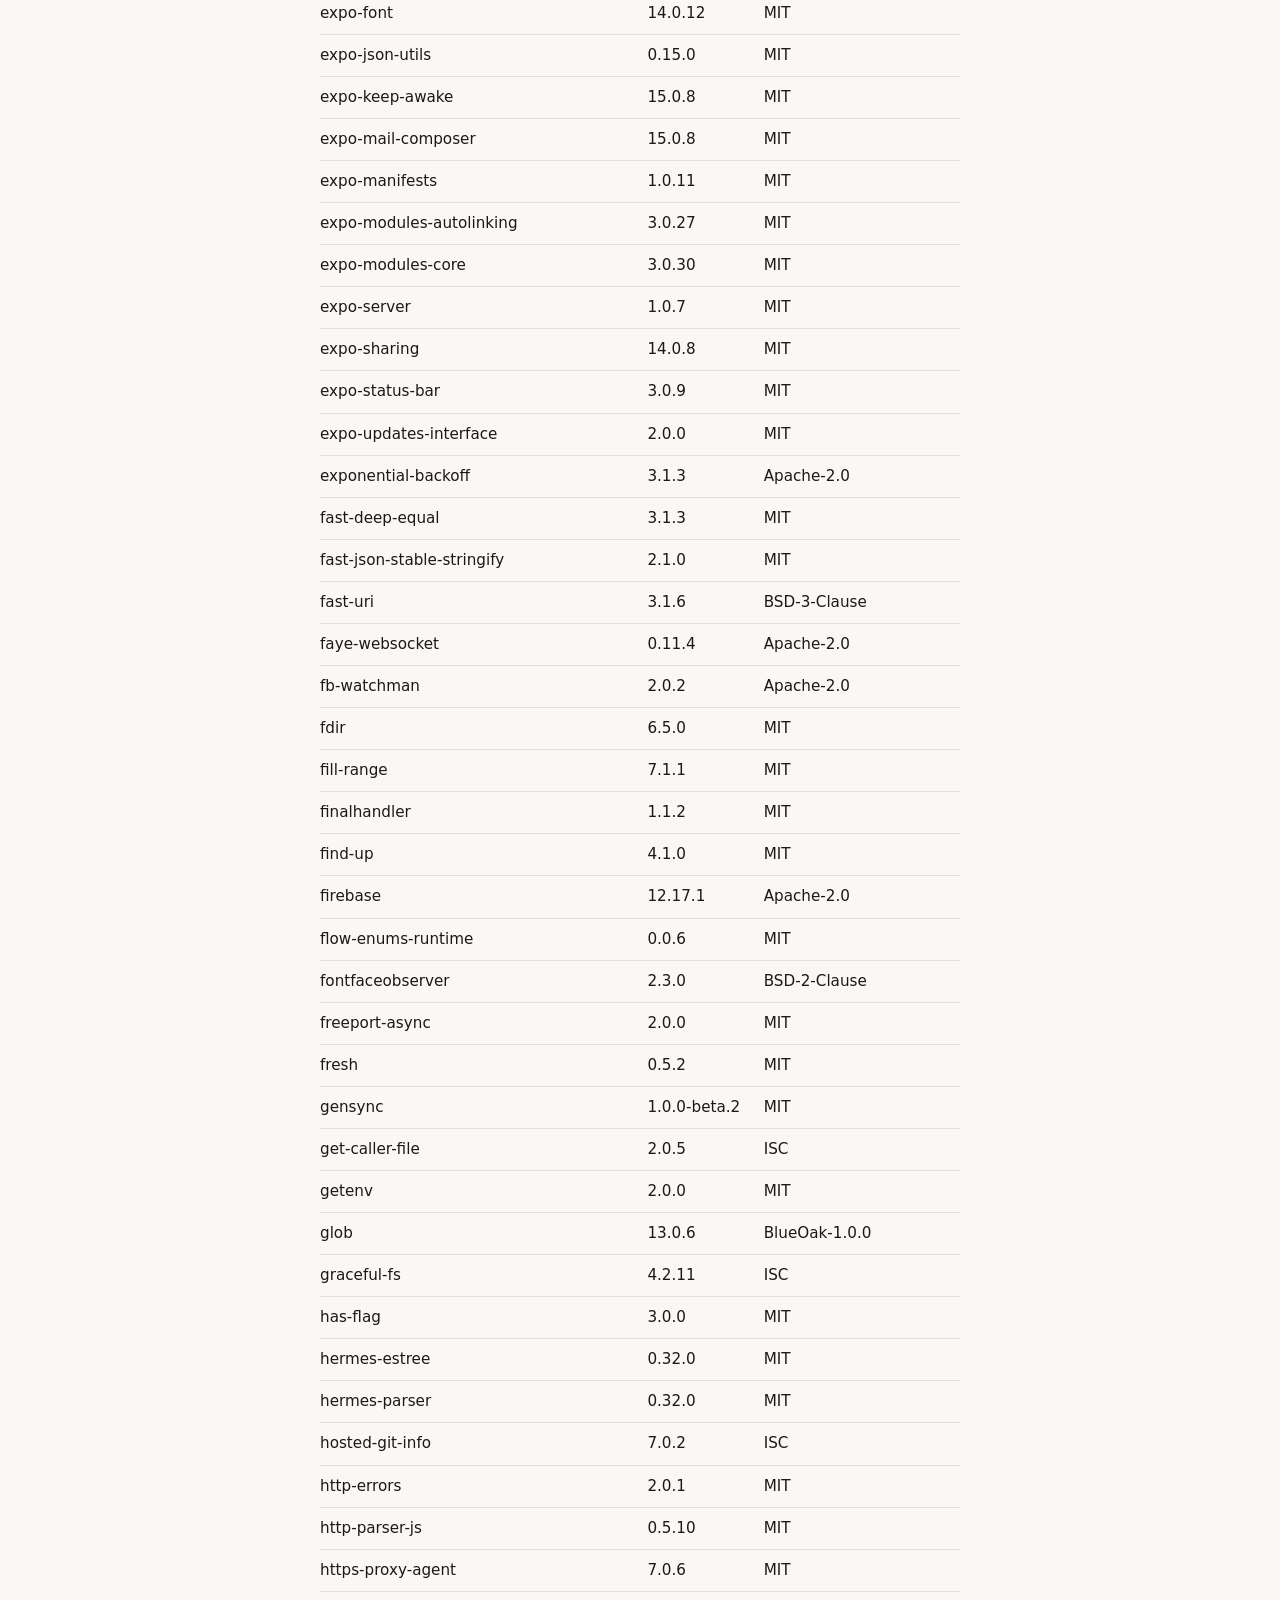
==== commit 405d8805: "Rename: Canta & Volve Co-Authored-By: Claude Opus 5.5 <noreply@anthropic.com>" ====
--- a/licenses.html
+++ b/licenses.html
@@ -3,14 +3,14 @@
 <head>
 <meta charset="utf-8">
 <meta name="viewport" content="width=device-width,initial-scale=1">
-<title>Sing&amp;Scroll Licenses</title>
+<title>Canta &amp; Volve Licenses</title>
 <link rel="stylesheet" href="style.css">
 </head>
 <body>
 <div class="wrap">
   <header>
     <h1>Open-source licenses</h1>
-    <p class="meta">Sing&amp;Scroll is built on the work of these projects. Thank you.</p>
+    <p class="meta">Canta &amp; Volve is built on the work of these projects. Thank you.</p>
   </header>
   <section>
     <h2>Speech recognition and core</h2>
@@ -598,7 +598,7 @@
       </tbody>
     </table></div>
   </section>
-  <nav><a href="index.html">Sing&amp;Scroll</a><a href="privacy.html">Privacy policy</a></nav>
+  <nav><a href="index.html">Canta &amp; Volve</a><a href="privacy.html">Privacy policy</a></nav>
 </div>
 </body>
 </html>
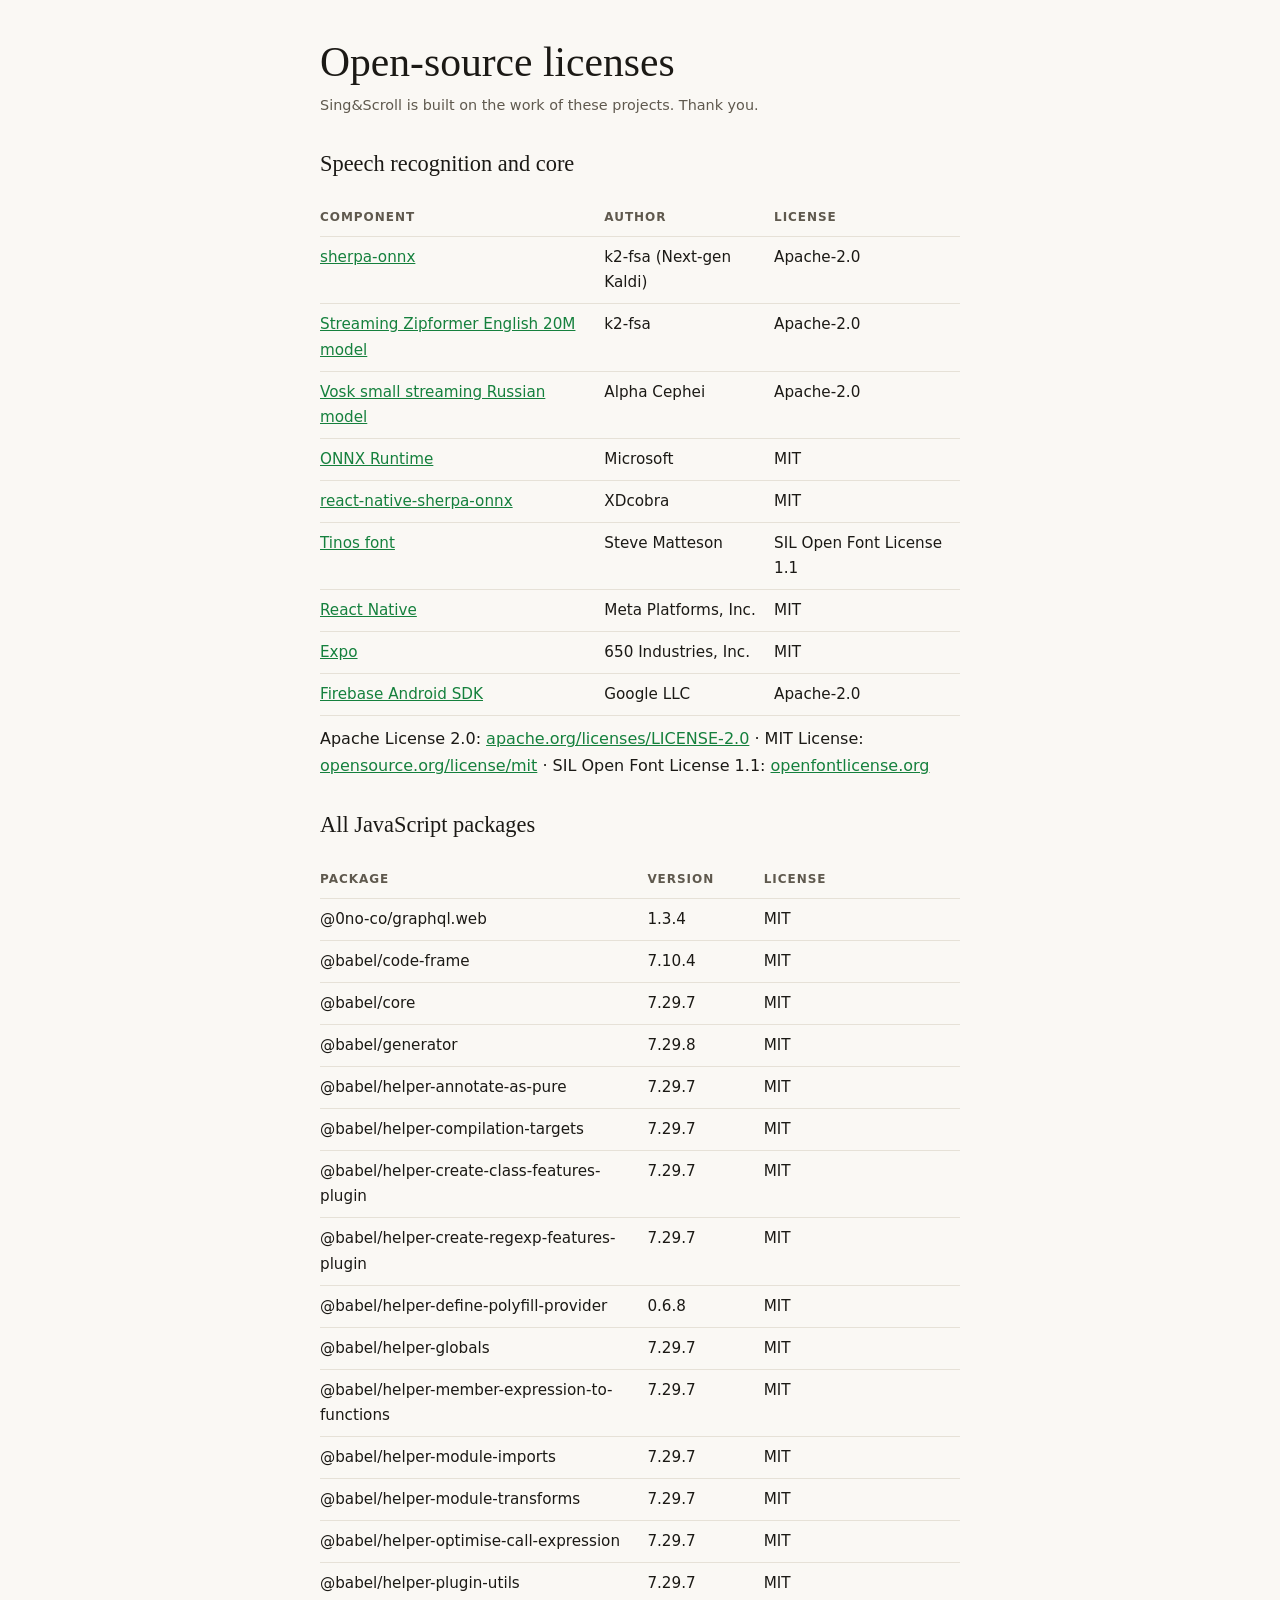
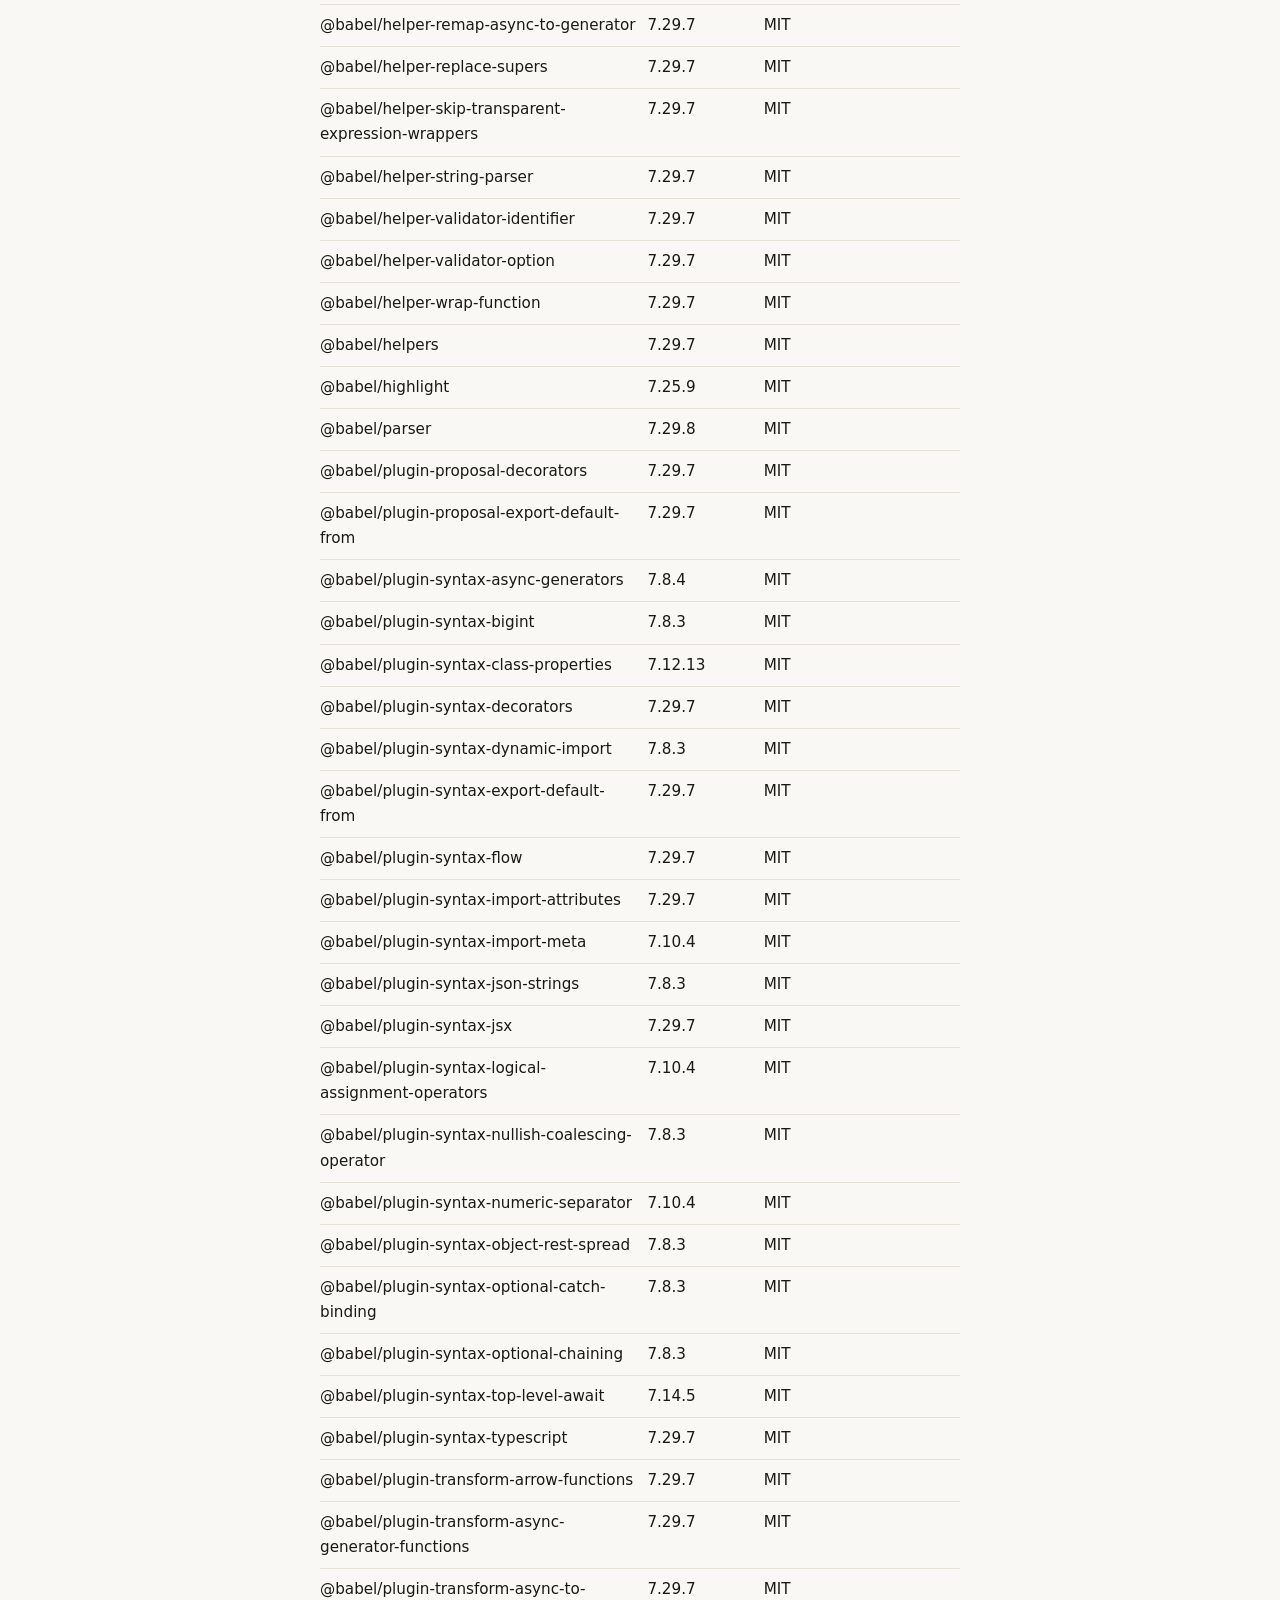
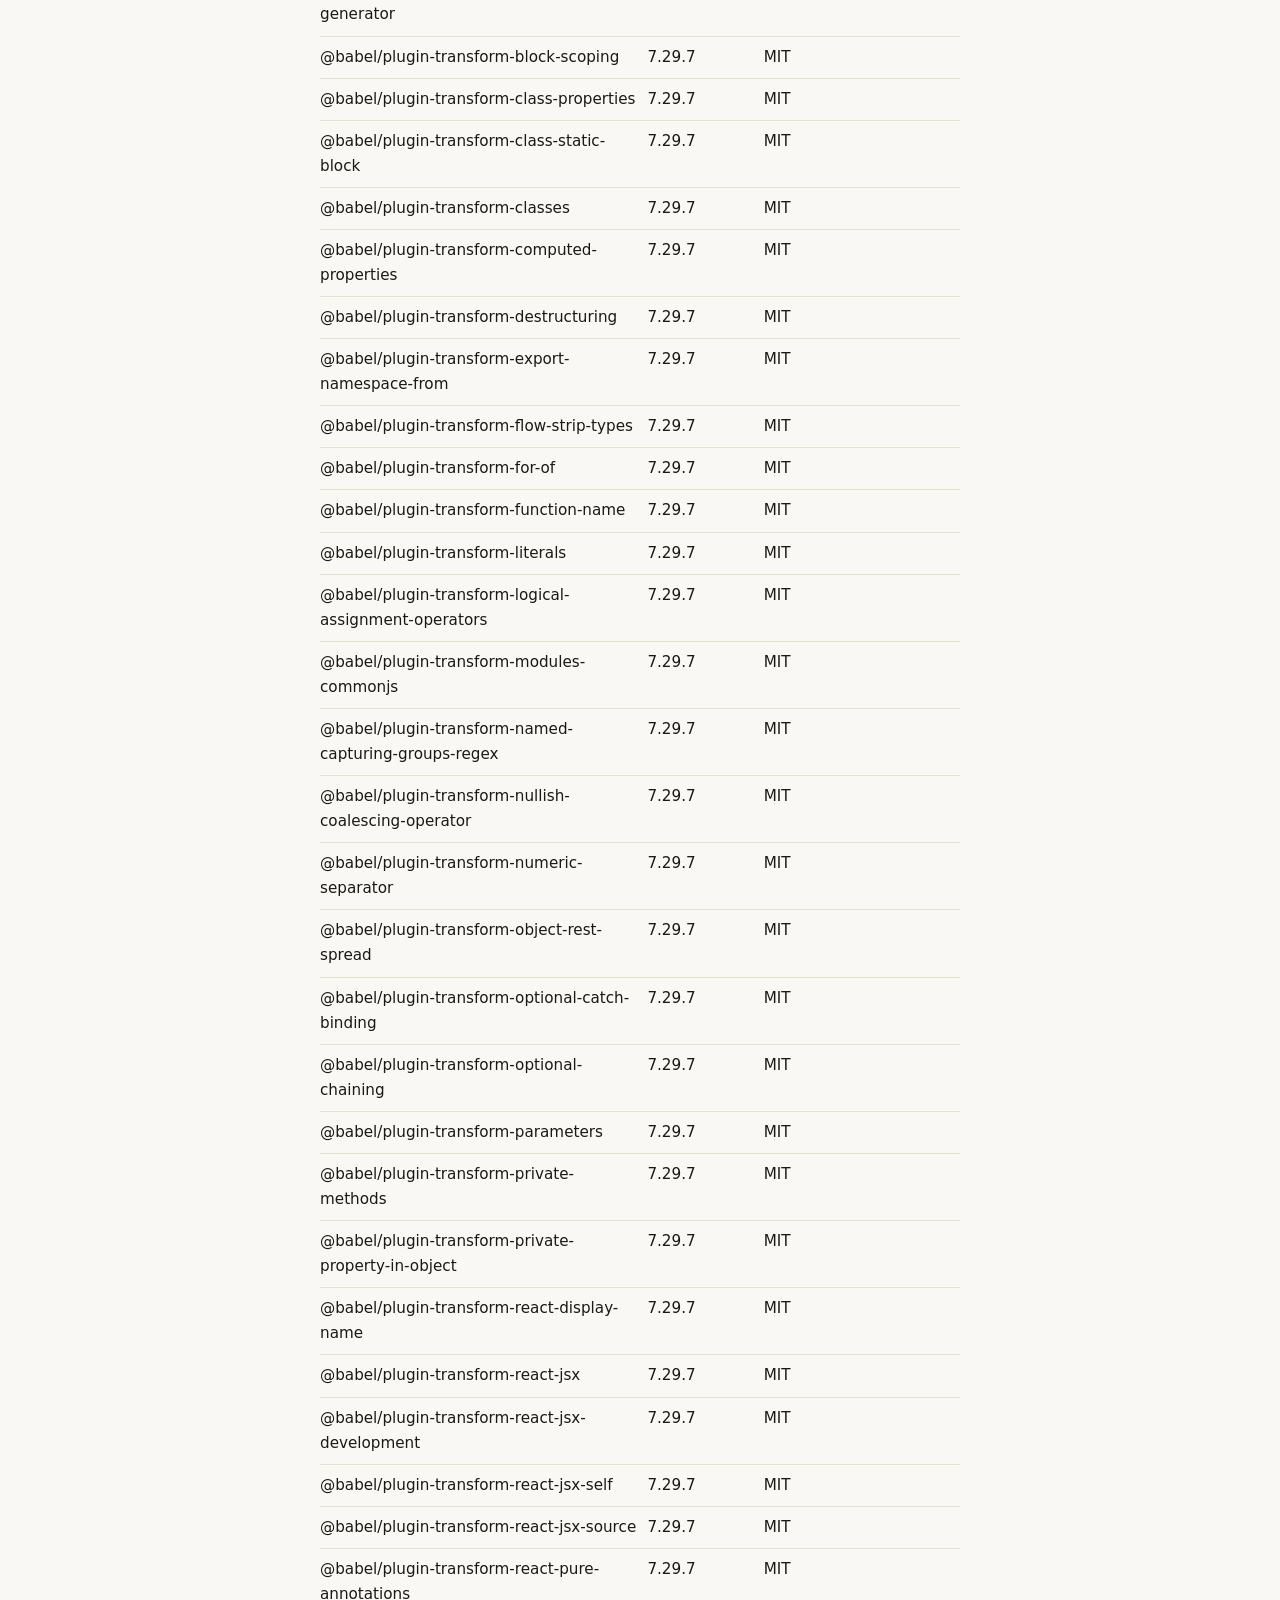
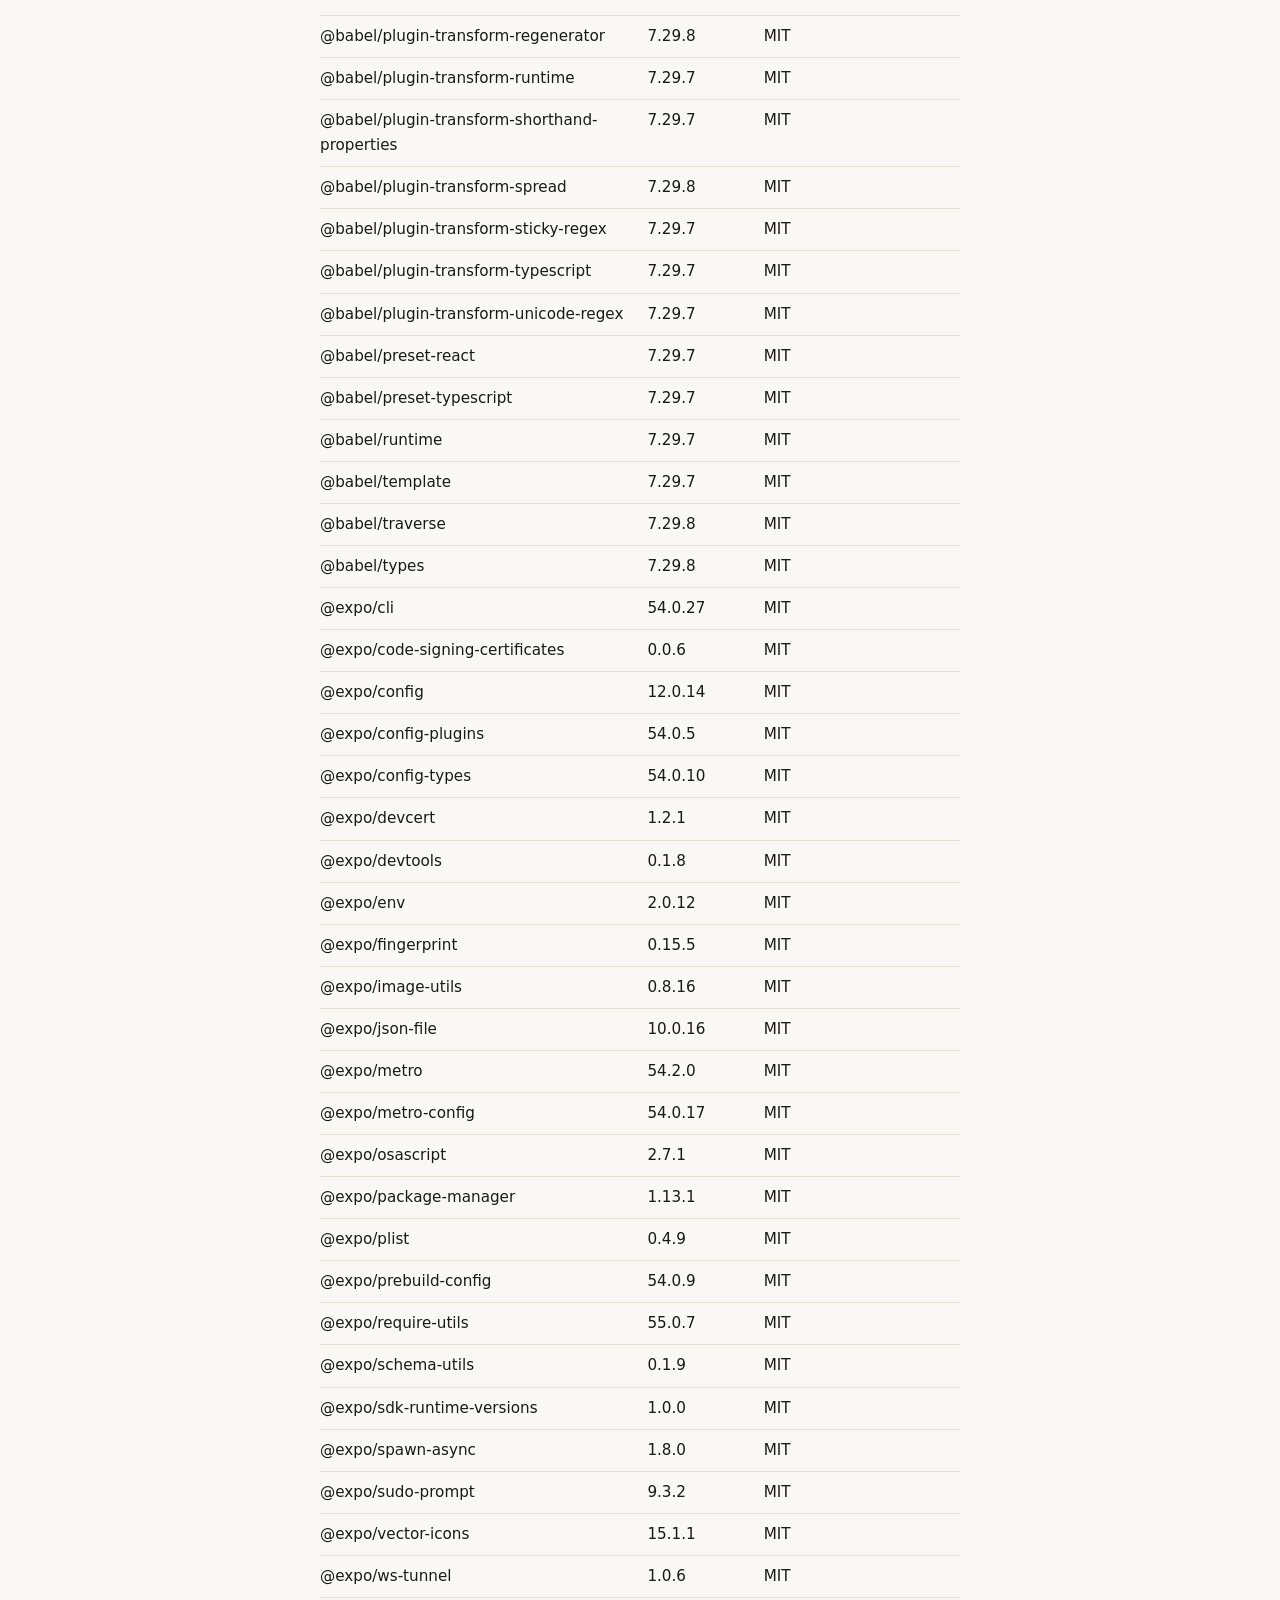
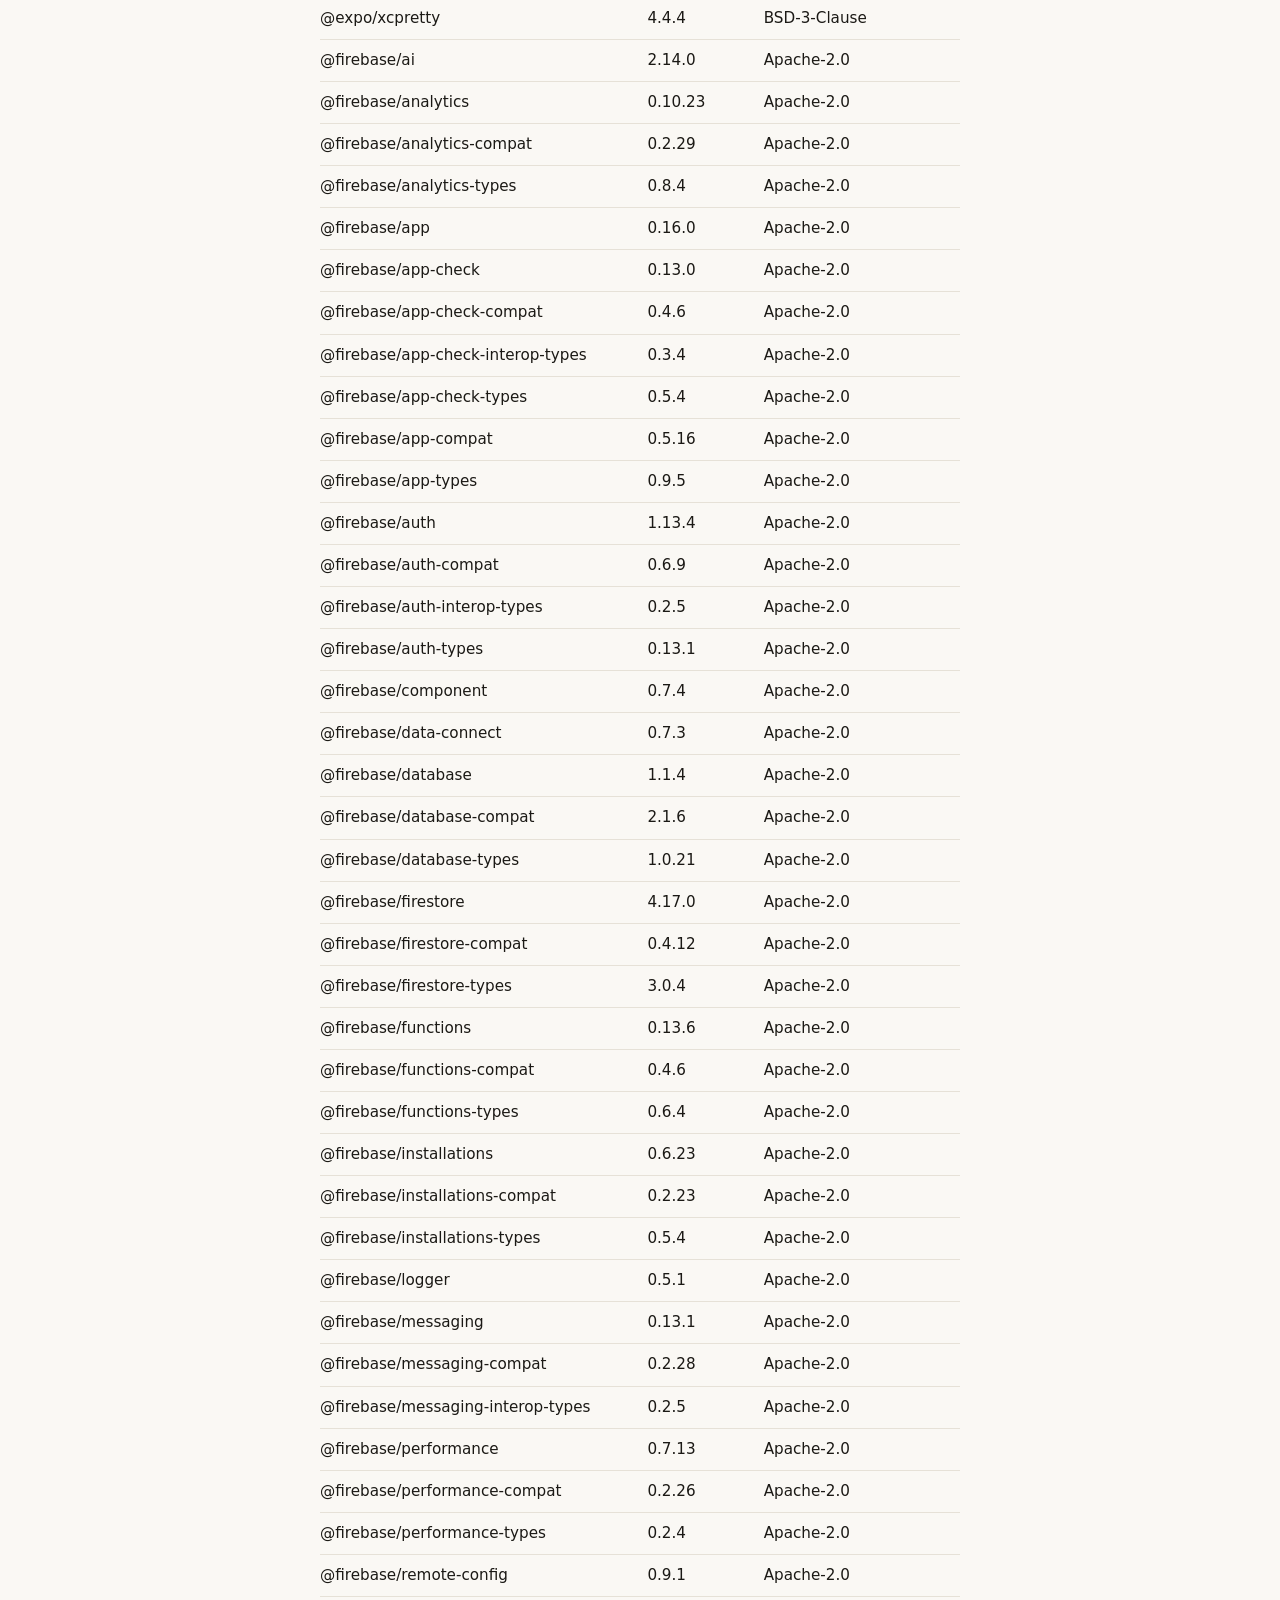
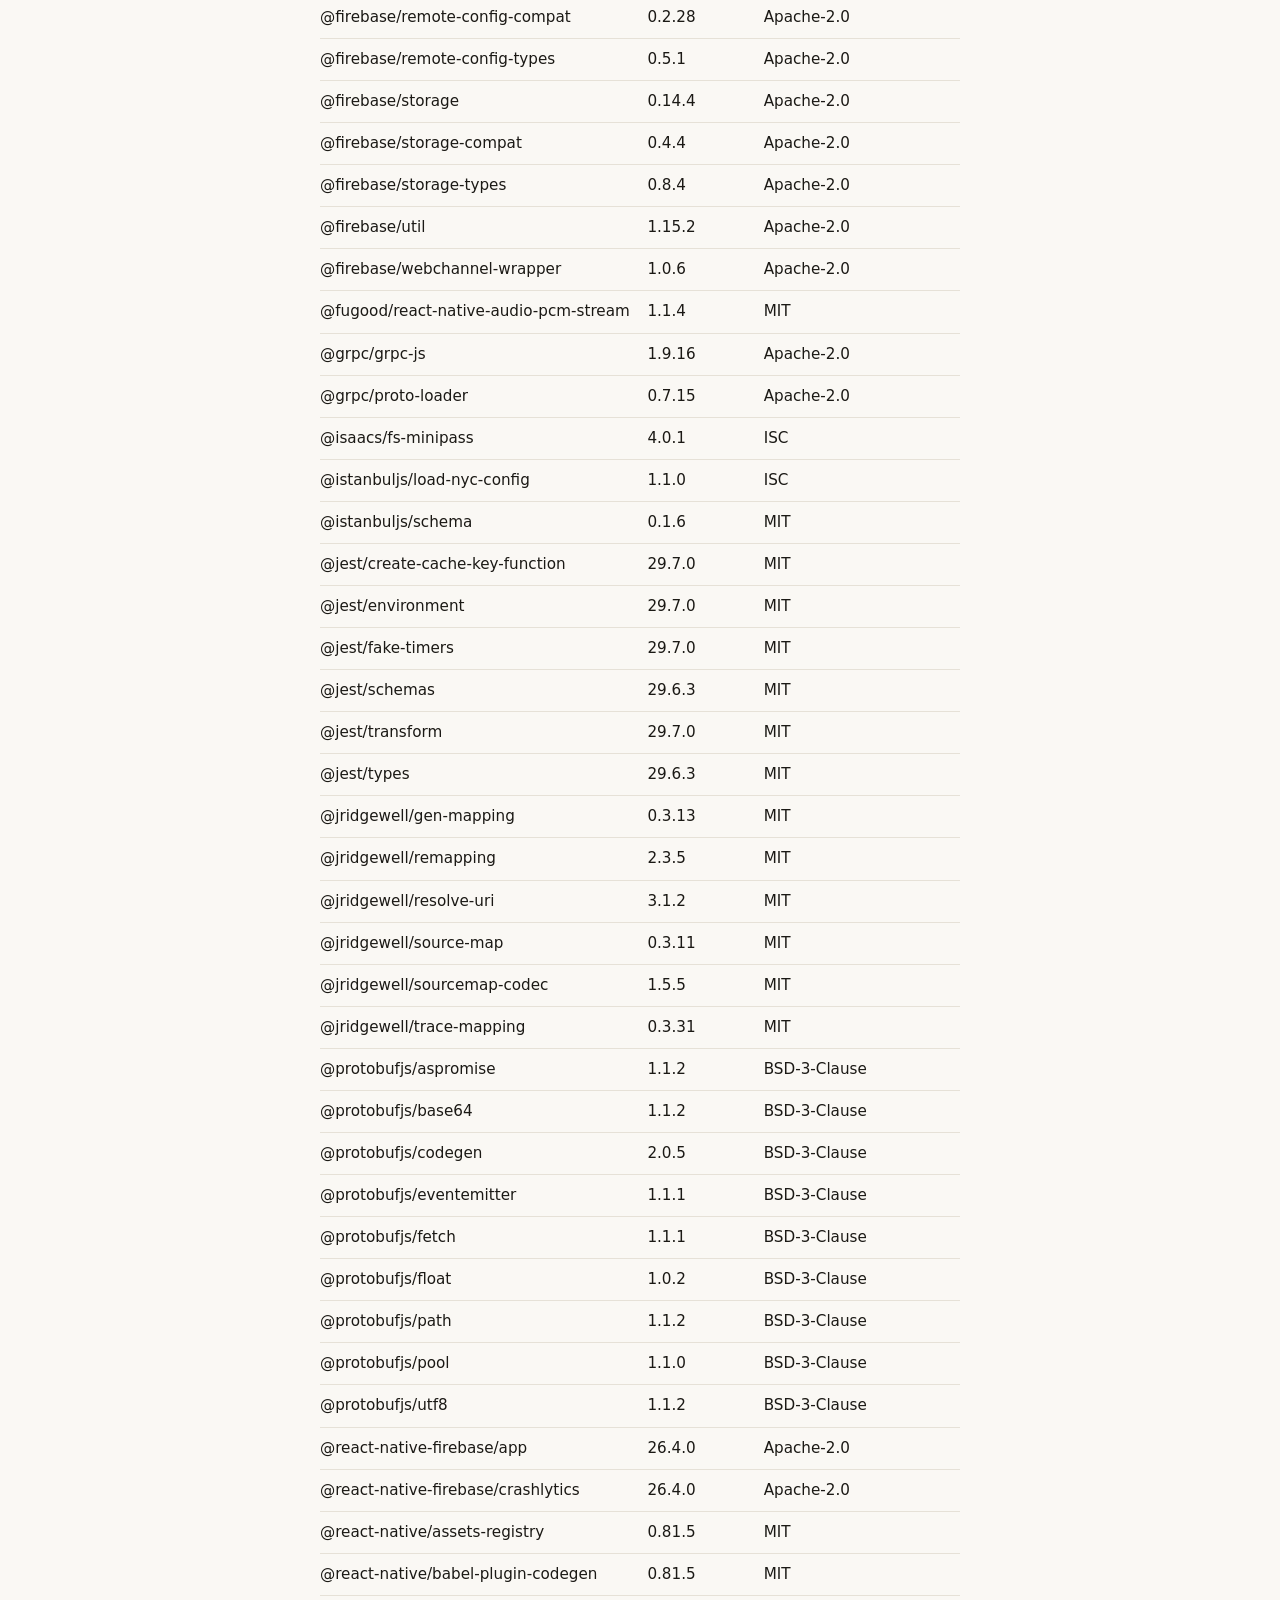
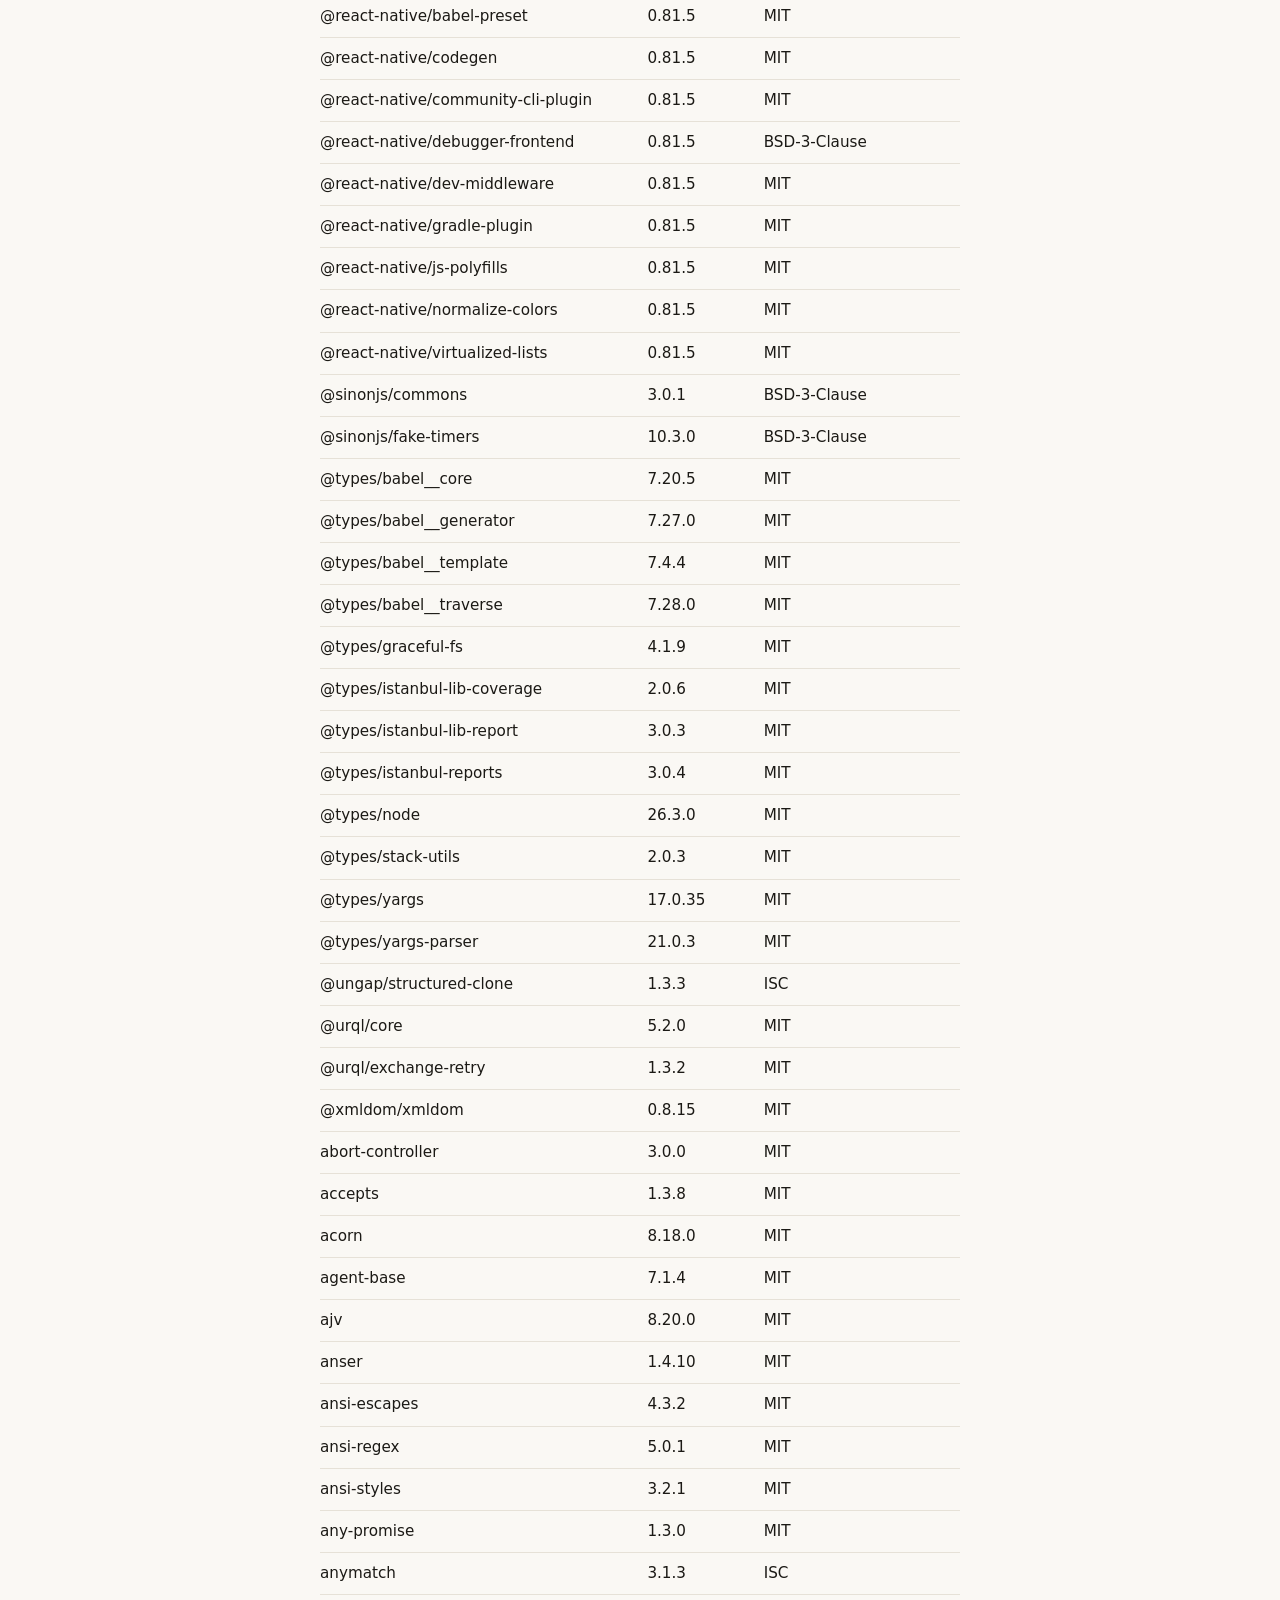
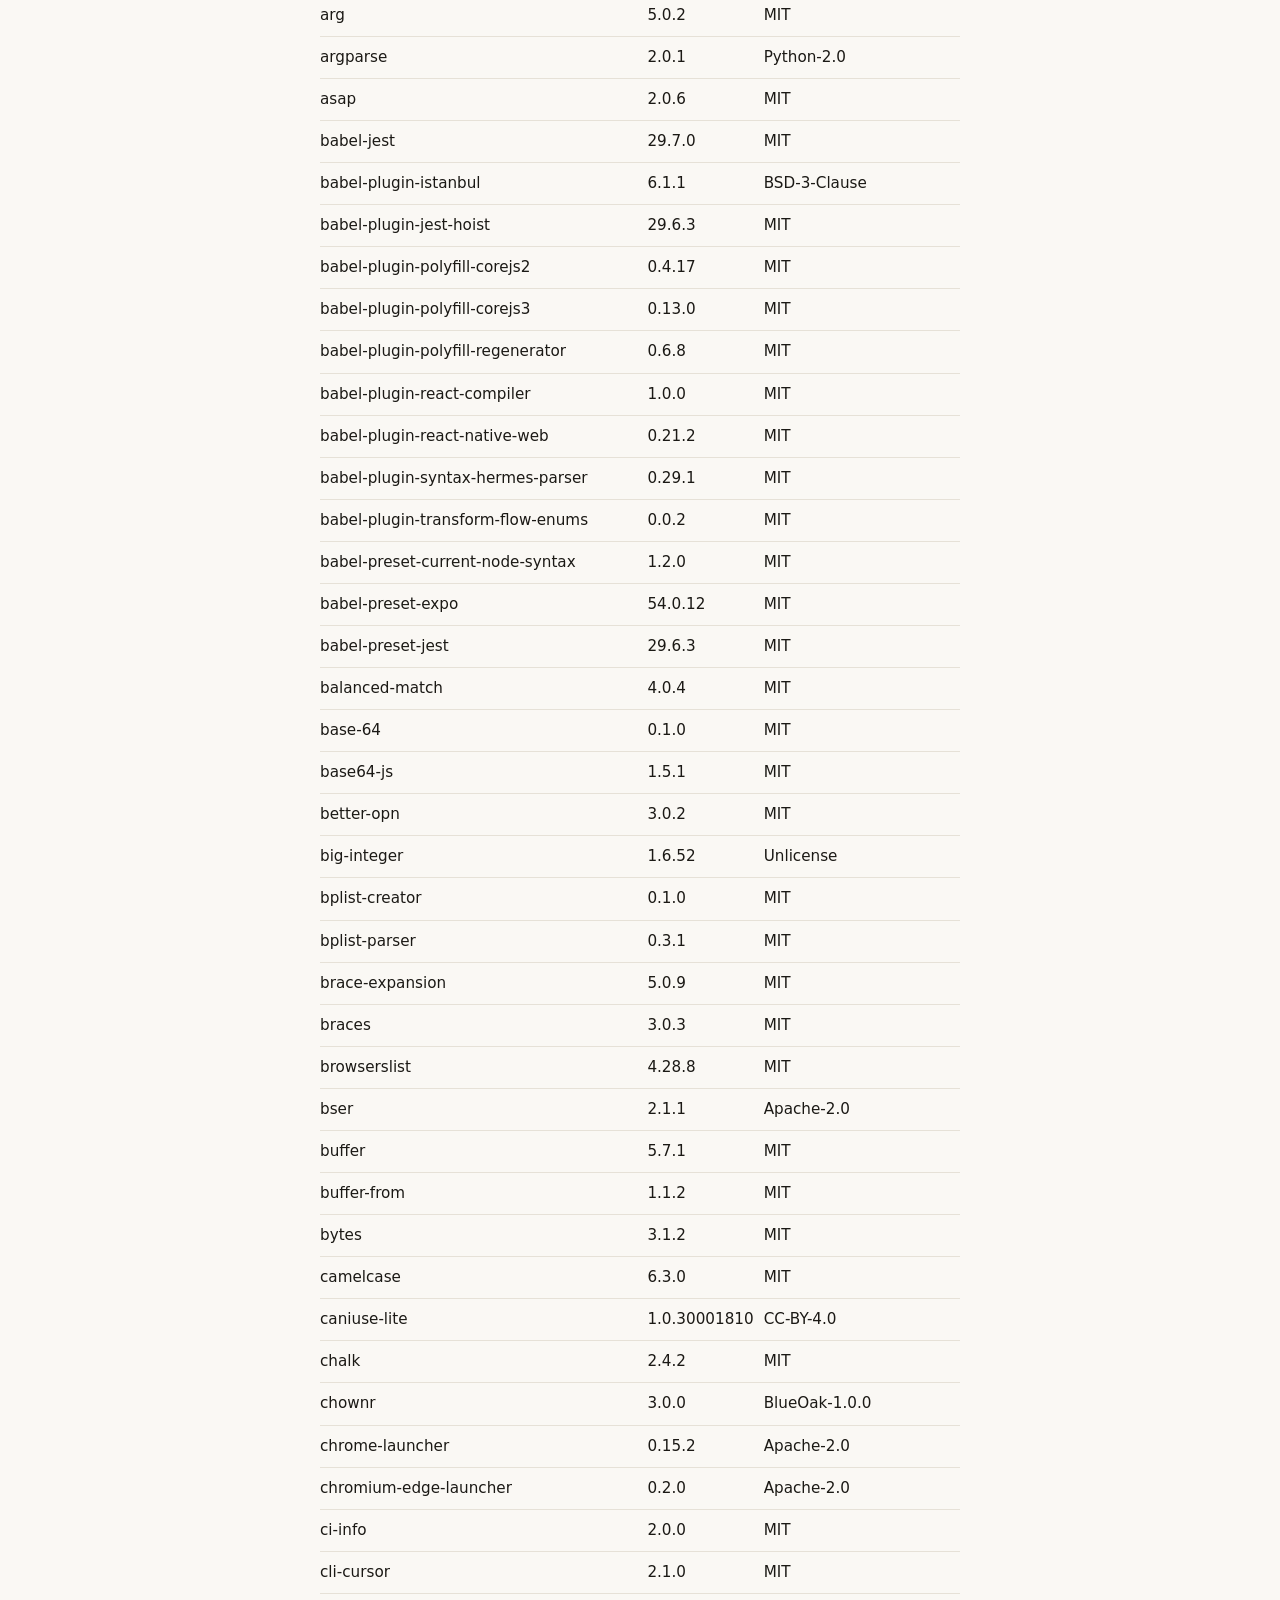
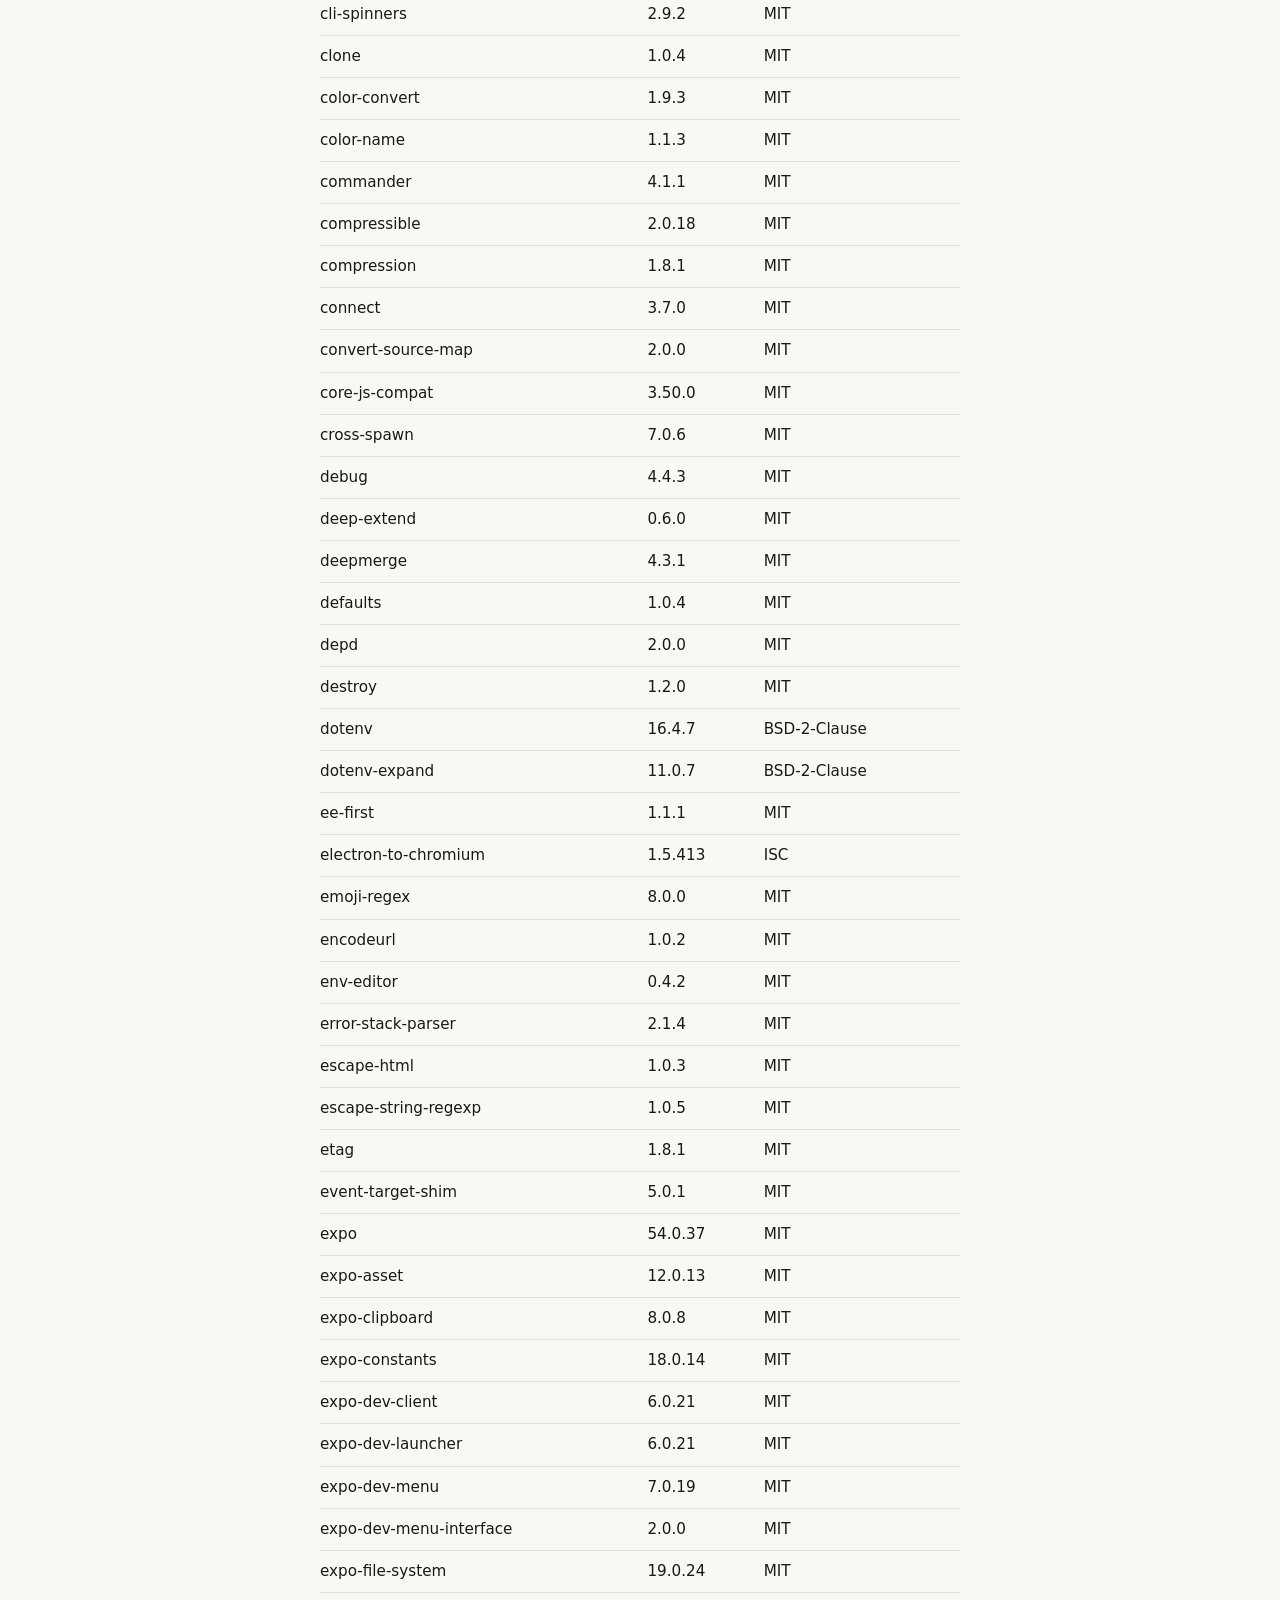
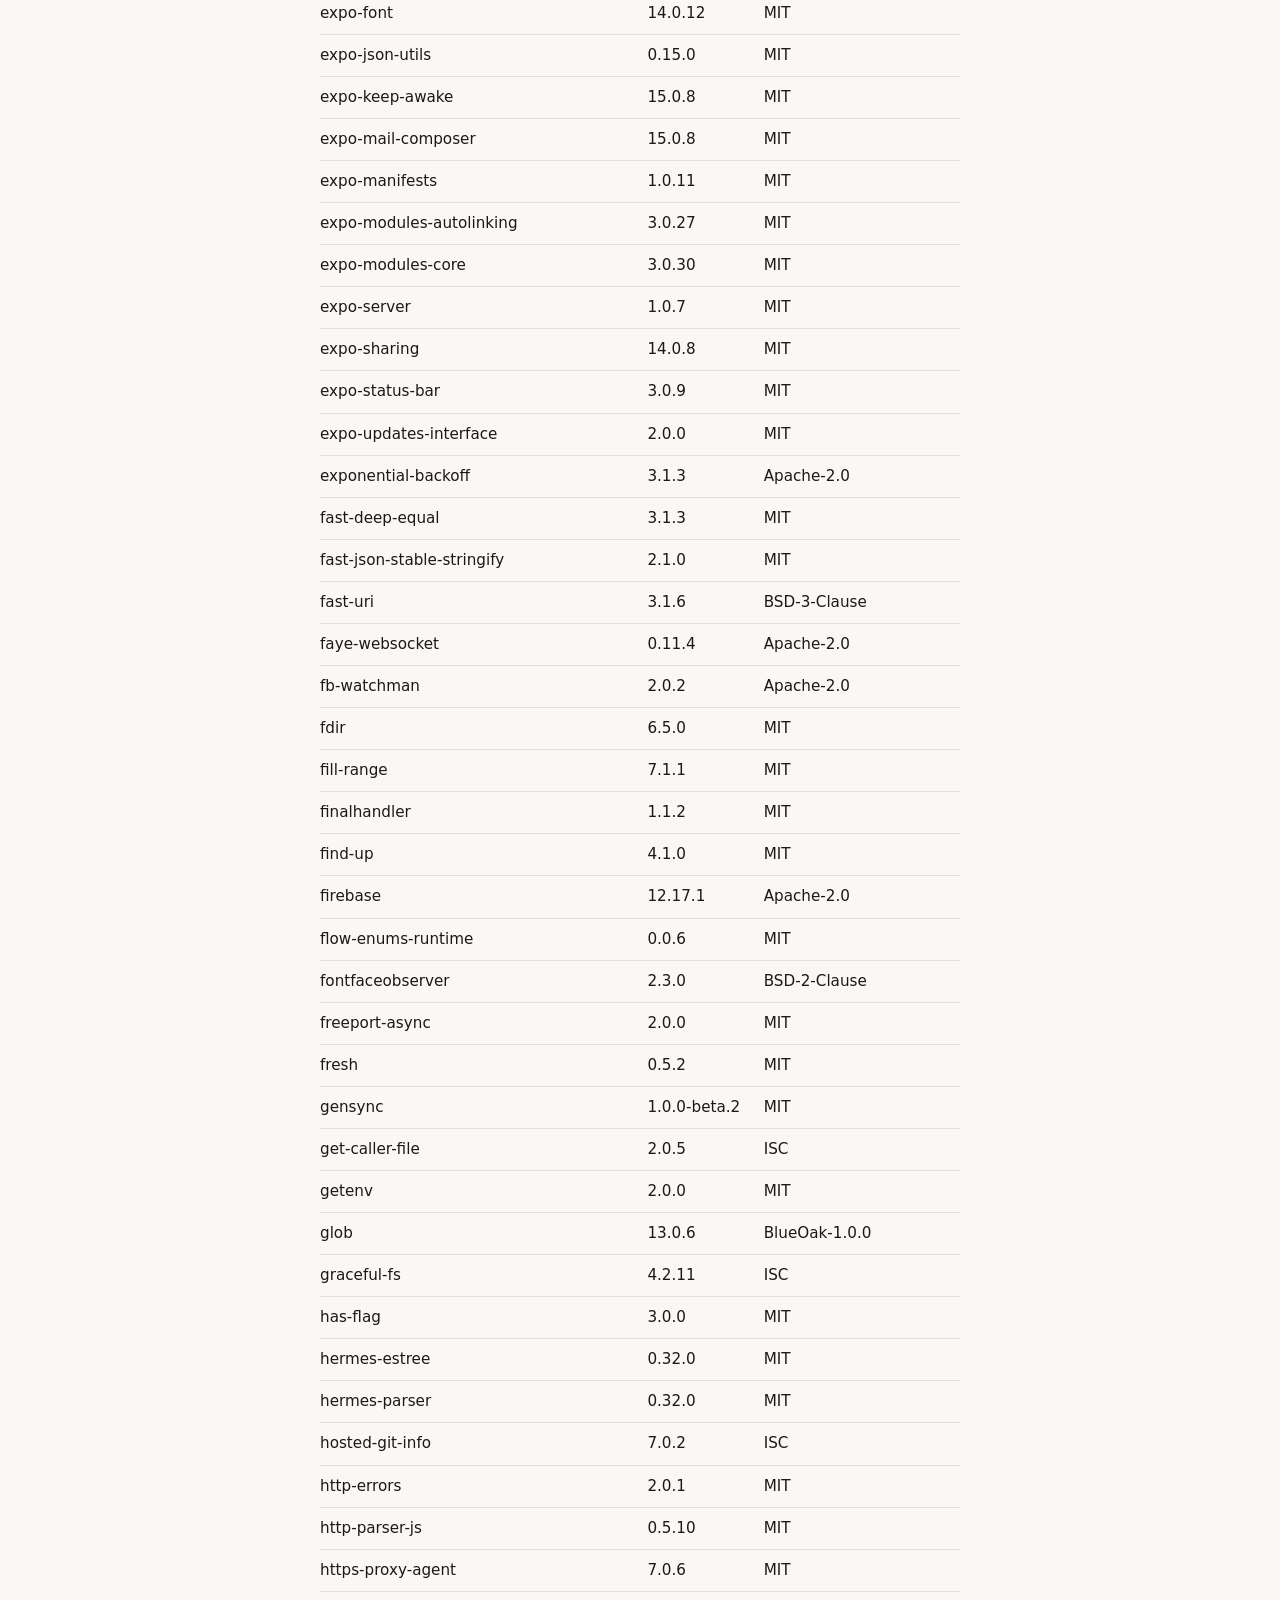
==== commit aa593775: "Revert "Rename: Canta & Volve" This reverts commit 405d88052da3a4d4418dc4b5ede07ee0187ce7b4." ====
--- a/licenses.html
+++ b/licenses.html
@@ -3,14 +3,14 @@
 <head>
 <meta charset="utf-8">
 <meta name="viewport" content="width=device-width,initial-scale=1">
-<title>Canta &amp; Volve Licenses</title>
+<title>Sing&amp;Scroll Licenses</title>
 <link rel="stylesheet" href="style.css">
 </head>
 <body>
 <div class="wrap">
   <header>
     <h1>Open-source licenses</h1>
-    <p class="meta">Canta &amp; Volve is built on the work of these projects. Thank you.</p>
+    <p class="meta">Sing&amp;Scroll is built on the work of these projects. Thank you.</p>
   </header>
   <section>
     <h2>Speech recognition and core</h2>
@@ -598,7 +598,7 @@
       </tbody>
     </table></div>
   </section>
-  <nav><a href="index.html">Canta &amp; Volve</a><a href="privacy.html">Privacy policy</a></nav>
+  <nav><a href="index.html">Sing&amp;Scroll</a><a href="privacy.html">Privacy policy</a></nav>
 </div>
 </body>
 </html>
